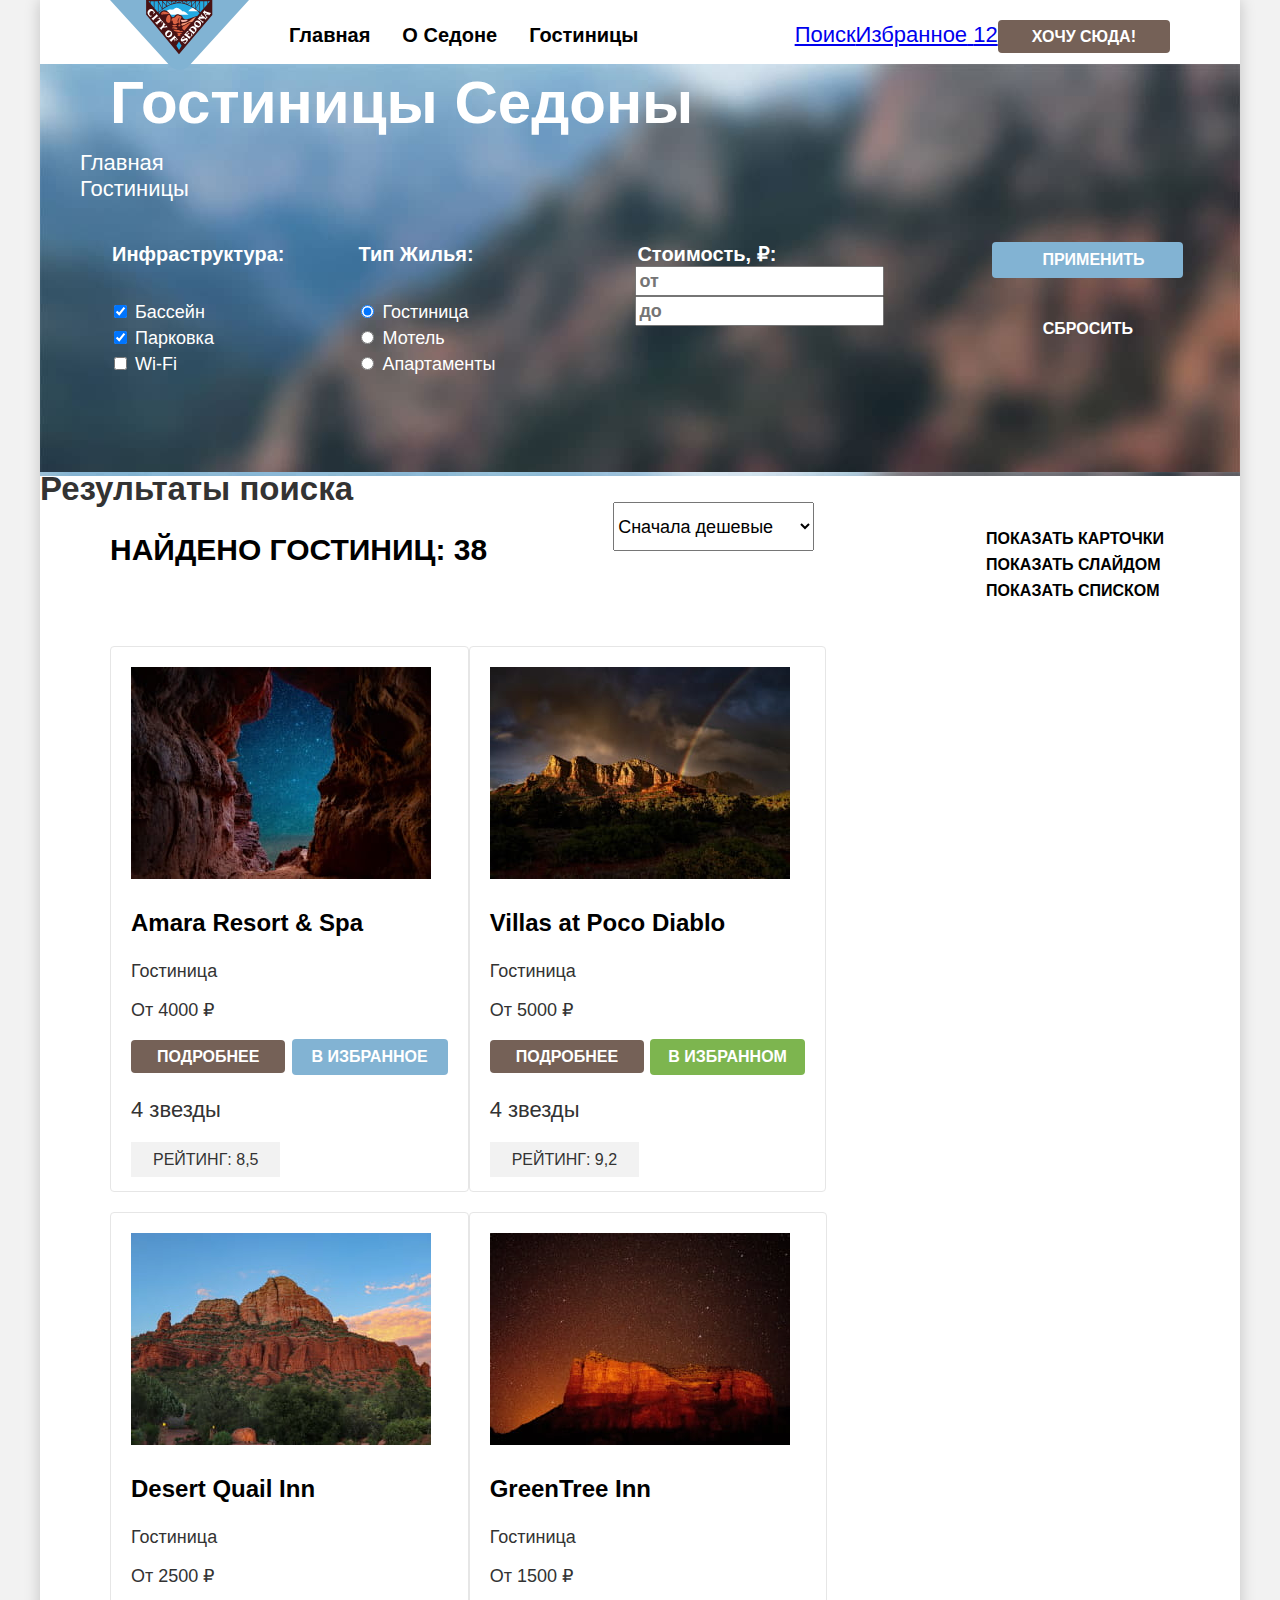
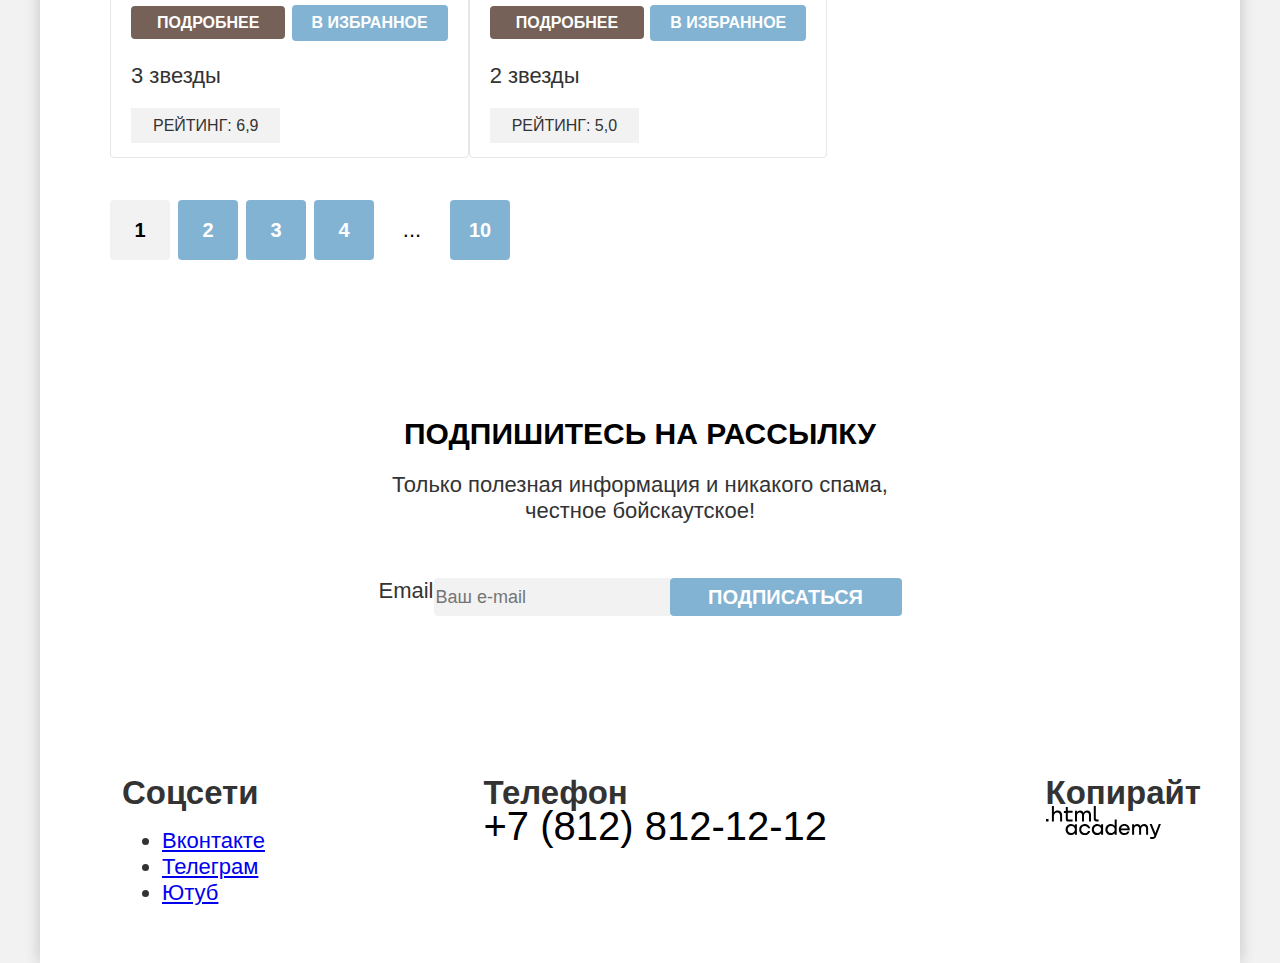
==== catalog.html @ 3a833fc8 "Merge pull request #4 from nataliavioletta/master" ====
<!DOCTYPE html>
<html lang="ru">
  <head>
    <meta charset="utf-8">
    <title>Каталог</title>
    <link rel="stylesheet" href="styles/styles.css">
  </head>

  <body>
    <div class="body-wrapper">
    <header class="page-header">
      <nav class="navigation">
        <a href="#">
        <img class="navigation-logo" alt="Логотип Седоны" src="images/logo_small.svg" width="139" height="70">
        </a>
        <ul class="navigation-list">
          <li class="navigation-item">
            <a class="navigation-link" href="index.html">Главная</a>
          </li>
          <li class="navigation-item">
            <a class="navigation-link" href="about.html">О Седоне</a>
          </li>
          <li class="navigation-item">
            <a class="navigation-link navigation-link-current" href="#">Гостиницы</a>
          </li>
        </ul>
        <ul class="navigation-list navigation-user">
          <li class="navigation-user-item">
            <a class="navigation-user-link" href="#">
              <span class="visually-hidden">Поиск
              </span>
              </a>
          </li>
          <li class="navigation-user-item">
            <a class="navigation-user-link" href="#">
              <span class="visually-hidden">Избранное</span>
              <span>12</span>
              </a>
          </li>
          <li class="navigation-user-item">
            <a class="navigation-user-link button header-button" href="catalog.html">Хочу сюда!</a>
          </li>
        </ul>
      </nav>
    </header>

    <main class="main-hotels main-container">
      <section class="hotels-sedona">
      <h1 class="hotels-sedona-title">Гостиницы Седоны</h1>
      <ul class="breadcrumbs">
          <li class="breadcrumbs-item">
            <a class="breadcrumbs-link visually-hidden" href="index.html">Главная</a>
          </li>
          <li class="breadcrumbs-item">
            <a class="breadcrumbs-link" href="catalog.html">Гостиницы</a>
        </li>
      </ul>

      <form class="search-filter" action="https://echo.htmlacademy.ru/" method="get">
        <fieldset class="search-filter-group">
          <legend class="search-group-title">Инфраструктура:</legend>
          <ul class="search-filter-list">
            <li class="search-filter-item">
            <label class="control">
            <input class="control-input" type="checkbox" name="swimmingpool" checked>
            Бассейн
            </label>
            </li>

            <li class="search-filter-item">
            <label class="control">
            <input class="control-input" type="checkbox" name="parking" checked>
            Парковка
            </label>
            </li>

            <li class="search-filter-item">
            <label class="control">
            <input class="control-input" type="checkbox" name="Wi-Fi">
            Wi-Fi
            </label>
            </li>
          </ul>
        </fieldset>

        <fieldset class="search-filter-group">
          <legend class="search-group-title">Тип жилья:</legend>
          <ul class="search-filter-list">
            <li class="search-filter-item">
              <label class="control">
                <input class="control-input" type="radio" name="house-type-group" value="hotel" checked>
                Гостиница
              </label>
            </li>

            <li class="search-filter-item">
              <label class="control">
                <input class="control-input" type="radio" name="house-type-group" value="motel">
                Мотель
              </label>
            </li>

            <li class="search-filter-item">
              <label class="control">
                <input class="control-input" type="radio" name="house-type-group" value="apartments">
                Апартаменты
              </label>
            </li>
          </ul>
        </fieldset>

        <fieldset class="search-filter-group search-filter-group-price">
          <legend class="search-group-title">Стоимость, ₽:</legend>
          <input class="search-filter-input" type="number" placeholder="от">
          <input class="search-filter-input" type="number" placeholder="до">

        </fieldset>

        <div class="search-filter-group search-filter-buttons">
          <button class="button button-submit" type="submit">Применить</button>
          <button class="button button-reset" type="reset">Сбросить</button>
        </div>
      </form>
      </section>

      <section class="search-results">
        <h2 class="visually-hidden">Результаты поиска</h2>
          <div class="search-results-container">
            <p class="search-results-number">Найдено гостиниц: 38</p>

            <select class="select-control" aria-label="Сортировка">
              <option value="cheap">Сначала дешевые</option>
              <option value="popular">Сначала популярные</option>
              <option value="expensive">Сначала дорогие</option>
            </select>

            <ul class="sorting-buttons-list">
              <li class="sorting-buttons-item">
                <button class="button button-light button-light-current" type="button">
                  <span class="visually-hidden">Показать карточки</span>
                </button>
              </li>

              <li class="sorting-buttons-item">
                <button class="button button-light" type="button">
                  <span class="visually-hidden">Показать слайдом</span>
                </button>
              </li>

              <li class="sorting-buttons-item">
                <button class="button button-light" type="button">
                  <span class="visually-hidden">Показать списком</span>
                </button>
              </li>
            </ul>
          </div>

          <div class="hotels">
            <ul class="hotels-list">
            <li class="hotel-card">
              <article>
                <a class="hotel-card-link" href="hotel.html">
                  <img class="hotel-card-image" src="images/catalog/catalog-hotel-1.jpg" alt="Звездное небо в ущелье." width="300" height="212">
                  <h3 class="hotel-card-title">Amara Resort & Spa</h3>
                </a>
                <p class="hotel-card-type">Гостиница</p>
                <p class="hotel-card-price">От 4000 ₽</p>
                <a class="hotel-card-button button" href="#">подробнее</a>
                <button class="hotel-card-button-favourite button" type="button">в избранное</button>
                <p class="stars">4 звезды</p>
                <span class="hotel-card-rating">Рейтинг: 8,5</span>
              </article>
            </li>

            <li class="hotel-card">
              <article>
                <a class="hotel-card-link" href="hotel.html">
                <img class="hotel-card-image" src="images/catalog/catalog-hotel-2.jpg" alt="Радуга над горным массивом." width="300" height="212">
                <h3 class="hotel-card-title">Villas at Poco Diablo</h3>
                </a>
                <p class="hotel-card-type">Гостиница</p>
                <p class="hotel-card-price">От 5000 ₽</p>
                <a class="hotel-card-button button" href="#">подробнее</a>
                <button class="hotel-card-button-favourite button favourite" type="button">в избранном</button>
                <p class="stars">4 звезды</p>
                <span class="hotel-card-rating">Рейтинг: 9,2</span>
              </article>
            </li>

            <li class="hotel-card">
              <article>
                <a class="hotel-card-link" href="hotel.html">
                <img class="hotel-card-image" src="images/catalog/catalog-hotel-3.jpg" alt="Утёс на рассвете." width="300" height="212">
                <h3 class="hotel-card-title">Desert Quail Inn</h3>
                </a>
                <p class="hotel-card-type">Гостиница</p>
                <p class="hotel-card-price">От 2500 ₽</p>
                <a class="hotel-card-button button" href="#">подробнее</a>
                <button class="hotel-card-button-favourite button" type="button">в избранное</button>
                <p class="stars">3 звезды</p>
                <span class="hotel-card-rating">Рейтинг: 6,9</span>
              </article>
            </li>

            <li class="hotel-card">
              <article>
                <a class="hotel-card-link" href="hotel.html">
                <img class="hotel-card-image" src="images/catalog/catalog-hotel-4.jpg" alt="Скалы на фоне звёзд." width="300" height="212">
                <h3 class="hotel-card-title">GreenTree Inn</h3>
                </a>
                <p class="hotel-card-type">Гостиница</p>
                <p class="hotel-card-price">От 1500 ₽</p>
                <a class="hotel-card-button button" href="#">подробнее</a>
                <button class="hotel-card-button-favourite button" type="button">в избранное</button>
                <p class="stars">2 звезды</p>
                <span class="hotel-card-rating">Рейтинг: 5,0</span>
              </article>
            </li>
            </ul>
          </div>

        <div class="pagination-container">
          <ul class="pagination">
            <li class="pagination-item pagination-current">
              <a class="pagination-link pagination-current">1</a>
            </li>
            <li class="pagination-item">
              <a class="pagination-link" href="#">2</a>
            </li>
            <li class="pagination-item">
              <a class="pagination-link" href="#">3</a>
            </li>
            <li class="pagination-item">
              <a class="pagination-link" href="#">4</a>
            </li>
            <li class="pagination-item pagination-disabled">...
            </li>
            <li class="pagination-item">
              <a class="pagination-link" href="#">10</a>
            </li>
          </ul>
        </div>

      </section>

      <section class="subscribe-inner">
        <h2 class="subscribe-title-inner">Подпишитесь на рассылку</h2>
        <p class="subscribe-text-inner">Только полезная информация и никакого спама,<br> честное бойскаутское!</p>
        <form class="subscribe-form-inner" action="https://echo.htmlacademy.ru/" method="post">
        <label for="subscribe-email">Email</label>
        <input class="subscribe-field" placeholder="Ваш e-mail" type="email" name="subscribe-email" id="subscribe-email-inner">
        <button class="subscribe-button button" type="submit">Подписаться</button>
        </form>
      </section>
    </main>

    <footer class="page-footer">
      <section class="footer-social">
        <h2 class="visually-hidden">Соцсети</h2>
        <ul class="footer-social-list">
          <li class="footer-social-item">
            <a class="footer-social-link" href="#">
              <span class="visually-hidden">Вконтакте</span>
            </a>
          </li>
          <li class="footer-social-item">
            <a class="footer-social-link" href="#">
              <span class="visually-hidden">Телеграм</span>
            </a>
          </li>
          <li class="footer-social-item">
            <a class="footer-social-link" href="#">
              <span class="visually-hidden">Ютуб</span>
            </a>
          </li>
        </ul>
      </section>

      <section class="footer-phone">
      <h2 class="visually-hidden">Телефон</h2>
      <a class="footer-phone-number" href="tel:+78128121212">+7 (812) 812-12-12</a>
    </section>

    <section class="footer-copyright">
        <h2 class="visually-hidden">Копирайт</h2>
        <a class="footer-link" href="https://htmlacademy.ru">
        <img class="footer-contacts-logo" src="images/htmlacademy.svg" alt="Сайт HTMLacademy">
        </a>
      </section>
    </footer>

    </div>
  </body>
</html>
---- styles/styles.css ----
@font-face {
  font-family: "PT Sans";
  font-weight: 400;
  font-style: normal;
  src: url("../fonts/ptsans-400.woff2") format("woff2"),
  font-display: swap;
}

@font-face {
  font-family: "PT Sans";
  font-weight: 700;
  font-style: normal;
  src: url("../fonts/ptsans-700.woff2") format("woff2"),
  font-display: swap;
}

html {
  height: 100%;
}

body {
  font-family: "PT Sans", "Arial", sans-serif;
  font-weight: 400;
  font-size: 22px;
  line-height: 26px;
  display: flex;
  flex-direction: column;
  min-height: 100%;
  background-color:#F2F2F2;
  color: #333333;
  margin: 0;


}

.body-wrapper {
  background-color: #FFFFFF;
  margin: 0 auto;
  width: 1200px;
  box-shadow: 0px 0px 15px rgba(0, 0, 0, 0.2);

}

.main-container {
  flex-grow: 1;
}

.visually-hidden {
  margin: 0;
}

.page-header {
  background-color: #FFFFFF;
  color: #000000;
  height: 64px;
}

.navigation {
  display: flex;
  margin-left: 70px;
  margin-right: 70px;
}

.navigation-list {
  display: flex;
  list-style-type: none;
}

.navigation-item {
  margin-right: 32px;
}

.navigation-user {
  display: flex;
  margin-left: auto;
}

.navigation-link {
  font-weight: 700;
  color:#000000;
  font-size: 20px;
  line-height: 24px;
  background-color: #FFFFFF;
  text-decoration: none;

}

.button {
  font-weight: 700;
  font-size: 16px;
  line-height: 20px;
  font-family: inherit;
  background-color: #756157;
  color: #FFFFFF;
  text-transform: uppercase;
  border-radius: 4px;
  border: none;
  text-decoration: none;

}

.header-button {
  padding: 8px 34px;
  width: 160px;
  height: 36px;

}

.main-index {
  background-color: #FFFFFF;
  color: #333333;
}

.hero {
  background-image: url("../images/mask_logo.svg"), url("../images/index_background.jpg");
  background-position: center bottom, center;
  background-size: 100% auto;
  background-repeat: no-repeat, no-repeat;
  background-color: #756157;
  color: #FFFFFF;
  min-height: 485px;
}

.logo {
  display: block;
  margin: 0 auto;
}

.advantages,
.search,
.subscribe {
  text-align: center;
}


.advantages-title-big {
  font-weight: 700;
  font-size: 30px;
  line-height: 36px;
  color: #000000;
  margin-top: 69px;
}

.advantages-description {
  margin-bottom: 90px;
}

.advantages-list {
  display: flex;
  flex-wrap: wrap;
  list-style-type: none;
  margin: 0;
  padding: 0;
}

.advantages-item {
  background-color: #83B3D31F;
  min-height: 384px;
  width: 400px;
}

.advantages-item-dark {
  background-color:  #82B3D3;
  color: #FFFFFF;
}


.advantages-item-medium {
  background-color: #83b3d333;
}

.advantages-item-title,
.advantages-special-title {
  font-size: 24px;
  line-height: 28px;
  text-transform: uppercase;
  color: #000000;

}

.advantages-item-title-dark {
  color: #FFFFFF
}

.advantages-special-list {
  display: flex;
  justify-content: space-between;
  list-style-type: none;
  margin: 0;
  padding: 0;
}


.advantages-special-item {
  background-color: #83b3d31f;
  background-image: url('../images/house_icon.svg');
  background-repeat: no-repeat;
  width: 400px;
  min-height: 384px;
}

.advantages-special-burger {
  background-color: #FFFFFF;
  background-image: url('../images/hamburger_icon.svg');
  background-repeat: no-repeat;
}

.advantages-special-souvenir {
  background-image: url('../images/present_icon.svg');
  background-repeat: no-repeat;
}

.advantages-special-description {
  font-size: 18px;
  line-height: 21px;
}

.search {
  min-height: 406px;
}

.search-title {
  font-weight: 700;
  font-size: 30px;
  line-height: 36px;
  text-transform: uppercase;
  color: #000000;
  padding-top: 96px;
  padding-bottom: 20px;
  margin: 0;

}

.search-text {
  margin: 0;
  padding-bottom: 54px;
}

.search-button {
  width: 376px;
  padding: 8px 50px;
}

.subscribe {
  background-image: url('../images/background_subscribe.jpg');
  background-size: 100%;
  min-height: 415px;
  background-color: #82B3D3;
  color: #FFFFFF;
}

.subscribe-button {
  background-color: #82B3D3;
  font-weight: 700;
  font-size: 20px;
  line-height: 36px;
  width: 232px;

}

.subscribe-title {
  margin-top: 0;
  margin-bottom: 0;
  padding-top: 96px;
  padding-bottom: 20px;

}

.subscribe-text {
  margin: 0;
  padding-bottom: 54px;
}

.subscribe-form {
  display: flex;
  justify-content: center;
}

.subscribe-field {
  background-color: #F2F2F2;
  font-size: 18px;
  line-height: 24px;
  font-family: inherit;
  background: #F2F2F2;
  border-radius: 4px 0 0 4px;
  border: transparent;
}

.page-footer {
  display: flex;
  justify-content: space-between;
  min-height: 120px;
  padding-top: 45px;
  padding-bottom: 35px;
}

.footer-social {
  margin-left: 82px;
}

.footer-phone-number {
  font-size: 40px;
  line-height: 40px;
  text-align: center;
  text-transform: uppercase;
  color:#000000;
  text-decoration: none;

}

.footer-copyright {
  margin-right: 39px;

}

.hotels-sedona {
  background-image: url("../images/catalog/catalog-background\ 1.jpg");
  background-size: 100%;
  background-color: #756157;
  color: #FFFFFF;
  min-height: 412px;



}

.hotels-sedona-title {
  font-weight: 700;
  font-size: 60px;
  line-height: 78px;
  margin: 0 auto 0 70px;


}

.breadcrumbs {
  list-style-type: none;
  margin-top: 8px;
  margin-bottom: 40px;
}

.breadcrumbs-link {
  color: inherit;
  text-decoration: none;
}

.search-filter {
  display: flex;
}

.search-filter-group {
  border: none;
  margin-left: 70px;
  margin-right: 0;
  padding: 0;
}

.search-filter-group-price {
  margin-left: 140px;
  width: 287px;
}

.search-filter-list {
  list-style-type: none;
  padding: 32px 0;
  margin-top: 0;
}

.search-group-title {
  font-weight: 700;
  font-size: 20px;
  line-height: 24px;
  text-transform: capitalize;
}

.control {
  font-size: 18px;
  line-height: 23px;
}

.search-filter-input {
  font-weight: 700;
  font-size: 18px;
  font-family: inherit;
  line-height: 24px;
  color: #000000;
}

.search-filter-buttons {
  display: flex;
  flex-direction: column;
}

.button-submit,
.hotel-card-button-favourite {
  background-color: #82B3D3;
  font-weight: 700;
  font-size: 16px;
  line-height: 20px;
  text-align: center;
  text-transform: uppercase;
  color: #FFFFFF;
  border-radius: 4px;
  border: none;
}
.button-submit {
  padding: 8px 50px;
  margin-bottom: 40px;
  width: 191px;
}

.button-reset {
  background-color: transparent;
}

.search-results-container {
  display: flex;
  margin-right: 70px;
  margin-left: 70px;
  justify-content: space-between;
}

.search-results-number {
  font-weight: 700;
  font-size: 30px;
  line-height: 36px;
  text-transform: uppercase;
  color: #000000;
}

.select-control {
  font-size: 18px;
  line-height: 21px;
  font-family: inherit;
  height: 49px;
}

.sorting-buttons-list {
  list-style-type: none;
}

.button-light {
  background-color: #FFFFFF;
  color:#000000;
}

.hotels {
  margin-left: 70px;
  margin-right: 70px;
}

.hotels-list {
  list-style-type: none;
  display: flex;
  flex-wrap: wrap;
  padding: 0;
}

.hotel-card {
  padding: 20px;
  border: 1px solid #E6E6E6;
  border-radius: 4px;
  margin-bottom: 20px;
}

.hotel-card-title {
  font-weight: 700;
  font-size: 24px;
  line-height: 28px;
  color: #000000;

}

.hotel-card-link {
  text-decoration: none;
}

.hotel-card-type,
.hotel-card-price {
  font-size: 18px;
  line-height: 21px;
}

.hotel-card-button {
  padding: 8px 26px;
}

.hotel-card-button-favourite {
  padding: 8px 20px;
}

.favourite {
background-color: #7DB54F;
  padding: 8px 18px;

}

.hotel-card-rating {
  background-color: #F2F2F2;
  font-size: 16px;
  line-height: 20px;
  text-align: center;
  text-transform: uppercase;
  padding: 9px 22px;
}

.pagination {
  display:flex;
  margin-left: 70px;
  margin-top: 0;
  margin-bottom: 60px;
  padding: 0;
  list-style-type: none;
}

.pagination-item {
  background: #82B3D3;
  border-radius: 4px;
  text-align: center;
  margin-right: 8px;
  width: 60px;
  height: 60px;
  display: flex;
  justify-content: center;
  align-items: center;
}




.pagination-link {
  font-weight: 700;
  font-size: 20px;
  line-height: 36px;
  color:#FFFFFF;
  text-decoration: none;
  text-align: center;


}

.pagination-current {
  color: #000000;
  background-color: #F2F2F2;
}


.pagination-disabled {
  color: #000000;
  background-color: #FFFFFF;
}

.subscribe-inner {
  text-align: center;
  min-height: 415px;

}
.subscribe-form-inner {
display: flex;
justify-content: center;
}

.subscribe-title-inner {
  font-weight: 700;
  font-size: 30px;
  line-height: 36px;
  text-transform: uppercase;
  color: #000000;
  padding-top: 96px;
  padding-bottom: 20px;
  margin: 0;

}

.subscribe-text-inner {
  margin: 0;
  padding-bottom: 54px;
}
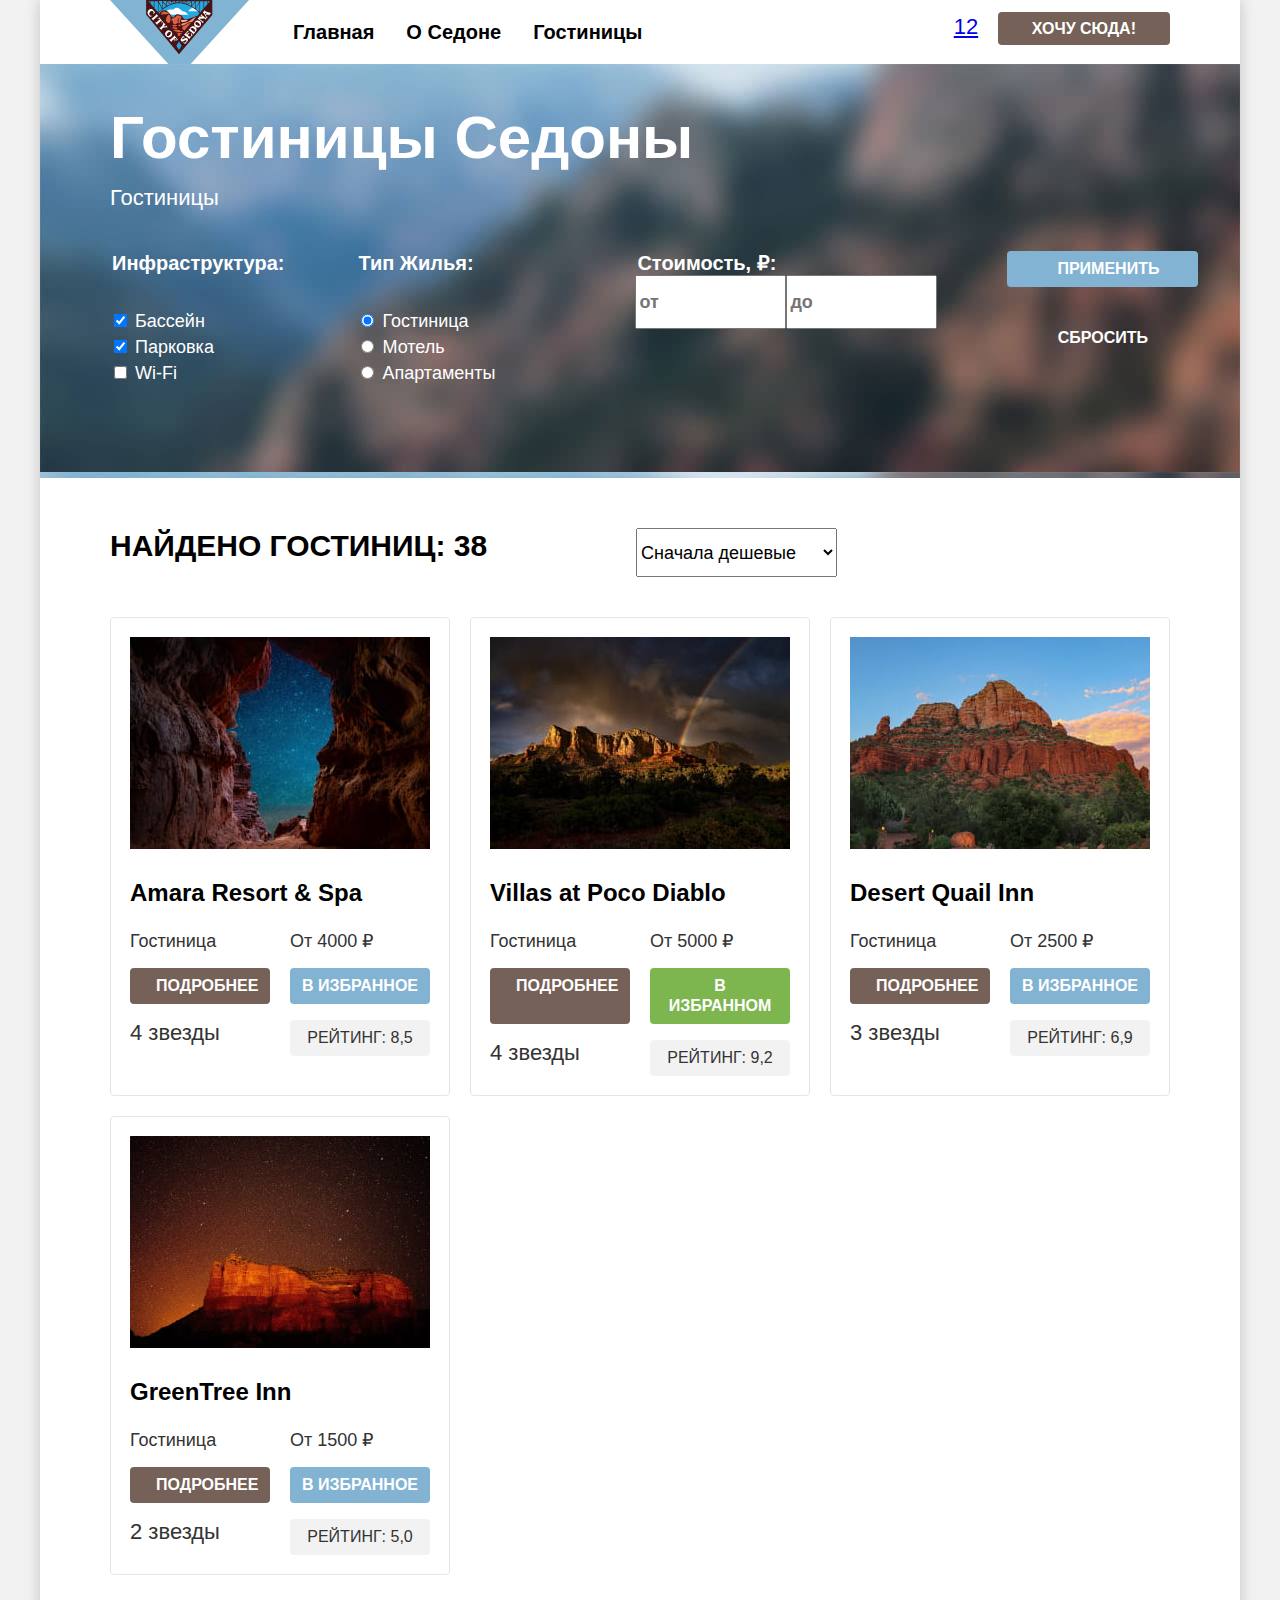
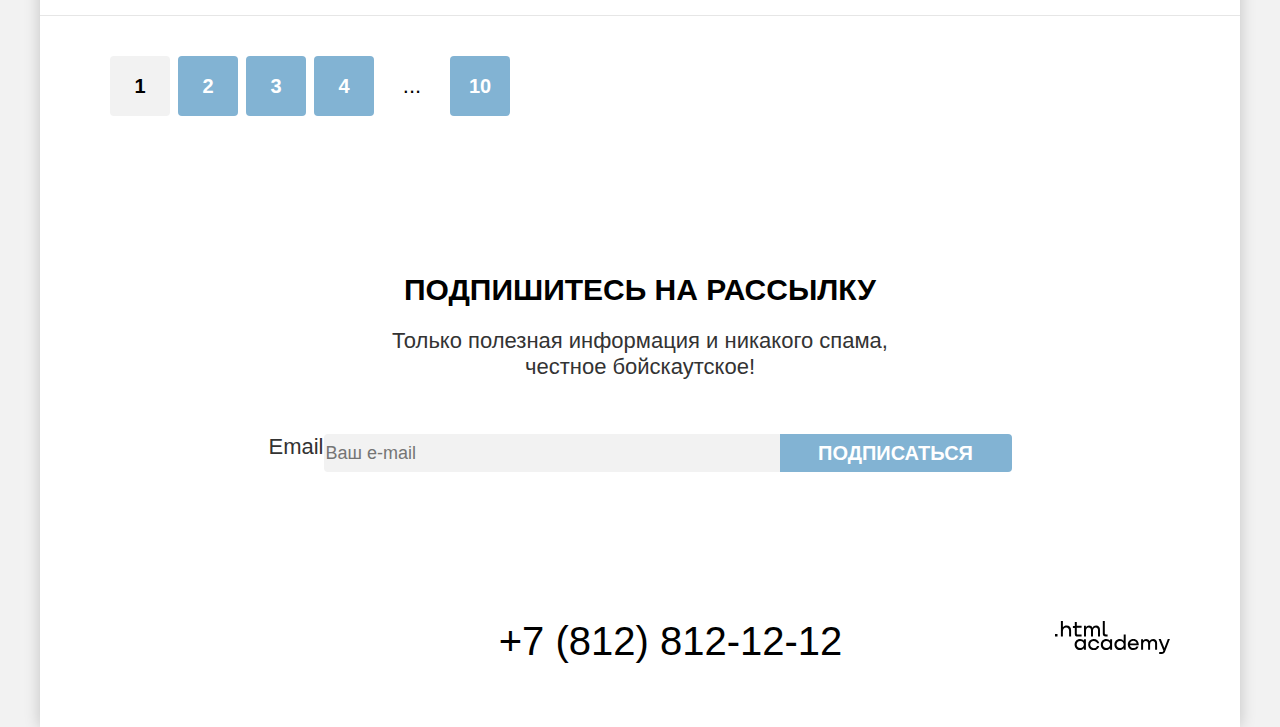
==== commit 19e39302: "Merge pull request #5 from nataliavioletta/master" ====
--- a/catalog.html
+++ b/catalog.html
@@ -155,20 +155,21 @@
             </ul>
           </div>
 
-          <div class="hotels">
-            <ul class="hotels-list">
+          <ul class="hotels-list">
             <li class="hotel-card">
               <article>
                 <a class="hotel-card-link" href="hotel.html">
                   <img class="hotel-card-image" src="images/catalog/catalog-hotel-1.jpg" alt="Звездное небо в ущелье." width="300" height="212">
                   <h3 class="hotel-card-title">Amara Resort & Spa</h3>
                 </a>
-                <p class="hotel-card-type">Гостиница</p>
-                <p class="hotel-card-price">От 4000 ₽</p>
-                <a class="hotel-card-button button" href="#">подробнее</a>
-                <button class="hotel-card-button-favourite button" type="button">в избранное</button>
-                <p class="stars">4 звезды</p>
-                <span class="hotel-card-rating">Рейтинг: 8,5</span>
+                <div class="hotel-card-inner">
+                  <p class="hotel-card-type">Гостиница</p>
+                  <p class="hotel-card-price">От 4000 ₽</p>
+                  <a class="hotel-card-button button" href="#">подробнее</a>
+                  <button class="hotel-card-button-favourite button" type="button">в избранное</button>
+                  <p class="stars">4 звезды</p>
+                  <span class="hotel-card-rating">Рейтинг: 8,5</span>
+                </div>
               </article>
             </li>
 
@@ -178,12 +179,14 @@
                 <img class="hotel-card-image" src="images/catalog/catalog-hotel-2.jpg" alt="Радуга над горным массивом." width="300" height="212">
                 <h3 class="hotel-card-title">Villas at Poco Diablo</h3>
                 </a>
-                <p class="hotel-card-type">Гостиница</p>
-                <p class="hotel-card-price">От 5000 ₽</p>
-                <a class="hotel-card-button button" href="#">подробнее</a>
-                <button class="hotel-card-button-favourite button favourite" type="button">в избранном</button>
-                <p class="stars">4 звезды</p>
-                <span class="hotel-card-rating">Рейтинг: 9,2</span>
+                <div class="hotel-card-inner">
+                  <p class="hotel-card-type">Гостиница</p>
+                  <p class="hotel-card-price">От 5000 ₽</p>
+                  <a class="hotel-card-button button" href="#">подробнее</a>
+                  <button class="hotel-card-button-favourite button favourite" type="button">в избранном</button>
+                  <p class="stars">4 звезды</p>
+                  <span class="hotel-card-rating">Рейтинг: 9,2</span>
+                </div>
               </article>
             </li>
 
@@ -193,12 +196,14 @@
                 <img class="hotel-card-image" src="images/catalog/catalog-hotel-3.jpg" alt="Утёс на рассвете." width="300" height="212">
                 <h3 class="hotel-card-title">Desert Quail Inn</h3>
                 </a>
-                <p class="hotel-card-type">Гостиница</p>
-                <p class="hotel-card-price">От 2500 ₽</p>
-                <a class="hotel-card-button button" href="#">подробнее</a>
-                <button class="hotel-card-button-favourite button" type="button">в избранное</button>
-                <p class="stars">3 звезды</p>
-                <span class="hotel-card-rating">Рейтинг: 6,9</span>
+                <div class="hotel-card-inner">
+                  <p class="hotel-card-type">Гостиница</p>
+                  <p class="hotel-card-price">От 2500 ₽</p>
+                  <a class="hotel-card-button button" href="#">подробнее</a>
+                  <button class="hotel-card-button-favourite button" type="button">в избранное</button>
+                  <p class="stars">3 звезды</p>
+                  <span class="hotel-card-rating">Рейтинг: 6,9</span>
+                </div>
               </article>
             </li>
 
@@ -208,18 +213,20 @@
                 <img class="hotel-card-image" src="images/catalog/catalog-hotel-4.jpg" alt="Скалы на фоне звёзд." width="300" height="212">
                 <h3 class="hotel-card-title">GreenTree Inn</h3>
                 </a>
-                <p class="hotel-card-type">Гостиница</p>
-                <p class="hotel-card-price">От 1500 ₽</p>
-                <a class="hotel-card-button button" href="#">подробнее</a>
-                <button class="hotel-card-button-favourite button" type="button">в избранное</button>
-                <p class="stars">2 звезды</p>
-                <span class="hotel-card-rating">Рейтинг: 5,0</span>
+                <div class="hotel-card-inner">
+                  <p class="hotel-card-type">Гостиница</p>
+                  <p class="hotel-card-price">От 1500 ₽</p>
+                  <a class="hotel-card-button button" href="#">подробнее</a>
+                  <button class="hotel-card-button-favourite button" type="button">в избранное</button>
+                  <p class="stars">2 звезды</p>
+                  <span class="hotel-card-rating">Рейтинг: 5,0</span>
+                </div>
               </article>
             </li>
             </ul>
-          </div>
-
-        <div class="pagination-container">
+
+
+
           <ul class="pagination">
             <li class="pagination-item pagination-current">
               <a class="pagination-link pagination-current">1</a>
@@ -239,7 +246,7 @@
               <a class="pagination-link" href="#">10</a>
             </li>
           </ul>
-        </div>
+
 
       </section>
 
@@ -247,7 +254,7 @@
         <h2 class="subscribe-title-inner">Подпишитесь на рассылку</h2>
         <p class="subscribe-text-inner">Только полезная информация и никакого спама,<br> честное бойскаутское!</p>
         <form class="subscribe-form-inner" action="https://echo.htmlacademy.ru/" method="post">
-        <label for="subscribe-email">Email</label>
+        <label for="subscribe-email-inner">Email</label>
         <input class="subscribe-field" placeholder="Ваш e-mail" type="email" name="subscribe-email" id="subscribe-email-inner">
         <button class="subscribe-button button" type="submit">Подписаться</button>
         </form>
--- a/styles/styles.css
+++ b/styles/styles.css
@@ -2,7 +2,7 @@
   font-family: "PT Sans";
   font-weight: 400;
   font-style: normal;
-  src: url("../fonts/ptsans-400.woff2") format("woff2"),
+  src: url("../fonts/ptsans-400.woff2") format("woff2");
   font-display: swap;
 }
 
@@ -10,8 +10,9 @@
   font-family: "PT Sans";
   font-weight: 700;
   font-style: normal;
-  src: url("../fonts/ptsans-700.woff2") format("woff2"),
+  src: url("../fonts/ptsans-700.woff2") format("woff2");
   font-display: swap;
+
 }
 
 html {
@@ -29,15 +30,27 @@
   background-color:#F2F2F2;
   color: #333333;
   margin: 0;
-
-
-}
+}
+
+.visually-hidden {
+  position: absolute;
+  width: 1px;
+  height: 1px;
+  margin: -1px;
+  padding: 0;
+  border: 0;
+  clip: rect(0 0 0 0);
+  overflow:hidden;
+ }
 
 .body-wrapper {
   background-color: #FFFFFF;
   margin: 0 auto;
   width: 1200px;
-  box-shadow: 0px 0px 15px rgba(0, 0, 0, 0.2);
+  box-shadow: 0 0 15px rgba(0, 0, 0, 0.2);
+  display: flex;
+  flex-direction: column;
+  flex-grow: 1;
 
 }
 
@@ -45,9 +58,6 @@
   flex-grow: 1;
 }
 
-.visually-hidden {
-  margin: 0;
-}
 
 .page-header {
   background-color: #FFFFFF;
@@ -57,25 +67,38 @@
 
 .navigation {
   display: flex;
-  margin-left: 70px;
-  margin-right: 70px;
+  flex-wrap: wrap;
+  padding-left: 70px;
+  padding-right: 70px;
+}
+
+.navigation-logo{
+  margin-right: 44px;
+  z-index: 0;
 }
 
 .navigation-list {
   display: flex;
-  list-style-type: none;
+  flex-wrap: wrap;
+  list-style-type: none;
+  margin: 0;
+  padding: 0;
+
 }
 
 .navigation-item {
-  margin-right: 32px;
+  padding: 20px 32px 20px 0;
 }
 
 .navigation-user {
   display: flex;
+  flex-wrap: wrap;
   margin-left: auto;
+
 }
 
 .navigation-link {
+  display: block;
   font-weight: 700;
   color:#000000;
   font-size: 20px;
@@ -85,6 +108,13 @@
 
 }
 
+.navigation-user-item {
+  min-width: 44px;
+  min-height: 64px;
+  margin-top: 14px;
+}
+
+
 .button {
   font-weight: 700;
   font-size: 16px;
@@ -100,10 +130,10 @@
 }
 
 .header-button {
-  padding: 8px 34px;
-  width: 160px;
-  height: 36px;
-
+  padding-top: 8px;
+  padding-bottom: 8px;
+  padding-right: 34px;
+  padding-left: 34px;
 }
 
 .main-index {
@@ -124,6 +154,7 @@
 .logo {
   display: block;
   margin: 0 auto;
+  padding-top: 51px;
 }
 
 .advantages,
@@ -137,31 +168,58 @@
   font-weight: 700;
   font-size: 30px;
   line-height: 36px;
-  color: #000000;
-  margin-top: 69px;
+  text-transform: uppercase;
+  color: #000000;
+  padding-top: 69px;
+  margin: 0;
 }
 
 .advantages-description {
+  padding-top: 25px;
   margin-bottom: 90px;
 }
 
 .advantages-list {
-  display: flex;
-  flex-wrap: wrap;
+  display: grid;
+  grid-template-columns: 400px 400px 400px;
   list-style-type: none;
   margin: 0;
   padding: 0;
 }
+
+
 
 .advantages-item {
   background-color: #83B3D31F;
   min-height: 384px;
-  width: 400px;
+  text-align: center;
+
+}
+
+.advantages-item-description {
+  padding-top: 30px;
+  padding-left: 85px;
+  padding-right: 85px;
+  margin: 0;
+  font-size: 18px;
+  line-height: 21px;
+  text-align: center;
+}
+
+.advantages-image {
+  display: block;
+  margin: 0;
 }
 
 .advantages-item-dark {
   background-color:  #82B3D3;
   color: #FFFFFF;
+  width: 1200px;
+  grid-column: 1/-1;
+  justify-self: flex-start;
+  display: flex;
+  justify-content: space-between;
+
 }
 
 
@@ -175,15 +233,24 @@
   line-height: 28px;
   text-transform: uppercase;
   color: #000000;
-
+  margin: 0;
+
+}
+
+.advantages-item-title {
+  padding-top: 103px;
 }
 
 .advantages-item-title-dark {
-  color: #FFFFFF
+  color: #FFFFFF;
+  padding-top: 92px;
+  padding-bottom: 30px;
+  margin: 0;
 }
 
 .advantages-special-list {
   display: flex;
+  flex-wrap: wrap;
   justify-content: space-between;
   list-style-type: none;
   margin: 0;
@@ -210,13 +277,22 @@
   background-repeat: no-repeat;
 }
 
+.advantages-special-title {
+  padding-top: 182px;
+  padding-left: 85px;
+  padding-right: 85px;
+  margin: 0;
+
+}
+
 .advantages-special-description {
   font-size: 18px;
   line-height: 21px;
-}
-
-.search {
-  min-height: 406px;
+  padding-top: 30px;
+  padding-left: 85px;
+  padding-right: 85px;
+  margin: 0;
+  text-align: center;
 }
 
 .search-title {
@@ -239,12 +315,12 @@
 .search-button {
   width: 376px;
   padding: 8px 50px;
+  margin-bottom: 96px;
 }
 
 .subscribe {
   background-image: url('../images/background_subscribe.jpg');
   background-size: 100%;
-  min-height: 415px;
   background-color: #82B3D3;
   color: #FFFFFF;
 }
@@ -255,25 +331,29 @@
   font-size: 20px;
   line-height: 36px;
   width: 232px;
+  border-radius: 0 4px 4px 0;
+
 
 }
 
 .subscribe-title {
   margin-top: 0;
-  margin-bottom: 0;
+  margin-bottom: 20px;
   padding-top: 96px;
-  padding-bottom: 20px;
+  text-transform: uppercase;
+
 
 }
 
 .subscribe-text {
-  margin: 0;
-  padding-bottom: 54px;
+  margin-top: 0;
+  margin-bottom: 54px;
 }
 
 .subscribe-form {
   display: flex;
   justify-content: center;
+  padding-bottom: 104px;
 }
 
 .subscribe-field {
@@ -284,19 +364,35 @@
   background: #F2F2F2;
   border-radius: 4px 0 0 4px;
   border: transparent;
+  width: 452px;
 }
 
 .page-footer {
   display: flex;
   justify-content: space-between;
-  min-height: 120px;
-  padding-top: 45px;
-  padding-bottom: 35px;
-}
-
-.footer-social {
-  margin-left: 82px;
-}
+  min-height: 40px;
+  padding: 45px 70px 35px 82px;
+}
+
+.footer-social-list {
+  display: flex;
+  flex-wrap: wrap;
+  list-style-type: none;
+
+}
+
+.footer-social-item {
+  width: 24px;
+  height: 17px;
+  margin-right: 26px;
+  margin-bottom: 10px;
+
+}
+
+.footer-social-item:nth-child(3n) {
+  margin-right: 0;
+}
+
 
 .footer-phone-number {
   font-size: 40px;
@@ -305,11 +401,6 @@
   text-transform: uppercase;
   color:#000000;
   text-decoration: none;
-
-}
-
-.footer-copyright {
-  margin-right: 39px;
 
 }
 
@@ -328,36 +419,48 @@
   font-weight: 700;
   font-size: 60px;
   line-height: 78px;
-  margin: 0 auto 0 70px;
+  padding-top: 35px;
+  padding-left: 70px;
+  margin: 0;
 
 
 }
 
 .breadcrumbs {
-  list-style-type: none;
-  margin-top: 8px;
-  margin-bottom: 40px;
+  display: flex;
+  flex-wrap: wrap;
+  list-style-type: none;
+  padding-top: 8px;
+  padding-left: 70px;
+  margin: 0 0 40px 0;
+
 }
 
 .breadcrumbs-link {
   color: inherit;
   text-decoration: none;
+  margin-right: 11px;
 }
 
 .search-filter {
   display: flex;
+  height: 157px;
+  padding-bottom: 70px;
 }
 
 .search-filter-group {
   border: none;
-  margin-left: 70px;
-  margin-right: 0;
-  padding: 0;
+  padding-left: 70px;
+  padding-right: 0;
+  padding-top:0;
+  padding-bottom: 0;
+  margin: 0;
 }
 
 .search-filter-group-price {
-  margin-left: 140px;
-  width: 287px;
+  display: flex;
+  padding-left: 140px;
+
 }
 
 .search-filter-list {
@@ -365,6 +468,7 @@
   padding: 32px 0;
   margin-top: 0;
 }
+
 
 .search-group-title {
   font-weight: 700;
@@ -384,6 +488,8 @@
   font-family: inherit;
   line-height: 24px;
   color: #000000;
+  width: 143px;
+  height: 48px;
 }
 
 .search-filter-buttons {
@@ -391,8 +497,7 @@
   flex-direction: column;
 }
 
-.button-submit,
-.hotel-card-button-favourite {
+.button-submit {
   background-color: #82B3D3;
   font-weight: 700;
   font-size: 16px;
@@ -403,6 +508,8 @@
   border-radius: 4px;
   border: none;
 }
+
+
 .button-submit {
   padding: 8px 50px;
   margin-bottom: 40px;
@@ -415,8 +522,7 @@
 
 .search-results-container {
   display: flex;
-  margin-right: 70px;
-  margin-left: 70px;
+  padding: 50px 70px 40px 70px;
   justify-content: space-between;
 }
 
@@ -426,6 +532,7 @@
   line-height: 36px;
   text-transform: uppercase;
   color: #000000;
+  margin: 0;
 }
 
 .select-control {
@@ -437,6 +544,15 @@
 
 .sorting-buttons-list {
   list-style-type: none;
+  margin: 0;
+  display: flex;
+  flex-wrap: wrap;
+}
+
+.sorting-buttons-item {
+  width: 48px;
+  height: 48px;
+
 }
 
 .button-light {
@@ -451,17 +567,21 @@
 
 .hotels-list {
   list-style-type: none;
-  display: flex;
-  flex-wrap: wrap;
-  padding: 0;
-}
+  display: grid;
+  grid-template-columns: repeat(3, 340px);
+  padding-left: 70px;
+  padding-right: 70px;
+  padding-bottom: 40px;
+  margin: 0;
+  gap: 20px;
+}
+
 
 .hotel-card {
-  padding: 20px;
+  padding: 19px;
   border: 1px solid #E6E6E6;
   border-radius: 4px;
-  margin-bottom: 20px;
-}
+  }
 
 .hotel-card-title {
   font-weight: 700;
@@ -473,45 +593,76 @@
 
 .hotel-card-link {
   text-decoration: none;
+}
+
+.hotel-card-inner {
+  display: grid;
+  grid-template-columns: 140px 140px;
+  row-gap: 16px;
+  column-gap: 20px;
+
 }
 
 .hotel-card-type,
 .hotel-card-price {
   font-size: 18px;
   line-height: 21px;
+  margin: 0;
 }
 
 .hotel-card-button {
   padding: 8px 26px;
+
 }
 
 .hotel-card-button-favourite {
-  padding: 8px 20px;
-}
+  background-color: #82B3D3;
+  font-weight: 700;
+  font-size: 16px;
+  line-height: 20px;
+  text-align: center;
+  text-transform: uppercase;
+  color: #FFFFFF;
+  border-radius: 4px;
+  border: none;
+  min-width: 140px;
+
+}
+
 
 .favourite {
-background-color: #7DB54F;
+  background-color: #7DB54F;
   padding: 8px 18px;
 
 }
 
+.stars {
+  margin: 0;
+}
+
 .hotel-card-rating {
+  display: block;
   background-color: #F2F2F2;
   font-size: 16px;
   line-height: 20px;
   text-align: center;
   text-transform: uppercase;
-  padding: 9px 22px;
+  padding-top: 8px;
+  padding-bottom: 8px;
+   width: 140px;
+  border-radius: 4px;
+
 }
 
 .pagination {
   display:flex;
-  margin-left: 70px;
-  margin-top: 0;
-  margin-bottom: 60px;
-  padding: 0;
-  list-style-type: none;
-}
+  flex-wrap: wrap;
+  margin: 0;
+  padding: 40px 70px 60px 70px;
+  border-top:1px solid #E6E6E6;
+  list-style-type: none;
+}
+
 
 .pagination-item {
   background: #82B3D3;
@@ -521,6 +672,7 @@
   width: 60px;
   height: 60px;
   display: flex;
+  flex-wrap: wrap;
   justify-content: center;
   align-items: center;
 }
@@ -552,12 +704,13 @@
 
 .subscribe-inner {
   text-align: center;
-  min-height: 415px;
+
 
 }
 .subscribe-form-inner {
-display: flex;
-justify-content: center;
+  display: flex;
+  justify-content: center;
+  margin-bottom: 104px;
 }
 
 .subscribe-title-inner {
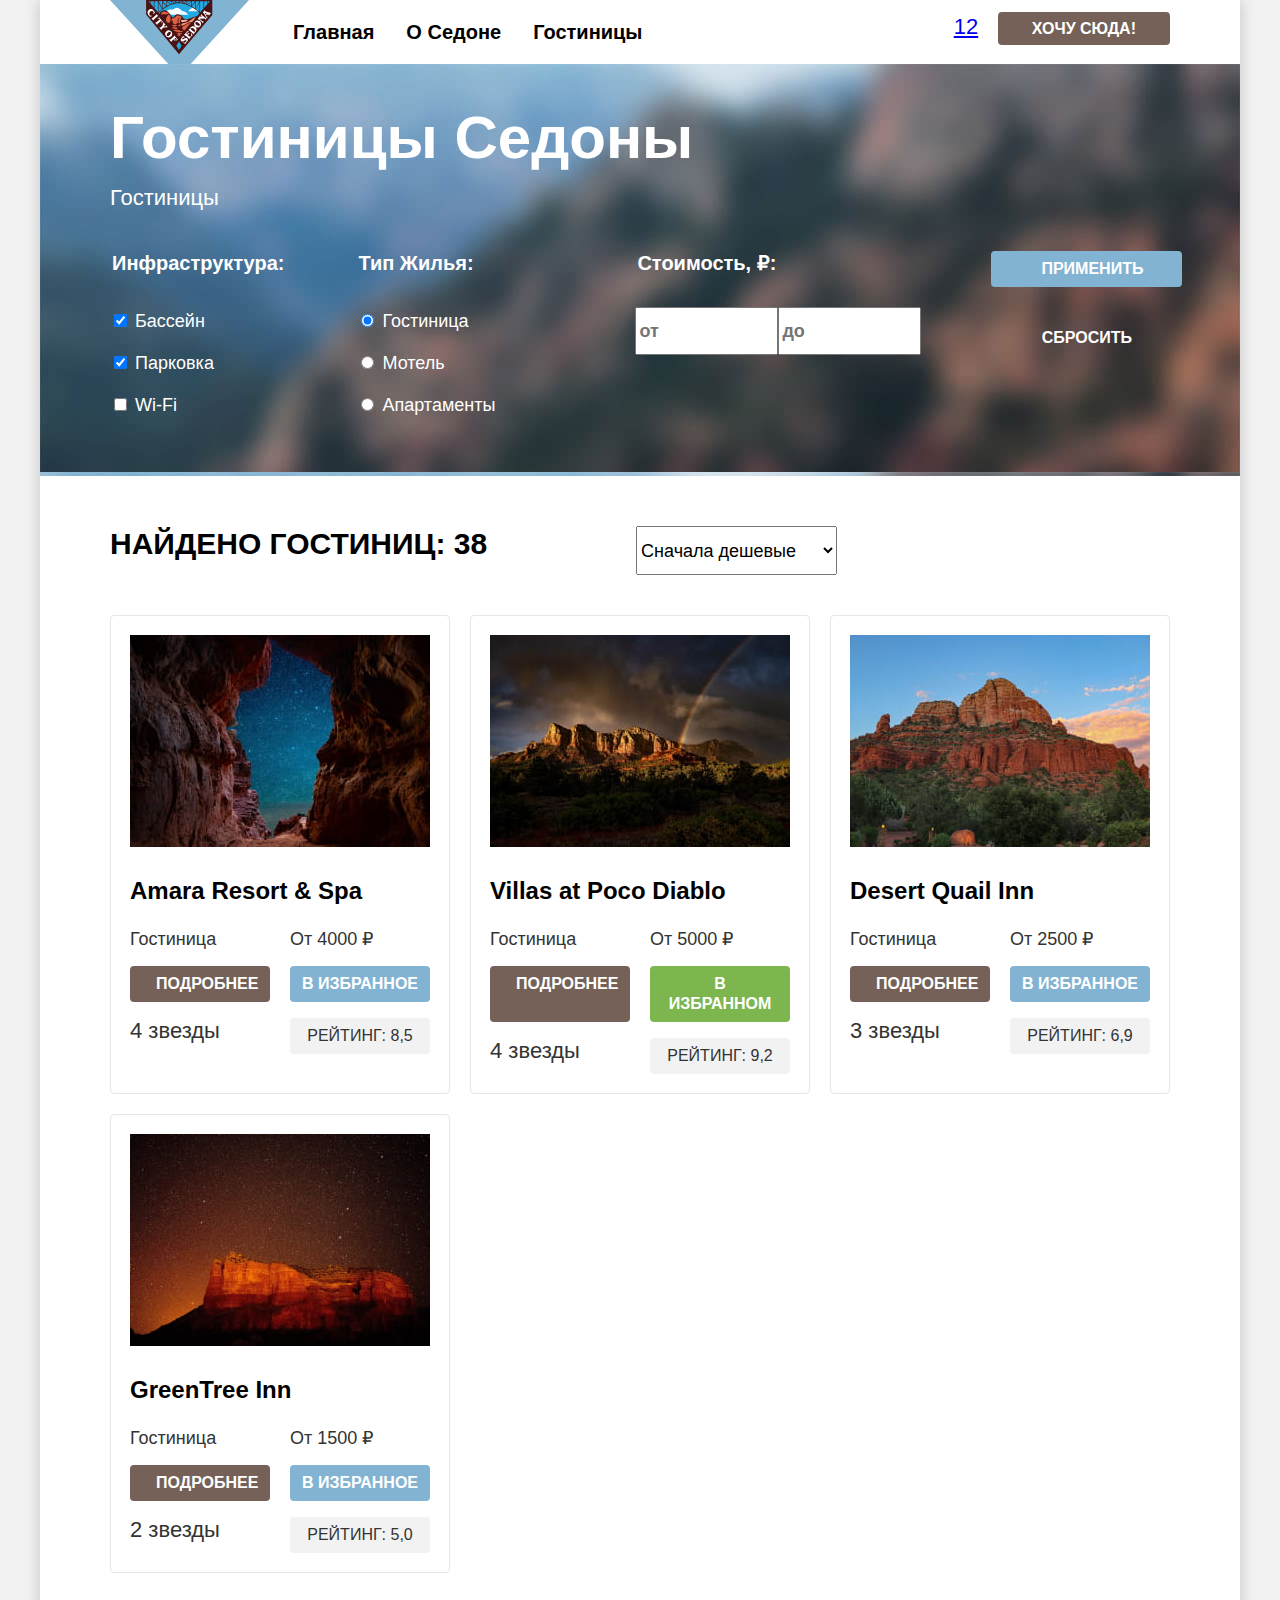
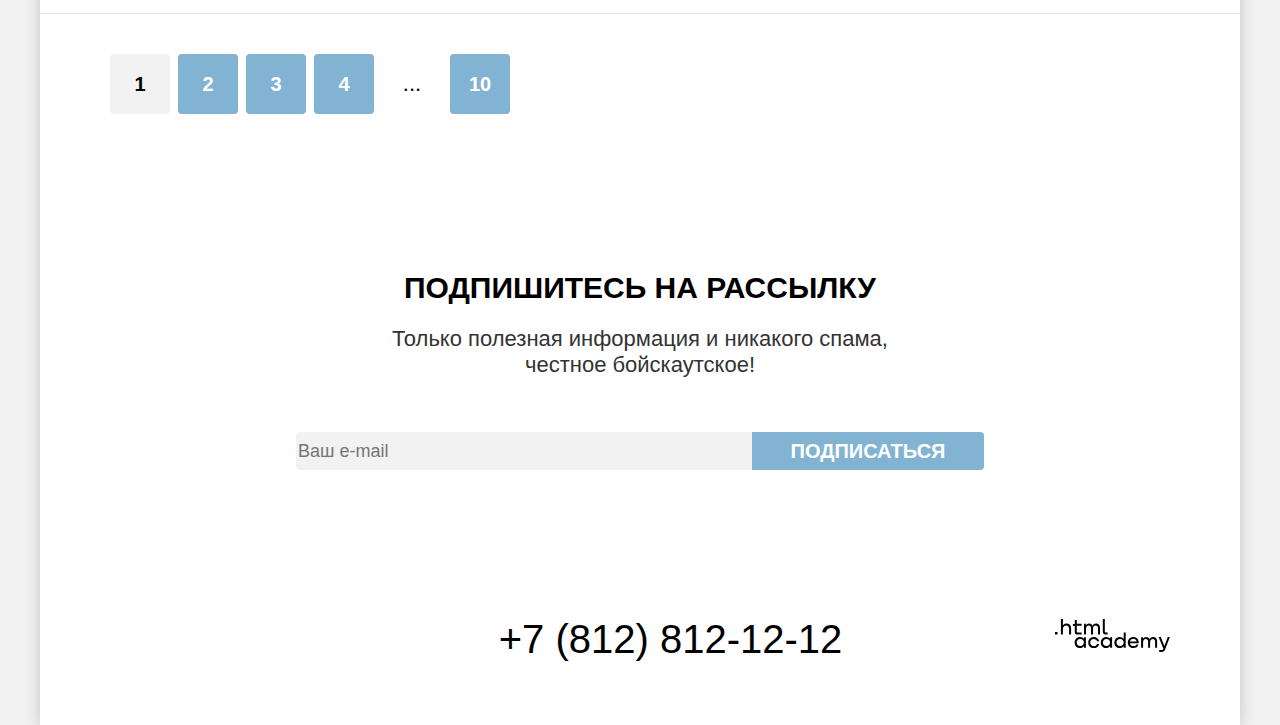
==== commit 6b3d41f9: "Поправляет детали разметки на гридах" ====
--- a/catalog.html
+++ b/catalog.html
@@ -10,7 +10,7 @@
     <div class="body-wrapper">
     <header class="page-header">
       <nav class="navigation">
-        <a href="#">
+        <a href="index.html">
         <img class="navigation-logo" alt="Логотип Седоны" src="images/logo_small.svg" width="139" height="70">
         </a>
         <ul class="navigation-list">
@@ -254,7 +254,7 @@
         <h2 class="subscribe-title-inner">Подпишитесь на рассылку</h2>
         <p class="subscribe-text-inner">Только полезная информация и никакого спама,<br> честное бойскаутское!</p>
         <form class="subscribe-form-inner" action="https://echo.htmlacademy.ru/" method="post">
-        <label for="subscribe-email-inner">Email</label>
+        <label class="visually-hidden" for="subscribe-email-inner">Email</label>
         <input class="subscribe-field" placeholder="Ваш e-mail" type="email" name="subscribe-email" id="subscribe-email-inner">
         <button class="subscribe-button button" type="submit">Подписаться</button>
         </form>
--- a/styles/styles.css
+++ b/styles/styles.css
@@ -181,7 +181,7 @@
 
 .advantages-list {
   display: grid;
-  grid-template-columns: 400px 400px 400px;
+  grid-template-columns: repeat(3, 400px);
   list-style-type: none;
   margin: 0;
   padding: 0;
@@ -444,8 +444,7 @@
 
 .search-filter {
   display: flex;
-  height: 157px;
-  padding-bottom: 70px;
+
 }
 
 .search-filter-group {
@@ -465,16 +464,22 @@
 
 .search-filter-list {
   list-style-type: none;
-  padding: 32px 0;
-  margin-top: 0;
-}
-
+  padding-bottom: 32px;
+  padding-left: 0;
+  margin: 0;
+}
+
+
+.search-filter-item {
+  margin-bottom: 16px;
+}
 
 .search-group-title {
   font-weight: 700;
   font-size: 20px;
   line-height: 24px;
   text-transform: capitalize;
+  margin-bottom: 32px;
 }
 
 .control {
@@ -490,6 +495,7 @@
   color: #000000;
   width: 143px;
   height: 48px;
+  box-sizing: border-box;
 }
 
 .search-filter-buttons {
@@ -524,6 +530,7 @@
   display: flex;
   padding: 50px 70px 40px 70px;
   justify-content: space-between;
+  row-gap: 8px;
 }
 
 .search-results-number {
@@ -544,6 +551,8 @@
 
 .sorting-buttons-list {
   list-style-type: none;
+  display: flex;
+  flex-wrap: wrap;
   margin: 0;
   display: flex;
   flex-wrap: wrap;
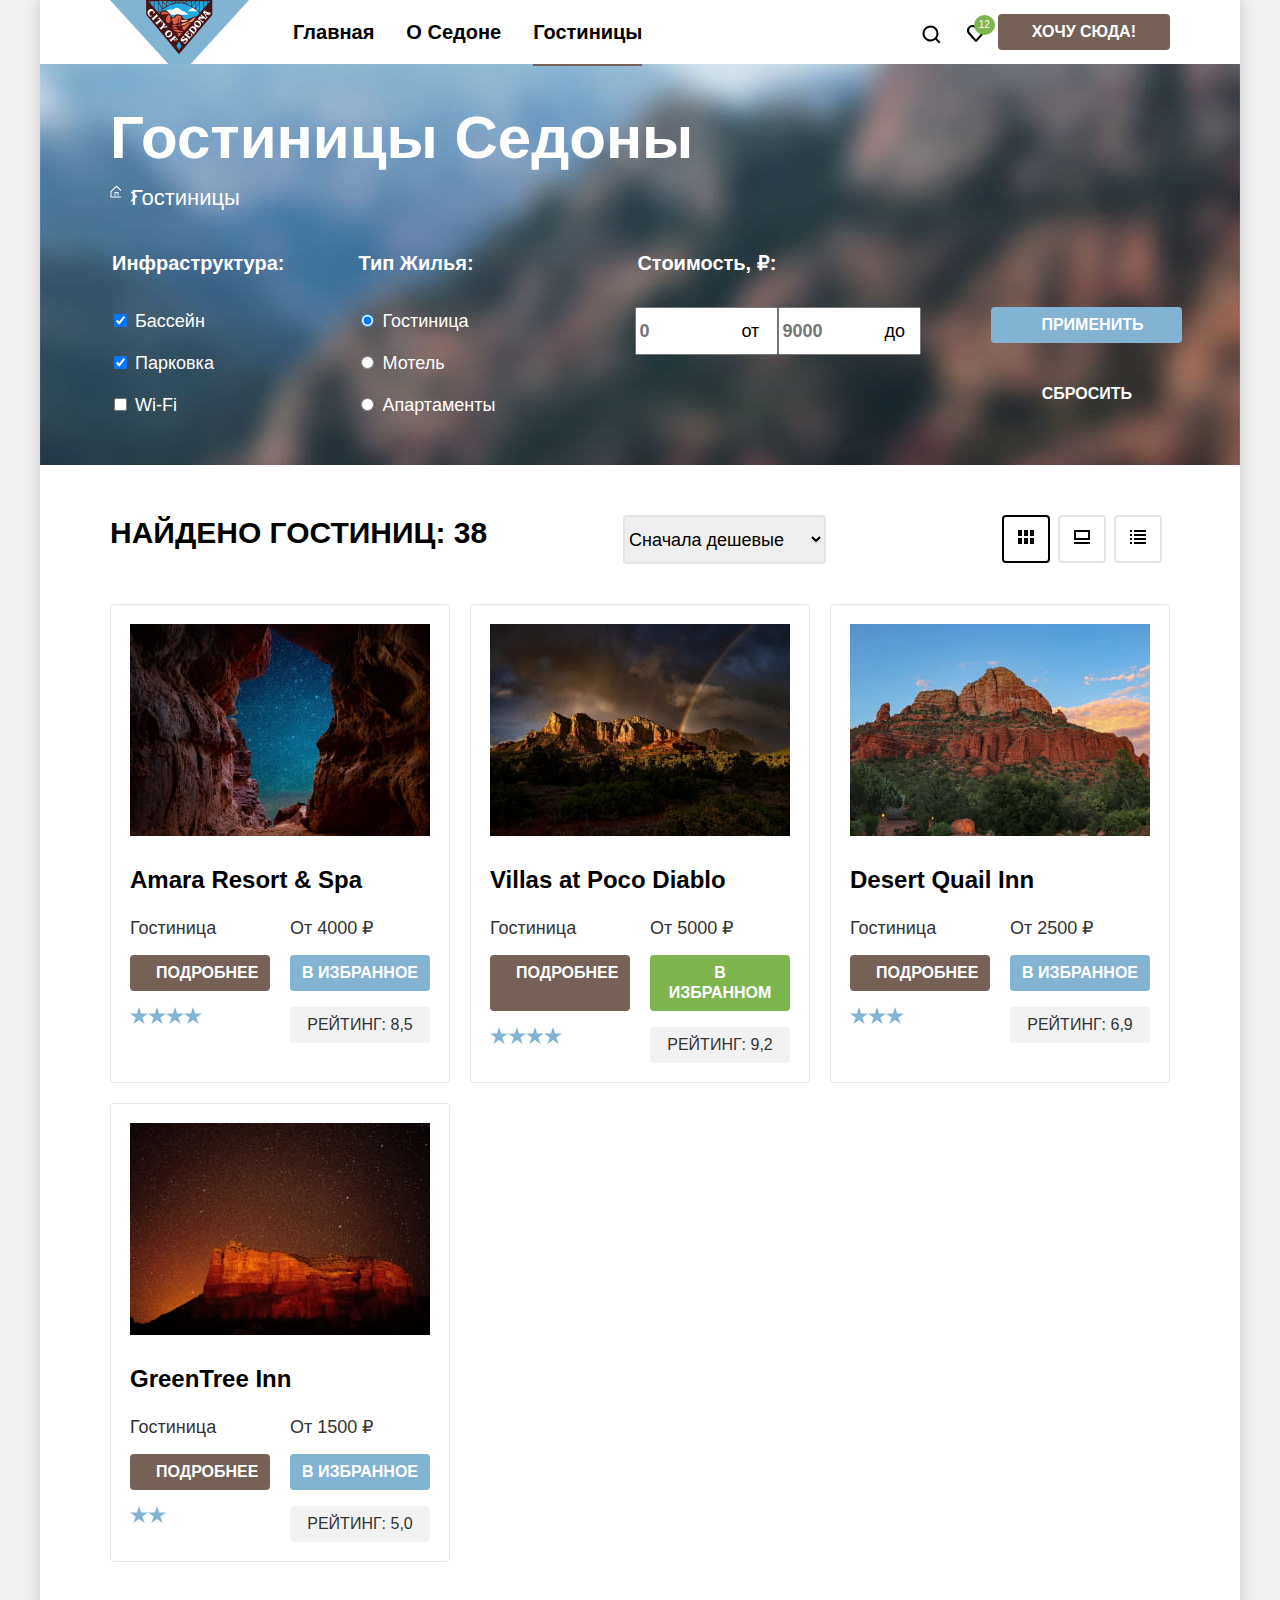
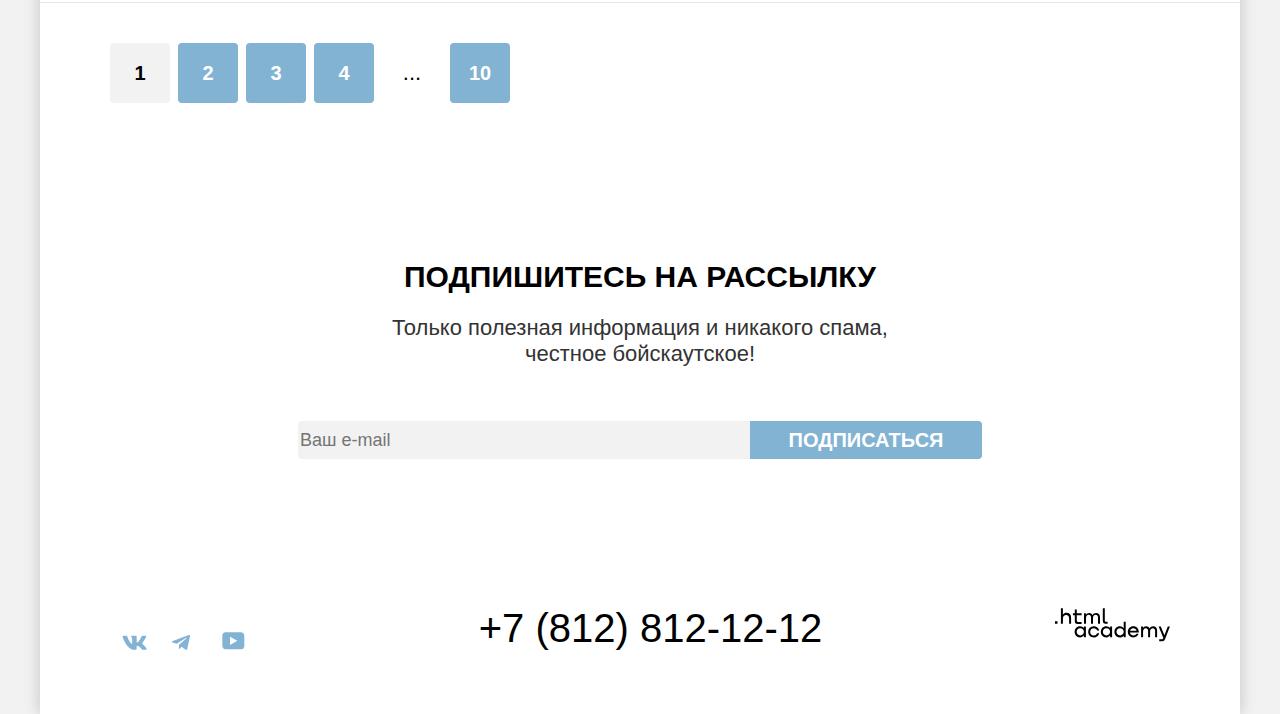
==== commit 417222be: "Оформляет декоративные состояния  и состояния элементов" ====
--- a/catalog.html
+++ b/catalog.html
@@ -25,16 +25,16 @@
           </li>
         </ul>
         <ul class="navigation-list navigation-user">
-          <li class="navigation-user-item">
+          <li class="navigation-user-item navigation-user-search">
             <a class="navigation-user-link" href="#">
               <span class="visually-hidden">Поиск
               </span>
               </a>
           </li>
-          <li class="navigation-user-item">
+          <li class="navigation-user-item navigation-user-favourite">
             <a class="navigation-user-link" href="#">
               <span class="visually-hidden">Избранное</span>
-              <span>12</span>
+              <span class="likes-number">12</span>
               </a>
           </li>
           <li class="navigation-user-item">
@@ -49,12 +49,16 @@
       <h1 class="hotels-sedona-title">Гостиницы Седоны</h1>
       <ul class="breadcrumbs">
           <li class="breadcrumbs-item">
-            <a class="breadcrumbs-link visually-hidden" href="index.html">Главная</a>
+            <a class="breadcrumbs-link" href="index.html">
+              <span class="visually-hidden">Главная</span></a>
+
           </li>
           <li class="breadcrumbs-item">
             <a class="breadcrumbs-link" href="catalog.html">Гостиницы</a>
+
         </li>
       </ul>
+
 
       <form class="search-filter" action="https://echo.htmlacademy.ru/" method="get">
         <fieldset class="search-filter-group">
@@ -111,9 +115,22 @@
 
         <fieldset class="search-filter-group search-filter-group-price">
           <legend class="search-group-title">Стоимость, ₽:</legend>
-          <input class="search-filter-input" type="number" placeholder="от">
-          <input class="search-filter-input" type="number" placeholder="до">
-
+
+          <div class="search-filter-number">
+            <input class="search-filter-input" type="number" name="min" placeholder="0" id="from">
+            <label class="search-filter-label" for="from">
+              от
+            </label>
+
+          </div>
+
+          <div class="search-filter-number">
+            <input class="search-filter-input" type="number" name="max" placeholder="9000" id="till">
+            <label class="search-filter-label" for="till">
+
+            до
+            </label>
+          </div>
         </fieldset>
 
         <div class="search-filter-group search-filter-buttons">
@@ -137,18 +154,24 @@
             <ul class="sorting-buttons-list">
               <li class="sorting-buttons-item">
                 <button class="button button-light button-light-current" type="button">
+                  <svg width="16" height="14" aria-hidden="true" focusable="false" viewBox="0 0 16 14" fill="none" xmlns="http://www.w3.org/2000/svg"><path d="M4 0H0v6h4V0ZM16 0h-4v6h4V0ZM10 0H6v6h4V0ZM4 8H0v6h4V8ZM16 8h-4v6h4V8ZM10 8H6v6h4V8Z" fill="#000"/></svg>
+
                   <span class="visually-hidden">Показать карточки</span>
                 </button>
               </li>
 
               <li class="sorting-buttons-item">
                 <button class="button button-light" type="button">
+                  <svg width="16" height="14" aria-hidden="true" focusable="false" viewBox="0 0 16 14" fill="none" xmlns="http://www.w3.org/2000/svg"><path d="M16 12H0v2h16v-2ZM14 2v6H2V2h12Zm2-2H0v10h16V0Z" fill="#000"/></svg>
+
                   <span class="visually-hidden">Показать слайдом</span>
                 </button>
               </li>
 
               <li class="sorting-buttons-item">
                 <button class="button button-light" type="button">
+                  <svg width="16" height="14" aria-hidden="true" focusable="false" viewBox="0 0 16 14" fill="none" xmlns="http://www.w3.org/2000/svg"><path d="M2 0H0v2h2V0ZM16 0H4v2h12V0ZM2 4H0v2h2V4ZM16 4H4v2h12V4ZM2 8H0v2h2V8ZM16 8H4v2h12V8ZM2 12H0v2h2v-2ZM16 12H4v2h12v-2Z" fill="#000"/></svg>
+
                   <span class="visually-hidden">Показать списком</span>
                 </button>
               </li>
@@ -167,7 +190,7 @@
                   <p class="hotel-card-price">От 4000 ₽</p>
                   <a class="hotel-card-button button" href="#">подробнее</a>
                   <button class="hotel-card-button-favourite button" type="button">в избранное</button>
-                  <p class="stars">4 звезды</p>
+                  <p class="stars four-stars"></p>
                   <span class="hotel-card-rating">Рейтинг: 8,5</span>
                 </div>
               </article>
@@ -184,7 +207,7 @@
                   <p class="hotel-card-price">От 5000 ₽</p>
                   <a class="hotel-card-button button" href="#">подробнее</a>
                   <button class="hotel-card-button-favourite button favourite" type="button">в избранном</button>
-                  <p class="stars">4 звезды</p>
+                  <p class="stars four-stars"></p>
                   <span class="hotel-card-rating">Рейтинг: 9,2</span>
                 </div>
               </article>
@@ -201,7 +224,7 @@
                   <p class="hotel-card-price">От 2500 ₽</p>
                   <a class="hotel-card-button button" href="#">подробнее</a>
                   <button class="hotel-card-button-favourite button" type="button">в избранное</button>
-                  <p class="stars">3 звезды</p>
+                  <p class="stars three-stars"></p>
                   <span class="hotel-card-rating">Рейтинг: 6,9</span>
                 </div>
               </article>
@@ -218,7 +241,7 @@
                   <p class="hotel-card-price">От 1500 ₽</p>
                   <a class="hotel-card-button button" href="#">подробнее</a>
                   <button class="hotel-card-button-favourite button" type="button">в избранное</button>
-                  <p class="stars">2 звезды</p>
+                  <p class="stars two-stars"></p>
                   <span class="hotel-card-rating">Рейтинг: 5,0</span>
                 </div>
               </article>
@@ -266,17 +289,20 @@
         <h2 class="visually-hidden">Соцсети</h2>
         <ul class="footer-social-list">
           <li class="footer-social-item">
-            <a class="footer-social-link" href="#">
+            <a class="footer-social-link" href="https://vk.com/htmlacademy">
+              <svg class="footer-social-logo" width="25" height="15" viewBox="0 0 25 15" aria-hidden="true" focusable="false" fill="none" xmlns="http://www.w3.org/2000/svg"><path fill-rule="evenodd" clip-rule="evenodd" d="M24.12 1.8c.16-.54 0-.94-.8-.94H20.7c-.67 0-.98.34-1.15.73 0 0-1.33 3.2-3.22 5.27-.61.6-.9.8-1.23.8-.16 0-.41-.2-.41-.75v-5.1c0-.66-.19-.95-.74-.95H9.82c-.42 0-.67.3-.67.59 0 .62.95.76 1.04 2.51v3.8c0 .83-.15.98-.48.98-.9 0-3.06-3.2-4.34-6.88-.25-.72-.5-1-1.18-1H1.57c-.75 0-.9.34-.9.73 0 .68.89 4.07 4.14 8.55 2.17 3.06 5.23 4.72 8 4.72 1.68 0 1.88-.37 1.88-1v-2.32c0-.74.16-.88.7-.88.38 0 1.05.19 2.6 1.66 1.79 1.75 2.08 2.54 3.08 2.54h2.63c.75 0 1.12-.37.9-1.1-.23-.72-1.08-1.77-2.2-3.02-.62-.71-1.54-1.48-1.82-1.86-.39-.5-.28-.71 0-1.15 0 0 3.2-4.42 3.54-5.93Z"/></svg>
               <span class="visually-hidden">Вконтакте</span>
             </a>
           </li>
           <li class="footer-social-item">
-            <a class="footer-social-link" href="#">
+            <a class="footer-social-link" href="https://t.me/htmlacademy">
+              <svg class="footer-social-logo" width="18" height="16" viewBox="0 0 18 16" aria-hidden="true" focusable="false" fill="none" xmlns="http://www.w3.org/2000/svg"><path d="M16.79.96.84 7.1c-1.09.44-1.08 1.05-.2 1.32l4.1 1.28 9.47-5.98c.44-.27.85-.13.52.17l-7.68 6.93-.28 4.22c.41 0 .6-.2.83-.41l1.99-1.94 4.13 3.06c.77.42 1.31.2 1.5-.71l2.72-12.8c.28-1.1-.43-1.61-1.16-1.28Z"/></svg>
               <span class="visually-hidden">Телеграм</span>
             </a>
           </li>
           <li class="footer-social-item">
-            <a class="footer-social-link" href="#">
+            <a class="footer-social-link" href="https://www.youtube.com/user/htmlacademyru">
+              <svg class="footer-social-logo" width="23" height="18" viewBox="0 0 23 18" aria-hidden="true" focusable="false" fill="none" xmlns="http://www.w3.org/2000/svg"><path d="M18.94.36H3.51C1.65.36.33 1.95.33 3.76v10.09c0 1.91 1.32 3.5 3.18 3.5h15.65c1.64 0 3.17-1.59 3.17-3.4V3.76c-.22-1.8-1.53-3.4-3.39-3.4ZM7.99 12.89V4.82l7.34 4.04-7.34 4.03Z"/></svg>
               <span class="visually-hidden">Ютуб</span>
             </a>
           </li>
@@ -291,7 +317,7 @@
     <section class="footer-copyright">
         <h2 class="visually-hidden">Копирайт</h2>
         <a class="footer-link" href="https://htmlacademy.ru">
-        <img class="footer-contacts-logo" src="images/htmlacademy.svg" alt="Сайт HTMLacademy">
+          <svg class="footer-contacts-logo" width="115" height="34" viewBox="0 0 115 34" fill="none" xmlns="http://www.w3.org/2000/svg"><path d="M0 13.26v2.6h2.5v-2.6H0ZM11.6 4.86c-1.6 0-2.8.7-3.6 1.7h-.1V.36h-2v15.5h2v-5.3c0-2.1 1.3-3.6 3.3-3.6 1.8 0 2.9 1.4 2.9 3.2v5.7h2v-6.1c.1-3-1.8-4.9-4.5-4.9ZM26.6 5.16h-4.8v-3.7h-2v3.8h-1.9v2h1.9v6c0 1.7 1 2.7 2.7 2.7h4.1v-2h-3.7c-.7 0-1.1-.4-1.1-1.1v-5.7h4.8v-2ZM41.1 4.96c-1.6 0-2.9.8-3.5 2.1h-.1c-.6-1.2-1.8-2.1-3.4-2.1-1.4 0-2.5.8-3.1 1.8h-.1v-1.6H29v10.6h2v-5.4c0-2 1-3.5 2.6-3.5 1.5 0 2.4 1 2.4 2.6v6.3h2v-5.6c0-2.4 1.4-3.3 2.6-3.3 1.5 0 2.4 1 2.4 2.6v6.3h2v-6.5c.1-2.5-1.4-4.3-3.9-4.3ZM47.8 13.06c0 1.7 1 2.7 2.8 2.7h2v-2h-1.7c-.7 0-1.1-.4-1.1-1.1V.36h-2v12.7ZM28.9 20.06c-.9-1.1-2.2-1.8-3.9-1.8-3.1 0-5.4 2.3-5.4 5.6s2.3 5.6 5.4 5.6c1.8 0 3-.8 3.8-1.9h.1v1.6h2v-10.6h-2v1.5Zm-3.6 7.4c-2.2 0-3.6-1.6-3.6-3.6s1.4-3.6 3.6-3.6 3.6 1.6 3.6 3.6c0 1.9-1.4 3.6-3.6 3.6ZM44.2 22.36c-.5-2.4-2.6-4.1-5.4-4.1a5.4 5.4 0 0 0-5.6 5.6c0 3.1 2.2 5.6 5.6 5.6 2.8 0 4.9-1.8 5.4-4.2h-2.1a3.4 3.4 0 0 1-3.3 2.3c-2.2 0-3.6-1.6-3.6-3.6s1.4-3.6 3.6-3.6c1.6 0 2.8 1 3.3 2.2h2.1v-.2ZM55.1 20.06c-.9-1.1-2.2-1.8-3.9-1.8-3.1 0-5.4 2.3-5.4 5.6s2.3 5.6 5.4 5.6c1.8 0 3-.8 3.8-1.9h.1v1.6h2v-10.6h-2v1.5Zm-3.6 7.4c-2.2 0-3.6-1.6-3.6-3.6s1.4-3.6 3.6-3.6 3.6 1.6 3.6 3.6c0 1.9-1.5 3.6-3.6 3.6ZM68.7 20.16c-.9-1.1-2.2-1.9-3.9-1.9-3.1 0-5.4 2.3-5.4 5.6s2.2 5.6 5.4 5.6c1.7 0 3-.8 3.8-1.8h.1v1.5h2v-15.4h-2v6.4Zm-3.6 7.3c-2.2 0-3.6-1.6-3.6-3.6s1.4-3.6 3.6-3.6 3.6 1.6 3.6 3.6c-.1 2-1.5 3.6-3.6 3.6ZM78.3 18.26c-3.3 0-5.5 2.5-5.5 5.6 0 3 2.1 5.6 5.5 5.6 2.5 0 4.5-1.3 5.2-3.6h-2.1c-.5 1-1.6 1.6-3 1.6-1.9 0-3.3-1.3-3.4-2.9h8.8c.2-3.6-2-6.3-5.5-6.3Zm0 1.9c1.7 0 3 1 3.3 2.6h-6.5c.3-1.5 1.5-2.6 3.2-2.6ZM98.2 18.26c-1.6 0-2.9.8-3.6 2h-.1c-.6-1.2-1.8-2-3.4-2-1.4 0-2.5.7-3.1 1.8v-1.5h-1.9v10.6h2v-5.4c0-2 1-3.4 2.6-3.5 1.5 0 2.4 1 2.4 2.6v6.3h2v-5.6c0-2.4 1.4-3.3 2.6-3.3 1.5 0 2.4 1 2.4 2.6v6.3h2v-6.5c.1-2.6-1.4-4.4-3.9-4.4ZM109.4 27.36l-3.6-8.9h-2.2l4.8 11.6c-.3.9-.7 1.2-1.7 1.2h-2.5v2h2.5c1.8 0 2.8-.8 3.5-2.6l4.7-12.2h-2.1l-3.4 8.9Z"/></svg>
         </a>
       </section>
     </footer>
--- a/styles/styles.css
+++ b/styles/styles.css
@@ -99,23 +99,72 @@
 
 .navigation-link {
   display: block;
+  position: relative;
   font-weight: 700;
   color:#000000;
   font-size: 20px;
   line-height: 24px;
   background-color: #FFFFFF;
   text-decoration: none;
-
-}
+}
+
+.navigation-link-current {
+  border-bottom: 2px solid #756257;
+  padding-bottom: 20px;
+}
+
 
 .navigation-user-item {
   min-width: 44px;
   min-height: 64px;
   margin-top: 14px;
-}
-
+
+}
+
+.navigation-user-search {
+
+  background-image: url('../images/search_icon.svg');
+  background-repeat: no-repeat;
+  background-position-x: center;
+  background-position-y: 20%;
+}
+
+.navigation-user-favourite {
+
+  background-image: url('../images/likes-icon.svg');
+  background-repeat: no-repeat;
+  background-position-x: center;
+  background-position-y: 20%;
+
+}
+
+
+
+.navigation-icon {
+  position: absolute;
+  top: 0;
+  right: 0;
+  bottom: 0;
+  left: 0;
+  margin: auto;
+}
+
+.likes-number {
+  position: absolute;
+  transform: translate(20px, 1px);
+  padding: 5px;
+  border-radius: 50%;
+  border: 0;
+  font-size: 10px;
+  font-weight: 400;
+  line-height: 10px;
+  color: #FFFFFF;
+  background-color: #7DB54F;
+  z-index: 1;
+}
 
 .button {
+  display: inline-block;
   font-weight: 700;
   font-size: 16px;
   line-height: 20px;
@@ -126,8 +175,28 @@
   border-radius: 4px;
   border: none;
   text-decoration: none;
-
-}
+  cursor: pointer;
+}
+
+.button:hover,
+.button:focus {
+  background-color: #615048;
+}
+
+.button:active {
+  background-color: #756157;
+  color: #ffffff4d
+}
+
+.button:disabled,
+.subscribe-button:disables,
+.favourite:disabled,
+.button-submit:disabled,
+ {
+  background-color: #E5E5E5;
+}
+
+
 
 .header-button {
   padding-top: 8px;
@@ -214,7 +283,7 @@
 .advantages-item-dark {
   background-color:  #82B3D3;
   color: #FFFFFF;
-  width: 1200px;
+  width: 100%;
   grid-column: 1/-1;
   justify-self: flex-start;
   display: flex;
@@ -239,6 +308,7 @@
 
 .advantages-item-title {
   padding-top: 103px;
+
 }
 
 .advantages-item-title-dark {
@@ -246,6 +316,18 @@
   padding-top: 92px;
   padding-bottom: 30px;
   margin: 0;
+  position: relative;
+}
+
+.advantages-item-title-dark::after {
+  position: absolute;
+  bottom: -30px;
+  left: 170px;
+  width: 60px;
+  height: 2px;
+  margin-bottom: 30px;
+  background-color: #ffffff4d;
+  content: "";
 }
 
 .advantages-special-list {
@@ -262,6 +344,8 @@
   background-color: #83b3d31f;
   background-image: url('../images/house_icon.svg');
   background-repeat: no-repeat;
+  background-position-x: center;
+  background-position-y: 80px;
   width: 400px;
   min-height: 384px;
 }
@@ -278,12 +362,14 @@
 }
 
 .advantages-special-title {
+
   padding-top: 182px;
   padding-left: 85px;
   padding-right: 85px;
   margin: 0;
 
 }
+
 
 .advantages-special-description {
   font-size: 18px;
@@ -320,7 +406,9 @@
 
 .subscribe {
   background-image: url('../images/background_subscribe.jpg');
-  background-size: 100%;
+  background-size: cover;
+  background-repeat: no-repeat;
+  background-position: center;
   background-color: #82B3D3;
   color: #FFFFFF;
 }
@@ -332,9 +420,25 @@
   line-height: 36px;
   width: 232px;
   border-radius: 0 4px 4px 0;
-
-
-}
+}
+
+.subscribe-button:hover,
+.subscribe-button:focus,
+.hotel-card-button-favourite:hover,
+.hotel-card-button-favourite:focus,
+.button-submit:hover,
+.button-submit:focus {
+  background-color: #68A2CA;
+
+}
+
+.subscribe-button:active,
+.hotel-card-button-favourite:active,
+.button-submit:active {
+  background-color: #82B3D3;
+  color:#ffffff4d;
+}
+
 
 .subscribe-title {
   margin-top: 0;
@@ -365,6 +469,7 @@
   border-radius: 4px 0 0 4px;
   border: transparent;
   width: 452px;
+  box-sizing: border-box;
 }
 
 .page-footer {
@@ -378,6 +483,7 @@
   display: flex;
   flex-wrap: wrap;
   list-style-type: none;
+  padding: 0;
 
 }
 
@@ -388,6 +494,23 @@
   margin-bottom: 10px;
 
 }
+
+.footer-social-logo {
+  fill: #83B3D3;
+}
+
+.footer-social-logo:hover {
+  fill:#68A2CA;
+}
+
+.footer-social-logo:focus {
+  fill:#68A2CA;
+}
+
+.footer-social-logo:active {
+  fill:#68a2ca4d;
+}
+
 
 .footer-social-item:nth-child(3n) {
   margin-right: 0;
@@ -404,13 +527,42 @@
 
 }
 
+.footer-phone-number:hover {
+  color: #756157;
+}
+
+.footer-phone-number:focus {
+  color: #756157;
+}
+
+.footer-phone-number:active {
+  color: #7561574d;
+}
+
+.footer-contacts-logo {
+  fill: #000000;
+}
+
+.footer-contacts-logo:hover {
+  fill:#756157;
+}
+
+.footer-contacts-logo:focus {
+  fill: #756157;
+}
+
+.footer-contacts-logo:active {
+  fill: #7561574d;
+}
+
 .hotels-sedona {
   background-image: url("../images/catalog/catalog-background\ 1.jpg");
-  background-size: 100%;
+  background-size:cover;
+  background-repeat: no-repeat;
+  background-position: center;
   background-color: #756157;
   color: #FFFFFF;
-  min-height: 412px;
-
+  padding-top: 35px;
 
 
 }
@@ -419,14 +571,13 @@
   font-weight: 700;
   font-size: 60px;
   line-height: 78px;
-  padding-top: 35px;
+  margin: 0;
   padding-left: 70px;
-  margin: 0;
-
 
 }
 
 .breadcrumbs {
+
   display: flex;
   flex-wrap: wrap;
   list-style-type: none;
@@ -442,8 +593,32 @@
   margin-right: 11px;
 }
 
+.breadcrumbs-item:first-child {
+  background-image: url('../images/breadcrumbs-home.svg');
+  background-repeat: no-repeat;
+
+}
+
+.breadcrumbs-item {
+  position: relative;
+  margin-right: 10px;
+}
+
+.breadcrumbs-item:not(:last-child)::after {
+  position: absolute;
+  bottom: 0;
+  left: 20px;
+  width: 20px;
+  height: 20px;
+  margin-right: 20px;
+  background-image: url('../images/breadcrumbs-arrow.svg');
+  background-repeat: no-repeat;
+  content: "";
+}
+
 .search-filter {
   display: flex;
+  min-height: 160px;
 
 }
 
@@ -487,15 +662,54 @@
   line-height: 23px;
 }
 
+.search-filter-number {
+  display: grid;
+  grid-template-columns: 106px 37px;
+  height: 48px;
+}
+
 .search-filter-input {
+  grid-row: 1/-1;
+  grid-column: 1/3;
   font-weight: 700;
   font-size: 18px;
   font-family: inherit;
   line-height: 24px;
-  color: #000000;
   width: 143px;
   height: 48px;
   box-sizing: border-box;
+
+}
+
+.search-filter-input:hover,
+.subscribe-field:hover {
+  background-color: #E6E6E6;
+}
+
+.search-filter-input:focus,
+.subscribe-field:focus {
+  background-color: #E6E6E6;
+  border: 3px solid #83B3D3;
+  border-radius: 4px 0px 0px 4px;
+}
+
+.search-filter-input:active,
+.subscribe-field:active {
+  background-color: #F2F2F2;
+  border: 2px solid #000000;
+  border-radius: 4px 0px 0px 4px;
+}
+
+.search-filter-label {
+  grid-row: 1 / -1;
+  grid-column: 2/3;
+  color: #000000;
+  font-size: 18px;
+  line-height: 24px;
+  justify-self: start;
+  align-self: center;
+
+
 }
 
 .search-filter-buttons {
@@ -513,6 +727,7 @@
   color: #FFFFFF;
   border-radius: 4px;
   border: none;
+  margin-top: 56px;
 }
 
 
@@ -524,6 +739,28 @@
 
 .button-reset {
   background-color: transparent;
+}
+
+.button-reset:hover {
+  background-color: transparent;
+  color: #ffffff4d;
+}
+
+.button-reset:disabled {
+  background-color: transparent;
+  color: #ffffff1a;
+}
+
+.button-reset:focus{
+  background-color: transparent;
+  border: 3px solid #83B3D3;
+  border-radius: 4px;
+
+}
+
+.button-reset:active {
+  background-color: transparent;
+  color: #ffffff4d;
 }
 
 .search-results-container {
@@ -547,6 +784,22 @@
   line-height: 21px;
   font-family: inherit;
   height: 49px;
+  border: 2px solid #E5E5E5;
+  border-radius: 4px;
+}
+
+.select-control:hover,
+.select-control:focus {
+  border: 2px solid #68A2CA;
+}
+
+.select-control:active {
+  border: 2px solid #3F5E72;
+}
+
+.select-control:disabled {
+  border: 2px solid #0000004d;
+  color: #0000004d;
 }
 
 .sorting-buttons-list {
@@ -558,16 +811,41 @@
   flex-wrap: wrap;
 }
 
-.sorting-buttons-item {
-  width: 48px;
-  height: 48px;
-
-}
 
 .button-light {
   background-color: #FFFFFF;
   color:#000000;
-}
+  border: 2px solid #E5E5E5;
+  border-radius: 4px;
+  width: 48px;
+  height: 48px;
+  margin-right: 8px;
+}
+
+.button-light-current {
+  border: 2px solid #000000;
+  border-radius: 4px;
+}
+
+.button-light:hover,
+.button-light:active {
+  border: 2px solid #000000;
+  border-radius: 4px;
+  background-color: #FFFFFF;
+
+}
+.button-light:focus {
+border: 2px solid #68A2CA;
+border-radius: 4px;
+background-color: #FFFFFF;
+}
+
+
+/* .button-light:last-child {
+  margin-right: 0;
+}
+ */
+
 
 .hotels {
   margin-left: 70px;
@@ -642,12 +920,44 @@
 .favourite {
   background-color: #7DB54F;
   padding: 8px 18px;
-
-}
+}
+
+.favourite:hover,
+.favourite:focus {
+  background-color: #6C9E42;
+}
+
+.favourite:active{
+  background-color: #7DB54F;
+  color: #ffffff4d;
+}
+
 
 .stars {
   margin: 0;
 }
+
+.four-stars {
+  width:72px;
+  height: 17px;
+  background-image: url("../images/star.svg");
+  background-repeat: repeat;
+}
+
+.three-stars {
+  width:54px;
+  height: 17px;
+  background-image: url("../images/star.svg");
+  background-repeat: repeat;
+}
+
+.two-stars {
+  width:36px;
+  height: 17px;
+  background-image: url("../images/star.svg");
+  background-repeat: repeat;
+}
+
 
 .hotel-card-rating {
   display: block;
@@ -674,18 +984,31 @@
 
 
 .pagination-item {
-  background: #82B3D3;
-  border-radius: 4px;
+
   text-align: center;
   margin-right: 8px;
+  display: flex;
+  flex-wrap: wrap;
+  align-items: center;
+  background: #82B3D3;
+  border-radius: 4px;
   width: 60px;
   height: 60px;
-  display: flex;
-  flex-wrap: wrap;
   justify-content: center;
-  align-items: center;
-}
-
+  box-sizing: border-box;
+}
+
+.pagination-item:hover,
+.pagination-item:focus {
+  background-color: #68A2CA;
+  border: 1px solid #82B3D3;
+  border-radius: 4px;
+}
+
+.pagination-item:active {
+  background-color: #82B3D3;
+  color:#ffffff4d;
+}
 
 
 
@@ -696,6 +1019,7 @@
   color:#FFFFFF;
   text-decoration: none;
   text-align: center;
+
 
 
 }
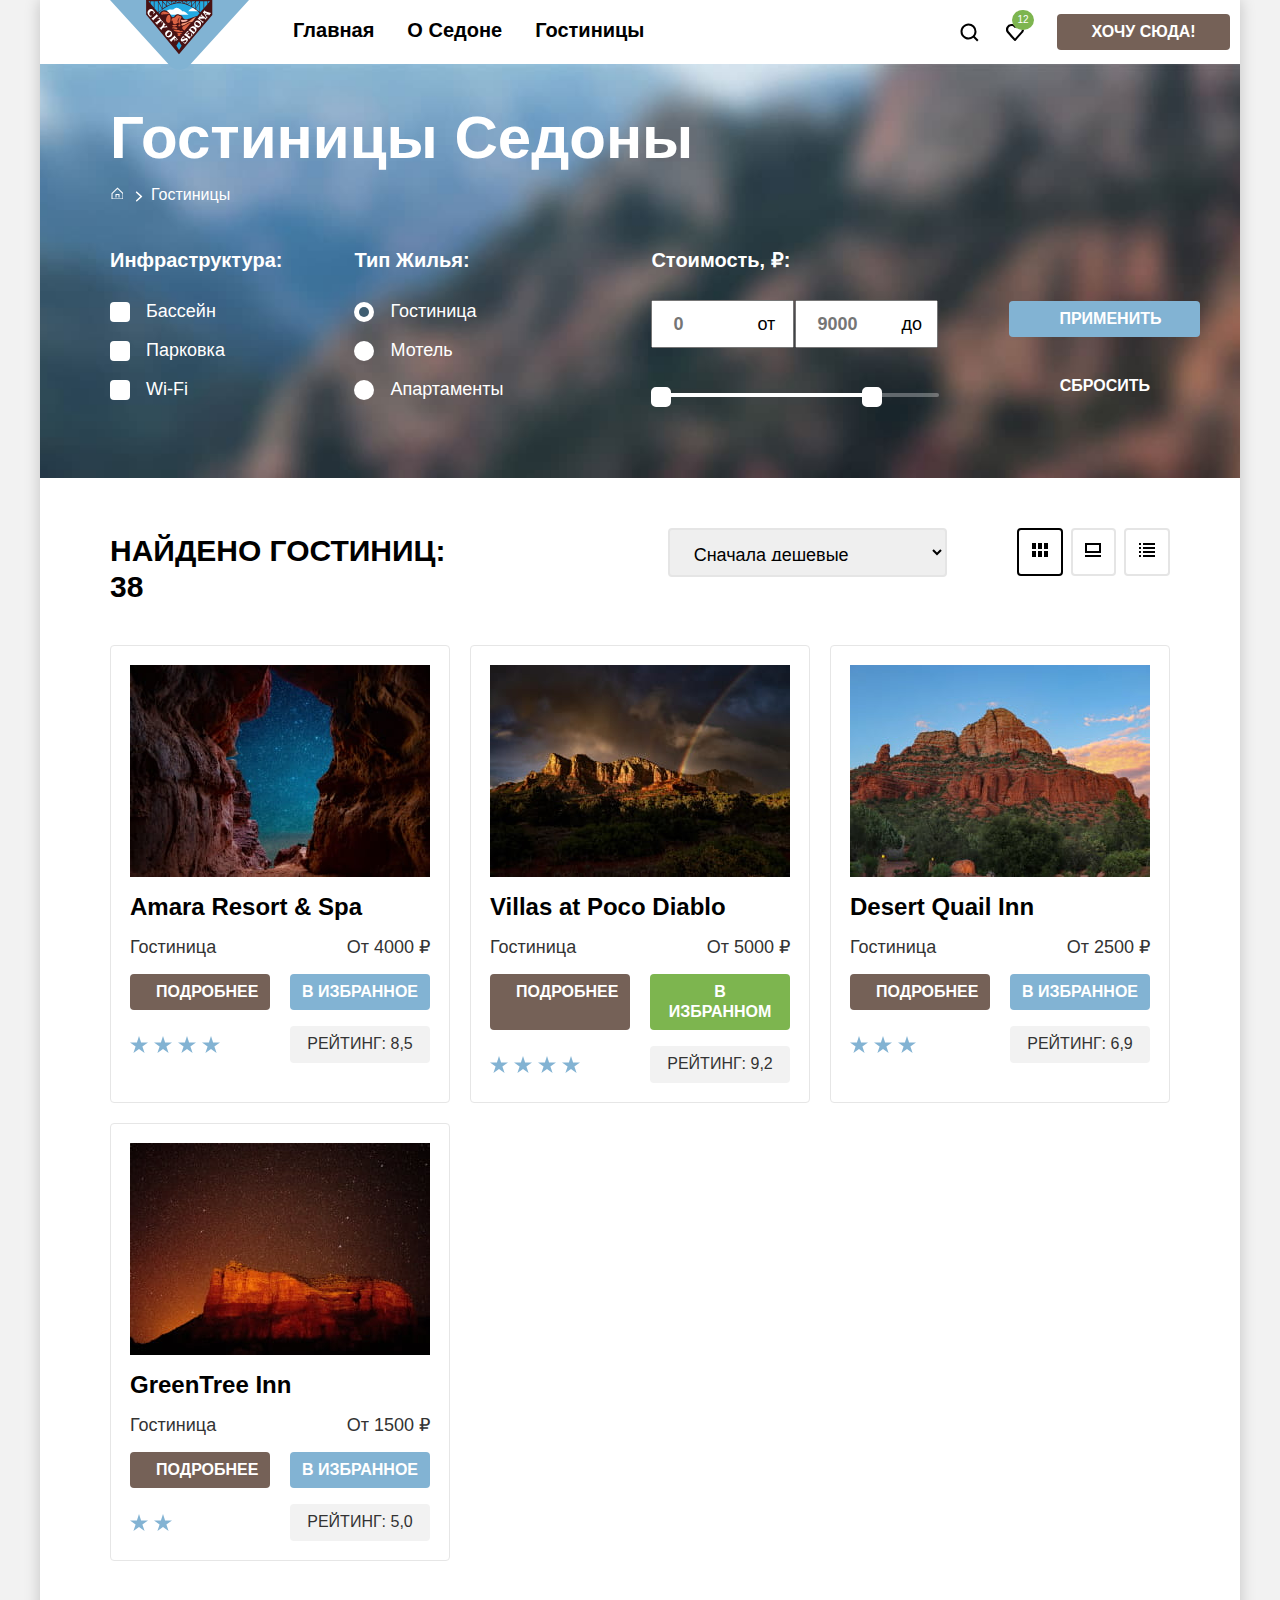
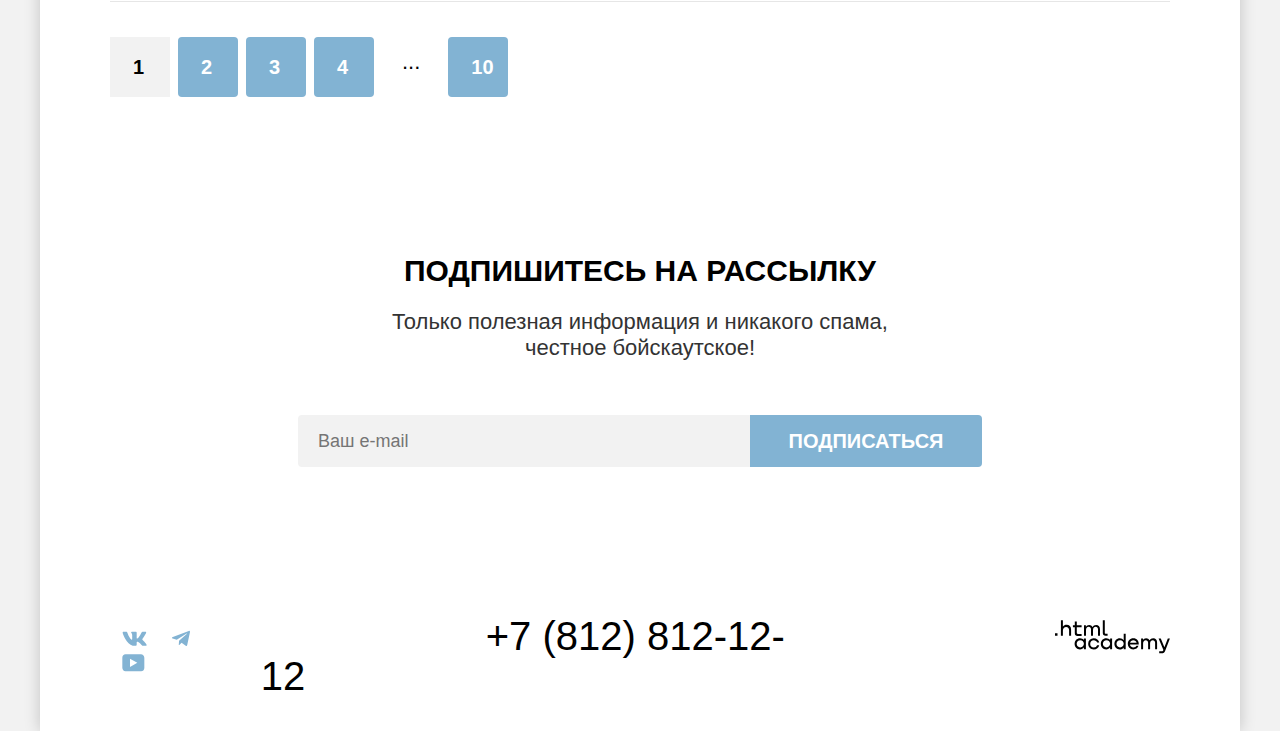
==== commit 1c84c82d: "Подгоняет под пиксель перфект" ====
--- a/catalog.html
+++ b/catalog.html
@@ -10,8 +10,8 @@
     <div class="body-wrapper">
     <header class="page-header">
       <nav class="navigation">
-        <a href="index.html">
-        <img class="navigation-logo" alt="Логотип Седоны" src="images/logo_small.svg" width="139" height="70">
+        <a class="navigation-logo" href="#">
+        <img alt="Логотип Седоны" src="images/logo_small.svg" width="139" height="70">
         </a>
         <ul class="navigation-list">
           <li class="navigation-item">
@@ -24,63 +24,66 @@
             <a class="navigation-link navigation-link-current" href="#">Гостиницы</a>
           </li>
         </ul>
-        <ul class="navigation-list navigation-user">
-          <li class="navigation-user-item navigation-user-search">
-            <a class="navigation-user-link" href="#">
-              <span class="visually-hidden">Поиск
-              </span>
-              </a>
-          </li>
-          <li class="navigation-user-item navigation-user-favourite">
-            <a class="navigation-user-link" href="#">
-              <span class="visually-hidden">Избранное</span>
+
+        <ul class="navigation-user">
+          <li class="navigation-user-item ">
+            <a class="navigation-user-link navigation-search" href="#">
+              <span class="visually-hidden">Поиск.</span>
+            </a>
+          </li>
+          <li class="navigation-user-item">
+            <a class="navigation-user-link navigation-like" href="#">
+              <span class="visually-hidden">Избранное.</span>
               <span class="likes-number">12</span>
-              </a>
-          </li>
-          <li class="navigation-user-item">
-            <a class="navigation-user-link button header-button" href="catalog.html">Хочу сюда!</a>
+            </a>
           </li>
         </ul>
+
+        <button type="button" class="button header-button">Хочу сюда!</button>
       </nav>
     </header>
 
     <main class="main-hotels main-container">
       <section class="hotels-sedona">
       <h1 class="hotels-sedona-title">Гостиницы Седоны</h1>
+
       <ul class="breadcrumbs">
-          <li class="breadcrumbs-item">
-            <a class="breadcrumbs-link" href="index.html">
-              <span class="visually-hidden">Главная</span></a>
-
-          </li>
-          <li class="breadcrumbs-item">
-            <a class="breadcrumbs-link" href="catalog.html">Гостиницы</a>
-
+        <li class="breadcrumbs-item">
+          <a class="breadcrumbs-link breadcrumbs-home" href="index.html">
+            <span class="visually-hidden">Главная страница.</span>
+          </a>
+        </li>
+        <li class="breadcrumbs-item">
+          <a class="breadcrumbs-link">
+            <span class="breadcrumbs-text">Гостиницы</span>
+          </a>
         </li>
       </ul>
-
 
       <form class="search-filter" action="https://echo.htmlacademy.ru/" method="get">
         <fieldset class="search-filter-group">
           <legend class="search-group-title">Инфраструктура:</legend>
           <ul class="search-filter-list">
             <li class="search-filter-item">
+              <label class="control">
+                <input class="control-input visually-hidden" type="checkbox" name="swimmingpool" checked>
+                  <span class="control-mark"></span>
+                    Бассейн
+              </label>
+            </li>
+
+            <li class="search-filter-item">
             <label class="control">
-            <input class="control-input" type="checkbox" name="swimmingpool" checked>
-            Бассейн
-            </label>
-            </li>
-
-            <li class="search-filter-item">
-            <label class="control">
-            <input class="control-input" type="checkbox" name="parking" checked>
+            <input class="control-input visually-hidden" type="checkbox" name="parking" checked>
+            <span class="control-mark"></span>
             Парковка
             </label>
             </li>
 
             <li class="search-filter-item">
             <label class="control">
-            <input class="control-input" type="checkbox" name="Wi-Fi">
+            <input class="control-input visually-hidden" type="checkbox" name="Wi-Fi">
+            <span class="control-mark"></span>
             Wi-Fi
             </label>
             </li>
@@ -92,21 +95,24 @@
           <ul class="search-filter-list">
             <li class="search-filter-item">
               <label class="control">
-                <input class="control-input" type="radio" name="house-type-group" value="hotel" checked>
+                <input class="control-input visually-hidden" type="radio" name="house-type-group" value="hotel" checked>
+                <span class="control-mark"></span>
                 Гостиница
               </label>
             </li>
 
             <li class="search-filter-item">
               <label class="control">
-                <input class="control-input" type="radio" name="house-type-group" value="motel">
+                <input class="control-input visually-hidden" type="radio" name="house-type-group" value="motel">
+                <span class="control-mark"></span>
                 Мотель
               </label>
             </li>
 
             <li class="search-filter-item">
               <label class="control">
-                <input class="control-input" type="radio" name="house-type-group" value="apartments">
+                <input class="control-input visually-hidden" type="radio" name="house-type-group" value="apartments">
+                <span class="control-mark"></span>
                 Апартаменты
               </label>
             </li>
@@ -131,7 +137,21 @@
             до
             </label>
           </div>
+
+          <div class="range">
+            <div class="range-scale">
+              <div class="range-bar">
+                <button type="button" class="range-toggle toggle-min">
+                  <span class="visually-hidden">Изменить минимальную цену.</span>
+                </button>
+                <button type="button" class="range-toggle toggle-max">
+                  <span class="visually-hidden">Изменить максимальную цену.</span>
+                </button>
+              </div>
+            </div>
+
         </fieldset>
+
 
         <div class="search-filter-group search-filter-buttons">
           <button class="button button-submit" type="submit">Применить</button>
@@ -143,7 +163,7 @@
       <section class="search-results">
         <h2 class="visually-hidden">Результаты поиска</h2>
           <div class="search-results-container">
-            <p class="search-results-number">Найдено гостиниц: 38</p>
+            <span class="search-results-number">Найдено гостиниц:  <span class="sorting-number">38</span></span>
 
             <select class="select-control" aria-label="Сортировка">
               <option value="cheap">Сначала дешевые</option>
@@ -151,31 +171,21 @@
               <option value="expensive">Сначала дорогие</option>
             </select>
 
-            <ul class="sorting-buttons-list">
-              <li class="sorting-buttons-item">
-                <button class="button button-light button-light-current" type="button">
-                  <svg width="16" height="14" aria-hidden="true" focusable="false" viewBox="0 0 16 14" fill="none" xmlns="http://www.w3.org/2000/svg"><path d="M4 0H0v6h4V0ZM16 0h-4v6h4V0ZM10 0H6v6h4V0ZM4 8H0v6h4V8ZM16 8h-4v6h4V8ZM10 8H6v6h4V8Z" fill="#000"/></svg>
-
-                  <span class="visually-hidden">Показать карточки</span>
-                </button>
-              </li>
-
-              <li class="sorting-buttons-item">
-                <button class="button button-light" type="button">
-                  <svg width="16" height="14" aria-hidden="true" focusable="false" viewBox="0 0 16 14" fill="none" xmlns="http://www.w3.org/2000/svg"><path d="M16 12H0v2h16v-2ZM14 2v6H2V2h12Zm2-2H0v10h16V0Z" fill="#000"/></svg>
-
-                  <span class="visually-hidden">Показать слайдом</span>
-                </button>
-              </li>
-
-              <li class="sorting-buttons-item">
-                <button class="button button-light" type="button">
-                  <svg width="16" height="14" aria-hidden="true" focusable="false" viewBox="0 0 16 14" fill="none" xmlns="http://www.w3.org/2000/svg"><path d="M2 0H0v2h2V0ZM16 0H4v2h12V0ZM2 4H0v2h2V4ZM16 4H4v2h12V4ZM2 8H0v2h2V8ZM16 8H4v2h12V8ZM2 12H0v2h2v-2ZM16 12H4v2h12v-2Z" fill="#000"/></svg>
-
-                  <span class="visually-hidden">Показать списком</span>
-                </button>
-              </li>
-            </ul>
+            <button class="button button-light button-light-current" type="button">
+              <svg width="16" height="14" aria-hidden="true" focusable="false" viewBox="0 0 16 14" fill="none" xmlns="http://www.w3.org/2000/svg"><path d="M4 0H0v6h4V0ZM16 0h-4v6h4V0ZM10 0H6v6h4V0ZM4 8H0v6h4V8ZM16 8h-4v6h4V8ZM10 8H6v6h4V8Z" fill="#000"/></svg>
+              <span class="visually-hidden">Показать карточки</span>
+            </button>
+
+
+            <button class="button button-light" type="button">
+              <svg width="16" height="14" aria-hidden="true" focusable="false" viewBox="0 0 16 14" fill="none" xmlns="http://www.w3.org/2000/svg"><path d="M16 12H0v2h16v-2ZM14 2v6H2V2h12Zm2-2H0v10h16V0Z" fill="#000"/></svg>
+              <span class="visually-hidden">Показать слайдом</span>
+            </button>
+
+            <button class="button button-light" type="button">
+              <svg width="16" height="14" aria-hidden="true" focusable="false" viewBox="0 0 16 14" fill="none" xmlns="http://www.w3.org/2000/svg"><path d="M2 0H0v2h2V0ZM16 0H4v2h12V0ZM2 4H0v2h2V4ZM16 4H4v2h12V4ZM2 8H0v2h2V8ZM16 8H4v2h12V8ZM2 12H0v2h2v-2ZM16 12H4v2h12v-2Z" fill="#000"/></svg>
+              <span class="visually-hidden">Показать списком</span>
+            </button>
           </div>
 
           <ul class="hotels-list">
@@ -190,7 +200,7 @@
                   <p class="hotel-card-price">От 4000 ₽</p>
                   <a class="hotel-card-button button" href="#">подробнее</a>
                   <button class="hotel-card-button-favourite button" type="button">в избранное</button>
-                  <p class="stars four-stars"></p>
+                  <p class="stars four-stars"><span class=" visually-hidden">Четыре звезды</span></p>
                   <span class="hotel-card-rating">Рейтинг: 8,5</span>
                 </div>
               </article>
@@ -207,7 +217,7 @@
                   <p class="hotel-card-price">От 5000 ₽</p>
                   <a class="hotel-card-button button" href="#">подробнее</a>
                   <button class="hotel-card-button-favourite button favourite" type="button">в избранном</button>
-                  <p class="stars four-stars"></p>
+                  <p class="stars four-stars"><span class=" visually-hidden">Четыре звезды</span></p>
                   <span class="hotel-card-rating">Рейтинг: 9,2</span>
                 </div>
               </article>
@@ -224,7 +234,7 @@
                   <p class="hotel-card-price">От 2500 ₽</p>
                   <a class="hotel-card-button button" href="#">подробнее</a>
                   <button class="hotel-card-button-favourite button" type="button">в избранное</button>
-                  <p class="stars three-stars"></p>
+                  <p class="stars three-stars"><span class="visually-hidden">Три звезды</span></p>
                   <span class="hotel-card-rating">Рейтинг: 6,9</span>
                 </div>
               </article>
@@ -241,7 +251,7 @@
                   <p class="hotel-card-price">От 1500 ₽</p>
                   <a class="hotel-card-button button" href="#">подробнее</a>
                   <button class="hotel-card-button-favourite button" type="button">в избранное</button>
-                  <p class="stars two-stars"></p>
+                  <p class="stars two-stars"><span class="visually-hidden">Две звезды</span></p>
                   <span class="hotel-card-rating">Рейтинг: 5,0</span>
                 </div>
               </article>
--- a/styles/styles.css
+++ b/styles/styles.css
@@ -51,13 +51,11 @@
   display: flex;
   flex-direction: column;
   flex-grow: 1;
-
 }
 
 .main-container {
   flex-grow: 1;
 }
-
 
 .page-header {
   background-color: #FFFFFF;
@@ -69,7 +67,7 @@
   display: flex;
   flex-wrap: wrap;
   padding-left: 70px;
-  padding-right: 70px;
+  padding-right: 0;
 }
 
 .navigation-logo{
@@ -83,75 +81,92 @@
   list-style-type: none;
   margin: 0;
   padding: 0;
-
-}
-
-.navigation-item {
-  padding: 20px 32px 20px 0;
-}
-
-.navigation-user {
-  display: flex;
-  flex-wrap: wrap;
-  margin-left: auto;
-
 }
 
 .navigation-link {
   display: block;
-  position: relative;
   font-weight: 700;
   color:#000000;
   font-size: 20px;
   line-height: 24px;
   background-color: #FFFFFF;
   text-decoration: none;
+  padding: 18px 33px 18px 0;
+  box-sizing: border-box;
+}
+
+/* .navigation-link:focus-visible {
+  border: 3px solid #83B3D3;
+}
+
+.navigation-link:focus  {
+  border: 3px solid #83B3D3;
 }
 
 .navigation-link-current {
   border-bottom: 2px solid #756257;
   padding-bottom: 20px;
-}
-
-
-.navigation-user-item {
-  min-width: 44px;
+} */
+
+.navigation-item a:focus-visible {
+  border: 3px solid #83B3D3;
+}
+
+.navigation-item a:focus {
+  border: 3px solid #83B3D3;
+}
+
+
+.navigation-user {
+  display: flex;
+  flex-wrap: wrap;
+  margin-top: 0;
+  margin-left: 270px;
+  margin-right: 20px;
+  list-style-type: none;
+  padding: 0;
+}
+
+/* .navigation-user-item {
+  background-color: #FFFFFF;
+  background-size: 20px;
+  background-repeat: no-repeat;
+  background-position: center;
+} */
+
+.navigation-user-link {
+  display: block;
+  position: relative;
+  font-weight: 700;
+  color:#000000;
+  font-size: 20px;
+  line-height: 24px;
+  background-color: #FFFFFF;
+  text-decoration: none;
+  min-width: 45px;
   min-height: 64px;
-  margin-top: 14px;
-
-}
-
-.navigation-user-search {
-
+
+}
+
+
+.navigation-search {
+  cursor: pointer;
   background-image: url('../images/search_icon.svg');
   background-repeat: no-repeat;
-  background-position-x: center;
-  background-position-y: 20%;
-}
-
-.navigation-user-favourite {
-
+  background-position: center;
+
+}
+
+.navigation-like {
+  cursor: pointer;
   background-image: url('../images/likes-icon.svg');
   background-repeat: no-repeat;
-  background-position-x: center;
-  background-position-y: 20%;
-
-}
-
-
-
-.navigation-icon {
-  position: absolute;
-  top: 0;
-  right: 0;
-  bottom: 0;
-  left: 0;
-  margin: auto;
+  background-position: center;
 }
 
 .likes-number {
   position: absolute;
-  transform: translate(20px, 1px);
+  transform: translate(20px, 10px);
   padding: 5px;
   border-radius: 50%;
   border: 0;
@@ -162,6 +177,7 @@
   background-color: #7DB54F;
   z-index: 1;
 }
+
 
 .button {
   display: inline-block;
@@ -176,6 +192,15 @@
   border: none;
   text-decoration: none;
   cursor: pointer;
+  text-align: center;
+
+}
+
+.header-button {
+  padding: 8px 24px;
+  margin-top: 14px;
+  margin-right: 0;
+  height: 36px;
 }
 
 .button:hover,
@@ -191,8 +216,7 @@
 .button:disabled,
 .subscribe-button:disables,
 .favourite:disabled,
-.button-submit:disabled,
- {
+.button-submit:disabled {
   background-color: #E5E5E5;
 }
 
@@ -245,7 +269,8 @@
 
 .advantages-description {
   padding-top: 25px;
-  margin-bottom: 90px;
+  margin: 0;
+  padding-bottom: 90px;
 }
 
 .advantages-list {
@@ -330,6 +355,21 @@
   content: "";
 }
 
+.advantages-item-title-medium {
+  position: relative;
+  margin-bottom: 32px;
+}
+
+.advantages-item-title-medium::after {
+  position: absolute;
+  bottom: -30px;
+  left: 170px;
+  width: 60px;
+  height: 2px;
+  background-color: #0000004d;
+  content: "";
+}
+
 .advantages-special-list {
   display: flex;
   flex-wrap: wrap;
@@ -362,12 +402,10 @@
 }
 
 .advantages-special-title {
-
   padding-top: 182px;
   padding-left: 85px;
   padding-right: 85px;
   margin: 0;
-
 }
 
 
@@ -390,7 +428,6 @@
   padding-top: 96px;
   padding-bottom: 20px;
   margin: 0;
-
 }
 
 .search-text {
@@ -402,6 +439,10 @@
   width: 376px;
   padding: 8px 50px;
   margin-bottom: 96px;
+  min-height: 52px;
+  font-weight: 700;
+  font-size: 20px;
+  line-height: 36px;
 }
 
 .subscribe {
@@ -427,14 +468,17 @@
 .hotel-card-button-favourite:hover,
 .hotel-card-button-favourite:focus,
 .button-submit:hover,
-.button-submit:focus {
+.button-submit:focus,
+.modal-button:hover,
+.modal-button:focus {
   background-color: #68A2CA;
 
 }
 
 .subscribe-button:active,
 .hotel-card-button-favourite:active,
-.button-submit:active {
+.button-submit:active,
+.modal-button:active {
   background-color: #82B3D3;
   color:#ffffff4d;
 }
@@ -445,8 +489,9 @@
   margin-bottom: 20px;
   padding-top: 96px;
   text-transform: uppercase;
-
-
+  font-weight: 700;
+  font-size: 30px;
+  line-height: 36px;
 }
 
 .subscribe-text {
@@ -470,11 +515,13 @@
   border: transparent;
   width: 452px;
   box-sizing: border-box;
+  padding-left: 20px;
+  padding-top: 14px;
+  padding-bottom: 14px;
 }
 
 .page-footer {
   display: flex;
-  justify-content: space-between;
   min-height: 40px;
   padding: 45px 70px 35px 82px;
 }
@@ -484,16 +531,25 @@
   flex-wrap: wrap;
   list-style-type: none;
   padding: 0;
-
-}
-
-.footer-social-item {
+  margin: 0;
+  padding-top: 10px;
+
+}
+
+.footer-social-link {
   width: 24px;
   height: 17px;
-  margin-right: 26px;
+  margin-right: 25px;
   margin-bottom: 10px;
 
 }
+
+.footer-copyright {
+  margin-left: 235px;
+  padding-top: 4px;
+}
+
+
 
 .footer-social-logo {
   fill: #83B3D3;
@@ -524,7 +580,7 @@
   text-transform: uppercase;
   color:#000000;
   text-decoration: none;
-
+  margin-left: 225px;
 }
 
 .footer-phone-number:hover {
@@ -563,8 +619,6 @@
   background-color: #756157;
   color: #FFFFFF;
   padding-top: 35px;
-
-
 }
 
 .hotels-sedona-title {
@@ -573,67 +627,93 @@
   line-height: 78px;
   margin: 0;
   padding-left: 70px;
-
-}
-
-.breadcrumbs {
-
-  display: flex;
+}
+
+.breadcrumbs{
+  list-style-type: none;
+  display: flex;
+  margin: 0;
+  padding: 0;
   flex-wrap: wrap;
-  list-style-type: none;
-  padding-top: 8px;
-  padding-left: 70px;
-  margin: 0 0 40px 0;
-
+  margin-right: auto;
+  margin-bottom: 40px;
+  margin-left: 71px;
+  font-size: 16px;
+  justify-content: start;
+  align-items: center;
+}
+
+.breadcrumbs-item:last-child {
+  margin-right: 0;
 }
 
 .breadcrumbs-link {
-  color: inherit;
-  text-decoration: none;
-  margin-right: 11px;
-}
-
-.breadcrumbs-item:first-child {
-  background-image: url('../images/breadcrumbs-home.svg');
+  display: block;
+  margin-right: 28px;
+  min-width: 12px;
+  min-height: 12px;
+  position: relative;
+
+}
+
+.breadcrumbs-home {
+  background-image: url("../images/breadcrumbs-home.svg");
   background-repeat: no-repeat;
-
-}
-
-.breadcrumbs-item {
   position: relative;
-  margin-right: 10px;
-}
-
-.breadcrumbs-item:not(:last-child)::after {
-  position: absolute;
-  bottom: 0;
-  left: 20px;
-  width: 20px;
+}
+
+.breadcrumbs-home::after {
+  position:absolute;
+  content: '';
+  width: 8px;
   height: 20px;
-  margin-right: 20px;
-  background-image: url('../images/breadcrumbs-arrow.svg');
+  background-image: url(../images/breadcrumbs-arrow.svg);
   background-repeat: no-repeat;
-  content: "";
-}
+  background-position: center;
+  left: 24px;
+}
+
+.breadcrumbs-text {
+  display: block;
+  padding-top: 5px;
+}
+
+.breadcrumbs-link:focus-visible {
+  outline: none;
+  border: 3px solid #83B3D3;
+  border-radius: 3px;
+}
+.breadcrumbs-link:focus {
+  color: #ffffff;
+}
+
+.breadcrumbs-link:hover {
+  opacity: 0.6;
+}
+.breadcrumbs-link:active {
+  opacity: 0.3;
+}
+
 
 .search-filter {
   display: flex;
-  min-height: 160px;
+  min-height: 230px;
+  margin-top: 35px;
 
 }
 
 .search-filter-group {
   border: none;
-  padding-left: 70px;
-  padding-right: 0;
-  padding-top:0;
-  padding-bottom: 0;
-  margin: 0;
-}
+  padding: 0 0 0 70px;
+  margin: 0;
+}
+
+
 
 .search-filter-group-price {
-  display: flex;
-  padding-left: 140px;
+  display: grid;
+  grid-template-columns: 144px 144px;
+  padding-left: 148px;
 
 }
 
@@ -654,18 +734,88 @@
   font-size: 20px;
   line-height: 24px;
   text-transform: capitalize;
-  margin-bottom: 32px;
+  margin-bottom: 28px;
+  padding-left: 0;
 }
 
 .control {
+  position: relative;
+  display: block;
+  padding-left: 36px;
   font-size: 18px;
   line-height: 23px;
+}
+
+.control-mark {
+  position: absolute;
+  top: 2px;
+  left: 0;
+  width: 20px;
+  height: 20px;
+  background-color: #FFFFFF;
+  border: none;
+  border-radius: 4px;
+
+
+}
+
+
+.control-input[type="checkbox"]:checked + .control-mark::after {
+  position: absolute;
+  background-image: url('/images/tick_icon.svg');
+  background-position: 100%;
+  background-repeat: no-repeat;
+  background-color: inherit;
+  top: 2px;
+  left: 2px;
+  width: 16px;
+  height: 16px;
+  content: "";
+}
+
+.control:hover .control-mark {
+  box-shadow: 0px 4px 10px #00000040;
+}
+
+.control-input:disabled + .control-mark {
+  border-color: #E6E6E6;
+}
+
+
+
+.control-input[type="radio"] + .control-mark {
+  border-radius: 50%;
+}
+
+
+.control-input[type="radio"]:checked + .control-mark::before {
+  position: absolute;
+  top: 5px;
+  left: 5px;
+  width: 10px;
+  height: 10px;
+  background-color: #3F5E72;
+  border-radius: 50%;
+  content: "";
+}
+
+.control-input:hover + .control-mark{
+  background-color: #E6E6E6;
+}
+
+.control-input:focus + .control-mark{
+  outline: 2px solid #82B3D3;
+}
+
+.control-input:active + .control-mark{
+  background-color: #95a9bc;
 }
 
 .search-filter-number {
   display: grid;
   grid-template-columns: 106px 37px;
   height: 48px;
+  margin-bottom: -20px;
 }
 
 .search-filter-input {
@@ -677,8 +827,15 @@
   line-height: 24px;
   width: 143px;
   height: 48px;
+  padding: 12px 20px;
   box-sizing: border-box;
 
+}
+
+.search-filter-input::-webkit-outer-spin-button,
+.search-filter-input::-webkit-inner-spin-button {
+  appearance: none;
+  margin: 0;
 }
 
 .search-filter-input:hover,
@@ -690,14 +847,14 @@
 .subscribe-field:focus {
   background-color: #E6E6E6;
   border: 3px solid #83B3D3;
-  border-radius: 4px 0px 0px 4px;
+  border-radius: 4px 0 0 4px;
 }
 
 .search-filter-input:active,
 .subscribe-field:active {
   background-color: #F2F2F2;
   border: 2px solid #000000;
-  border-radius: 4px 0px 0px 4px;
+  border-radius: 4px 0 0 4px;
 }
 
 .search-filter-label {
@@ -708,8 +865,60 @@
   line-height: 24px;
   justify-self: start;
   align-self: center;
-
-
+}
+
+.range {
+  grid-column-start: 1;
+  grid-column-end: 3;
+
+}
+
+.range-bar {
+  position: absolute;
+
+  height: 4px;
+  width: 226px;
+  background-color: #ffffff;
+
+}
+
+.range-scale {
+  position: relative;
+  height: 4px;
+  margin-bottom: 16px;
+  background-color: #ffffff4d;
+  border-radius: 4px;
+
+}
+
+.range-toggle {
+  position: absolute;
+  width: 20px;
+  height: 20px;
+  background: #ffffff;
+  border: 2px solid #ffffff;
+  border-radius: 5px;
+  cursor: pointer;
+}
+
+.range-toggle:hover {
+  background-color: #83B3D3;
+}
+
+.range-toggle:active,
+.range-toggle:focus {
+  outline: 3px solid #83B3D3;
+}
+
+
+.toggle-min {
+  top: -6px;
+  left: 0px;
+}
+
+.toggle-max {
+  top: -6px;
+  right: -5px;
 }
 
 .search-filter-buttons {
@@ -727,15 +936,12 @@
   color: #FFFFFF;
   border-radius: 4px;
   border: none;
-  margin-top: 56px;
-}
-
-
-.button-submit {
+  margin-top: 53px;
   padding: 8px 50px;
-  margin-bottom: 40px;
+  margin-bottom: 38px;
   width: 191px;
 }
+
 
 .button-reset {
   background-color: transparent;
@@ -766,8 +972,8 @@
 .search-results-container {
   display: flex;
   padding: 50px 70px 40px 70px;
-  justify-content: space-between;
-  row-gap: 8px;
+  align-items: top;
+
 }
 
 .search-results-number {
@@ -776,7 +982,8 @@
   line-height: 36px;
   text-transform: uppercase;
   color: #000000;
-  margin: 0;
+  margin-right: 200px;
+  padding-top: 5px;
 }
 
 .select-control {
@@ -784,8 +991,12 @@
   line-height: 21px;
   font-family: inherit;
   height: 49px;
+  width: 292px;
   border: 2px solid #E5E5E5;
   border-radius: 4px;
+  padding: 14px 20px;
+  margin-right: 70px;
+
 }
 
 .select-control:hover,
@@ -800,15 +1011,6 @@
 .select-control:disabled {
   border: 2px solid #0000004d;
   color: #0000004d;
-}
-
-.sorting-buttons-list {
-  list-style-type: none;
-  display: flex;
-  flex-wrap: wrap;
-  margin: 0;
-  display: flex;
-  flex-wrap: wrap;
 }
 
 
@@ -819,7 +1021,12 @@
   border-radius: 4px;
   width: 48px;
   height: 48px;
+  padding: 0;
   margin-right: 8px;
+}
+
+.button-light:last-child {
+  margin-right: 0;
 }
 
 .button-light-current {
@@ -839,12 +1046,6 @@
 border-radius: 4px;
 background-color: #FFFFFF;
 }
-
-
-/* .button-light:last-child {
-  margin-right: 0;
-}
- */
 
 
 .hotels {
@@ -868,13 +1069,20 @@
   padding: 19px;
   border: 1px solid #E6E6E6;
   border-radius: 4px;
-  }
+}
+
+.hotel-card-image {
+  display: block;
+}
 
 .hotel-card-title {
   font-weight: 700;
   font-size: 24px;
   line-height: 28px;
   color: #000000;
+  margin: 0;
+  padding-top: 16px;
+  padding-bottom: 16px;
 
 }
 
@@ -888,6 +1096,10 @@
   row-gap: 16px;
   column-gap: 20px;
 
+}
+
+.hotel-card-price {
+  text-align: end;
 }
 
 .hotel-card-type,
@@ -932,30 +1144,28 @@
   color: #ffffff4d;
 }
 
-
-.stars {
-  margin: 0;
-}
-
 .four-stars {
-  width:72px;
-  height: 17px;
-  background-image: url("../images/star.svg");
-  background-repeat: repeat;
+  width: 140px;
+  height: 37px;
+  background-image: url(../images/four-stars.svg);
+  background-repeat: no-repeat;
+  margin: 0;
 }
 
 .three-stars {
-  width:54px;
-  height: 17px;
-  background-image: url("../images/star.svg");
-  background-repeat: repeat;
+  width: 140px;
+  height: 37px;
+  background-image: url(../images/three-stars.svg);
+  background-repeat: no-repeat;
+  margin: 0;
 }
 
 .two-stars {
-  width:36px;
-  height: 17px;
-  background-image: url("../images/star.svg");
-  background-repeat: repeat;
+  width: 140px;
+  height: 37px;
+  background-image: url(../images/two-stars.svg);
+  background-repeat: no-repeat;
+  margin: 0;
 }
 
 
@@ -968,78 +1178,82 @@
   text-transform: uppercase;
   padding-top: 8px;
   padding-bottom: 8px;
-   width: 140px;
+  width: 140px;
   border-radius: 4px;
 
 }
 
 .pagination {
-  display:flex;
+  list-style-type: none;
+  margin: 0 70px 0 70px;
+  padding: 0;
+  display: flex;
   flex-wrap: wrap;
-  margin: 0;
-  padding: 40px 70px 60px 70px;
-  border-top:1px solid #E6E6E6;
-  list-style-type: none;
-}
-
-
-.pagination-item {
-
-  text-align: center;
+  padding-top: 35px;
+  border-top: 1px solid #E6E6E6;
+
+}
+
+.pagination-item:not(:last-child) {
   margin-right: 8px;
-  display: flex;
-  flex-wrap: wrap;
-  align-items: center;
-  background: #82B3D3;
-  border-radius: 4px;
+}
+
+.pagination-link {
+  display: block;
+  box-sizing: border-box;
+  margin: 0;
+  padding: 0;
   width: 60px;
   height: 60px;
-  justify-content: center;
-  box-sizing: border-box;
-}
-
-.pagination-item:hover,
-.pagination-item:focus {
-  background-color: #68A2CA;
-  border: 1px solid #82B3D3;
-  border-radius: 4px;
-}
-
-.pagination-item:active {
-  background-color: #82B3D3;
-  color:#ffffff4d;
-}
-
-
-
-.pagination-link {
-  font-weight: 700;
   font-size: 20px;
   line-height: 36px;
-  color:#FFFFFF;
+  font-weight: 700;
+  background-color:#82B3D3;
+  color: #ffffff;
+  border-radius: 4px;
   text-decoration: none;
-  text-align: center;
-
-
-
+  padding: 12px 23px;
 }
 
 .pagination-current {
+  background-color: #F2F2F2;
   color: #000000;
+}
+.pagination-next {
+  background-color: #FFFFFF;
+  color: #000000;
+}
+.pagination-link:hover,
+.pagination-link:focus {
+  background-color: #68A2CA;
+  outline: 1px solid #82B3D3;
+}
+.pagination-link:active {
+  opacity: 0.3;
+}
+.pagination-current:hover,
+.pagination-current:focus {
   background-color: #F2F2F2;
+  color: #000000;
+}
+.pagination-next:hover,
+.pagination-next:focus {
+  background-color: #FFFFFF;
+  color: #000000;
 }
 
 
 .pagination-disabled {
   color: #000000;
   background-color: #FFFFFF;
+  padding: 12px 20px;
 }
 
 .subscribe-inner {
   text-align: center;
-
-
-}
+  margin-top: 156px;
+}
+
 .subscribe-form-inner {
   display: flex;
   justify-content: center;
@@ -1052,13 +1266,385 @@
   line-height: 36px;
   text-transform: uppercase;
   color: #000000;
-  padding-top: 96px;
   padding-bottom: 20px;
   margin: 0;
 
+
 }
 
 .subscribe-text-inner {
   margin: 0;
   padding-bottom: 54px;
 }
+
+.modal-container {
+  position: fixed;
+  top: 0;
+  left: 0;
+  display: flex;
+  width: 100%;
+  height: 100%;
+  background-color: #f2f2f2cc;
+
+}
+
+.modal {
+  position: relative;
+
+  margin: auto;
+  padding: 64px 70px;
+  background-color: #ffffff;
+  box-shadow: 0 25px 50px #00000026;
+  border-radius: 30px;
+}
+
+
+.modal-close-button {
+  position: absolute;
+  padding: 0;
+  top: 64px;
+  right: 52px;
+  width: 52px;
+  height: 52px;
+  background-color: #F2F2F2;
+  border-radius: 50%;
+  border: none;
+
+  background-repeat: no-repeat;
+  background-position: center;
+  cursor: pointer;
+  box-sizing: border-box;
+}
+
+.modal-close-button:hover  {
+  background-color:#E6E6E6;;
+}
+
+.modal-close-button:focus {
+  background-color: #E6E6E6;
+  border: 3px solid #83B3D3;
+
+}
+
+.modal-close-icon:active {
+  fill:#a1a1a1;
+
+}
+
+.modal-title {
+  font-weight: 700;
+  font-size: 30px;
+  line-height: 36px;
+  text-transform: uppercase;
+  color: #000000;
+  margin: 0;
+
+}
+
+.modal-grid {
+  display: grid;
+  grid-template-columns: 137px 198px 131px 110px;
+  grid-template-rows: 48px, 48px, 48px, 48px, 48px, 60px;
+  padding-top: 64px;
+  font-weight: 700;
+  font-size: 20px;
+  line-height: 24px;
+  color: #000000;
+
+}
+
+.checkin {
+  grid-row-start: 1;
+  grid-row-end: 1;
+  grid-column-start: 1;
+  grid-column-end: 2;
+  text-transform: capitalize;
+  margin-top: 10px;
+  position: relative;
+}
+
+.datein {
+  grid-row-start: 1;
+  grid-row-end: 1;
+  grid-column-start: 2;
+  grid-column-end: 5;
+  max-width: 440px;
+  height: 48px;
+  padding-left: 20px;
+  padding-right: 20px;
+  font-weight: 700;
+  font-size: 18px;
+  line-height: 24px;
+  box-sizing: border-box;
+
+}
+
+.modal-calendar {
+  /* position: absolute;
+  top: 180px;
+  left: 620px; */
+  background-color: yellow;
+  width: 16px;
+  height: 16px;
+  background-image: url(../images/calendar.svg);
+  background-repeat: no-repeat;
+  cursor: pointer;
+}
+
+.modal-error {
+  font-weight: 400;
+  font-size: 16px;
+  line-height: 21px;
+  color: #FF5757;
+  grid-row-start: 2;
+  grid-row-end: 2;
+  grid-column-start: 2;
+  grid-column-end: 5;
+  padding-bottom: 23px;
+  vertical-align: top;
+  padding-left: 20px;;
+
+}
+
+.checkout {
+  grid-row-start: 3;
+  grid-row-end: 3;
+  grid-column-start: 1;
+  grid-column-end: 2;
+  text-transform: capitalize;
+  padding-top: 15px;
+}
+
+.dateout {
+  grid-row-start: 3;
+  grid-row-end: 3;
+  grid-column-start: 2;
+  grid-column-end: 5;
+  max-width: 440px;
+  height: 48px;
+  padding-left: 17px;
+  padding-right: 20px;
+  padding-top: 8px;
+  font: inherit;
+  box-sizing: border-box;
+  position: relative;
+
+}
+
+.checkout-message {
+  grid-row-start: 4;
+  grid-row-end: 4;
+  grid-column-start: 2;
+  grid-column-end: 5;
+  font-weight: 400;
+  font-size: 16px;
+  line-height: 21px;
+  display: flex;
+  align-items: center;
+  color: #333333;
+  padding-bottom: 23px;
+  padding-top: 10px;
+  padding-left: 20px;
+
+}
+
+.adults {
+  grid-row-start: 5;
+  grid-row-end: 5;
+  grid-column-start: 1;
+  grid-column-end: 2;
+  align-self: baseline;
+}
+
+.adultsnumber {
+  display: flex;
+  width: 110px;
+  height: 48px;
+  grid-row-start: 5;
+  grid-row-end: 5;
+  grid-column-start: 2;
+  grid-column-end: 3;
+  padding-bottom: 48px;
+}
+
+.kids {
+  grid-row-start: 5;
+  grid-row-end: 5;
+  grid-column-start: 3;
+  grid-column-end: 4;
+  align-self: baseline;
+  margin-top: 10px;
+
+}
+
+.tooltip {
+  position: absolute;
+  margin-top: 200px;
+  margin-left: 395px;
+  width: 256px;
+  height: 143px;
+
+}
+
+.tooltip-toggle {
+  border: none;
+  background-color: #83B3D3;
+  width: 26px;
+  height: 26px;
+  padding: 7px 12px;
+  margin: 0;
+  display: block;
+  border-radius: 50%;
+}
+
+.tooltip-text {
+  background-color: #333333;
+  color: #FFFFFF;
+  font-size: 16px;
+  line-height: 20px;
+  font-weight: 400;
+  text-transform: none;
+  padding:15px 18px 18px 22px;
+  border-radius: 10px;
+  display: block;
+  width: 216px;
+  position: absolute;
+  bottom: 100%;
+  margin-bottom: 6px;
+  left: 50%;
+  transform: translateX(-95%) translateY(142%);
+  z-index: 1;
+  display: none;
+}
+
+.tooltip-icon {
+  width: 100%;
+  height: 100%;
+  color: #FFFFFF;
+  display: block;
+}
+
+.tooltip-toggle:hover .icon-tooltip {
+  color: #68A2CA;
+}
+
+.tooltip-toggle:hover + .tooltip-text,
+.tooltip-toggle:focus + .tooltip-text {
+  display: block;
+}
+
+
+.tooltip-text::after {
+  position: absolute;
+  top: -14px;
+  left: 50%;
+  width: 20px;
+  height: 20px;
+  background-image: url('../images/tooltip_triangle.svg');
+  background-size: 20px 20px;
+  content: "";
+}
+
+
+.kidsnumber {
+  display: flex;
+  width: 110px;
+  grid-row-start: 5;
+  grid-row-end: 5;
+  grid-column-start: 4;
+  grid-column-end: 5;
+  padding-bottom: 48px;
+}
+
+.modal-change {
+  width: 35px;
+  height: 48px;
+  background-color: #F2F2F2;
+  color: #7561574d;
+  border: none;
+  display: flex;
+  place-items: center;
+  cursor: pointer;
+}
+
+.plus {
+  fill: #756157;
+  opacity: 0.3;
+}
+
+.plus:hover,
+.minus:hover {
+  fill:#000000;
+  opacity: 1;
+
+}
+
+.plus:focus-visible,
+.minus:focus-visible {
+  border: 3px solid #82B3D3;
+  border-radius: 4px;
+ }
+
+.minus {
+  fill: #756157;
+  opacity: 0.3;
+}
+
+
+
+
+.input-number {
+  height: 48px;
+  width: 40px;
+  border: none;
+  background-color: #F2F2F2;
+  padding: 0;
+  font-weight: inherit;
+  font-size: 18px;
+  text-align: center;
+
+}
+
+.input-number::-webkit-outer-spin-button,
+.input-number::-webkit-inner-spin-button {
+  appearance: none;
+  margin: 0;
+}
+
+.datein:hover,
+.dateout:hover {
+  background-color: #E6E6E6;
+}
+
+.datein:focus-visible,
+.dateout:focus-visible {
+  background-color: #E6E6E6;
+  border: 3px solid #83B3D3;
+  border-radius: 4px 0 0 4px;
+}
+
+.datein:active,
+.dateout:active {
+  background-color: #F2F2F2;
+  border: 2px solid #000000;
+  border-radius: 4px 0 0 4px;
+}
+
+.modal-button {
+  grid-row-start: 6;
+  grid-row-end: 6;
+  grid-column-start: 1;
+  grid-column-end: 5;
+  background: #83B3D3;
+  border-radius: 10px;
+  font-weight: 700;
+  font-size: 20px;
+  line-height: 24px;
+  min-height: 60px;
+}
+
+
+
+  .modal-container-close {
+  display: none;
+}
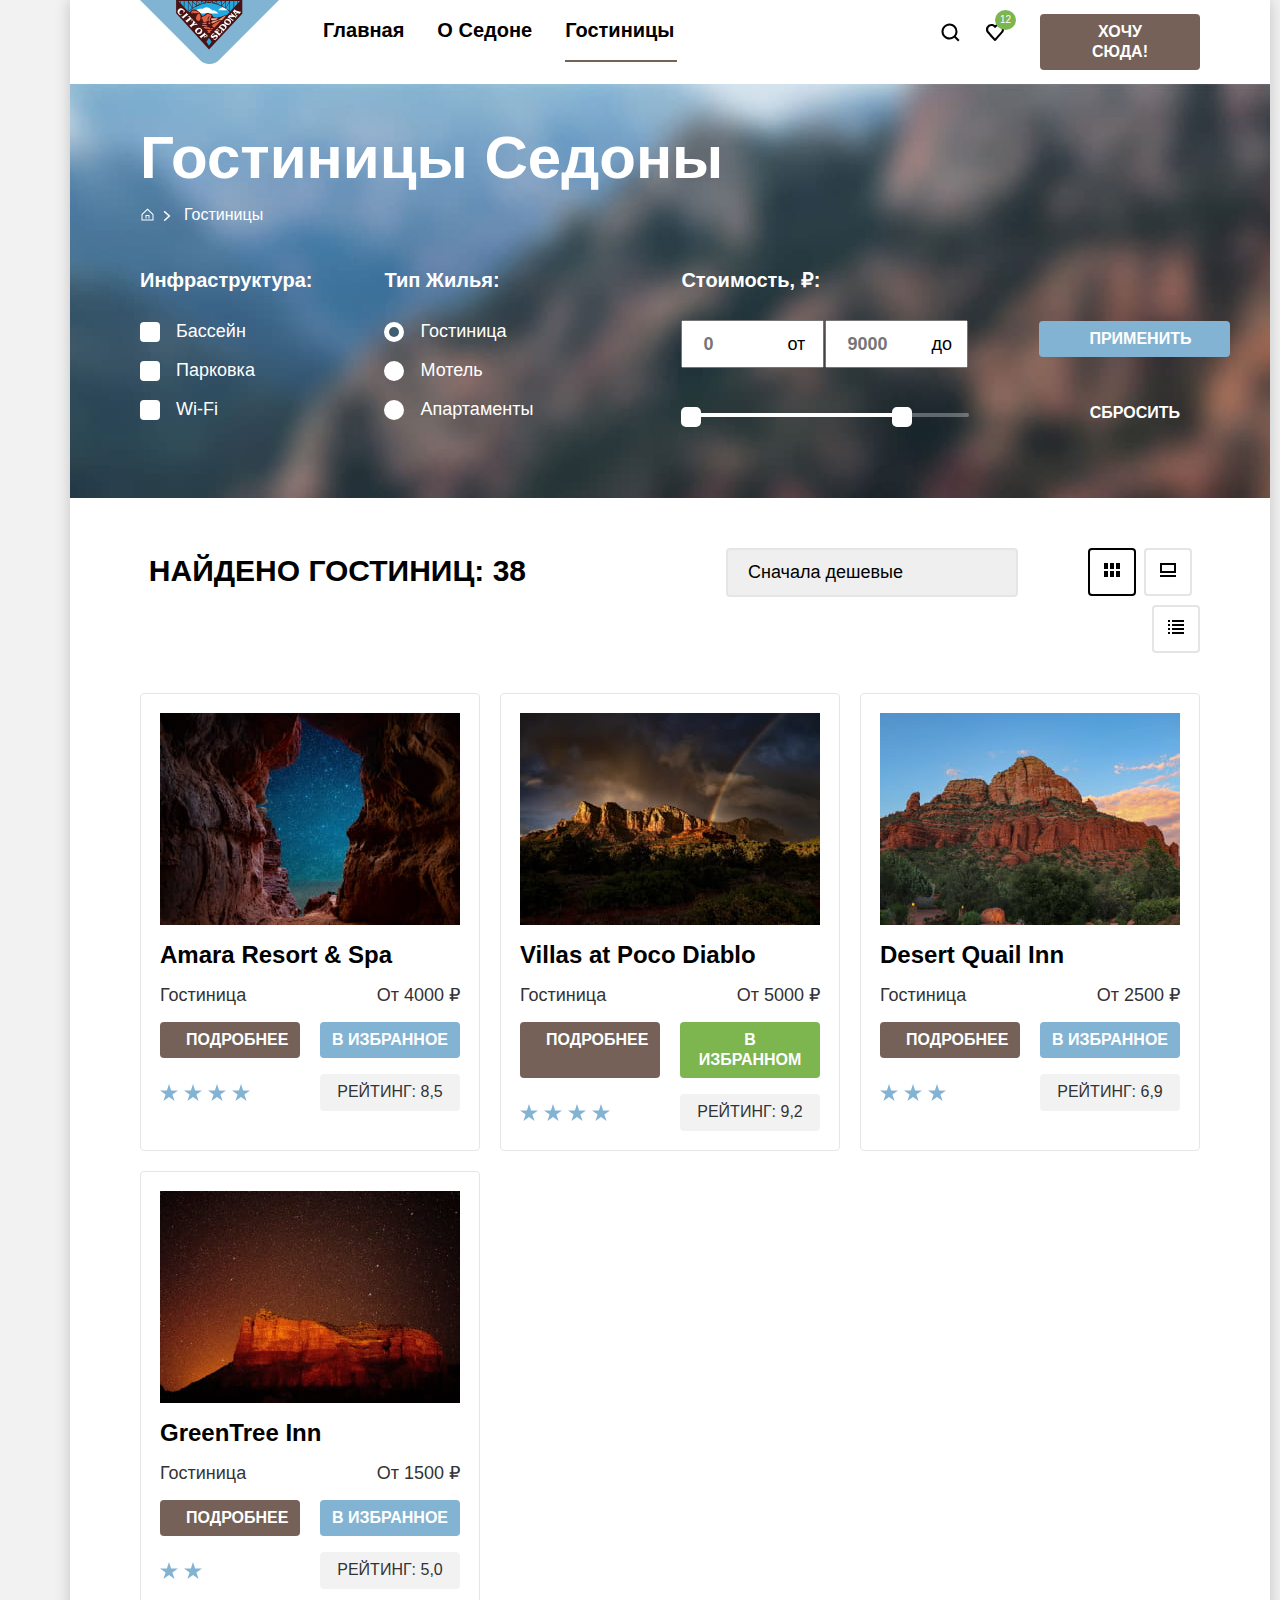
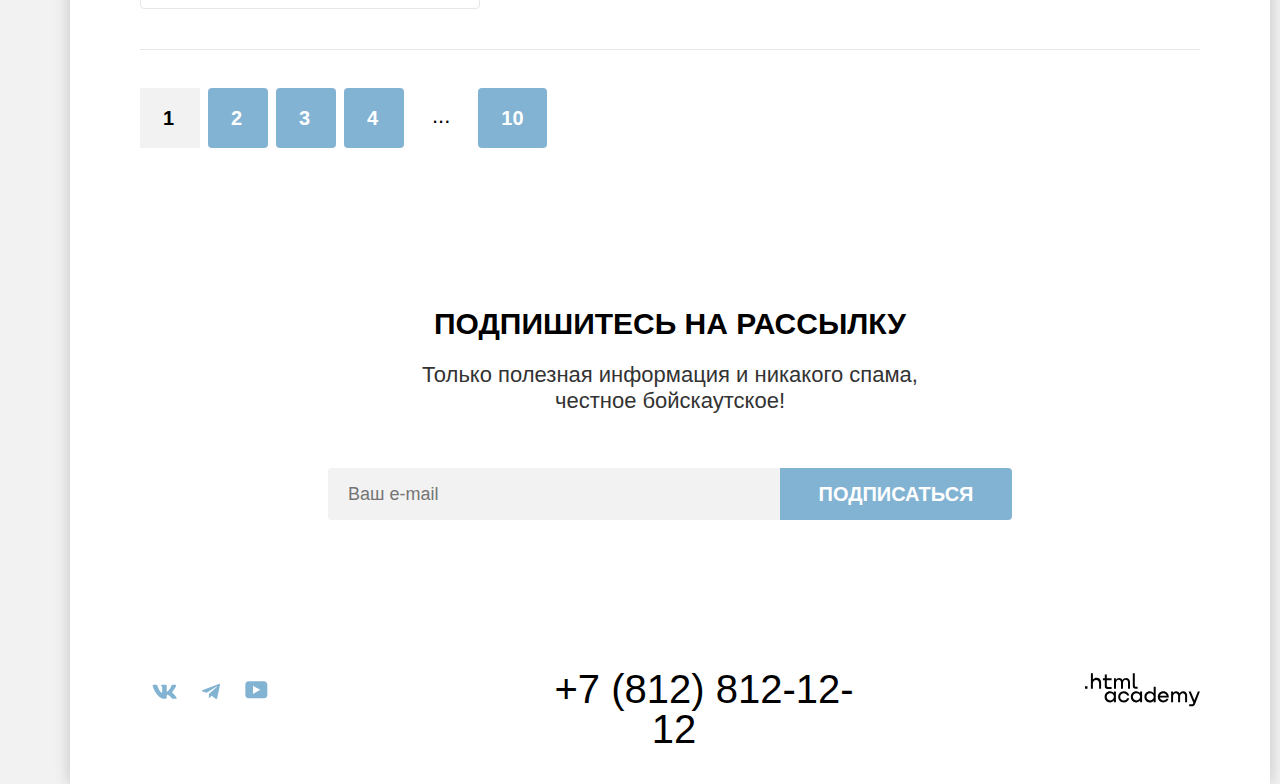
==== commit 9d12de28: "Проверяет переполнение элементов" ====
--- a/catalog.html
+++ b/catalog.html
@@ -2,17 +2,18 @@
 <html lang="ru">
   <head>
     <meta charset="utf-8">
-    <title>Каталог</title>
+      <title>Каталог</title>
     <link rel="stylesheet" href="styles/styles.css">
+    <link rel="icon" href="favicon.ico"><!-- 32×32 -->
   </head>
 
   <body>
     <div class="body-wrapper">
-    <header class="page-header">
-      <nav class="navigation">
-        <a class="navigation-logo" href="#">
-        <img alt="Логотип Седоны" src="images/logo_small.svg" width="139" height="70">
-        </a>
+      <header class="page-header">
+        <nav class="navigation">
+          <a class="navigation-logo" href="#">
+            <img class="navigation-logo-image" alt="Логотип Седоны" src="images/logo_small.svg" width="139" height="70">
+          </a>
         <ul class="navigation-list">
           <li class="navigation-item">
             <a class="navigation-link" href="index.html">Главная</a>
@@ -45,7 +46,7 @@
 
     <main class="main-hotels main-container">
       <section class="hotels-sedona">
-      <h1 class="hotels-sedona-title">Гостиницы Седоны</h1>
+        <h1 class="hotels-sedona-title">Гостиницы Седоны</h1>
 
       <ul class="breadcrumbs">
         <li class="breadcrumbs-item">
@@ -55,7 +56,7 @@
         </li>
         <li class="breadcrumbs-item">
           <a class="breadcrumbs-link">
-            <span class="breadcrumbs-text">Гостиницы</span>
+            Гостиницы
           </a>
         </li>
       </ul>
@@ -63,59 +64,59 @@
       <form class="search-filter" action="https://echo.htmlacademy.ru/" method="get">
         <fieldset class="search-filter-group">
           <legend class="search-group-title">Инфраструктура:</legend>
-          <ul class="search-filter-list">
-            <li class="search-filter-item">
-              <label class="control">
-                <input class="control-input visually-hidden" type="checkbox" name="swimmingpool" checked>
-                  <span class="control-mark"></span>
-                    Бассейн
-              </label>
-            </li>
-
-            <li class="search-filter-item">
-            <label class="control">
-            <input class="control-input visually-hidden" type="checkbox" name="parking" checked>
-            <span class="control-mark"></span>
-            Парковка
-            </label>
-            </li>
-
-            <li class="search-filter-item">
-            <label class="control">
-            <input class="control-input visually-hidden" type="checkbox" name="Wi-Fi">
-            <span class="control-mark"></span>
-            Wi-Fi
-            </label>
-            </li>
+            <ul class="search-filter-list">
+              <li class="search-filter-item">
+                <label class="control">
+                  <input class="control-input visually-hidden" type="checkbox" name="swimmingpool" checked>
+                    <span class="control-mark"></span>
+                      Бассейн
+                </label>
+              </li>
+
+              <li class="search-filter-item">
+                <label class="control">
+                  <input class="control-input visually-hidden" type="checkbox" name="parking" checked>
+                    <span class="control-mark"></span>
+                      Парковка
+                </label>
+              </li>
+
+              <li class="search-filter-item">
+                <label class="control">
+                  <input class="control-input visually-hidden" type="checkbox" name="Wi-Fi">
+                    <span class="control-mark"></span>
+                      Wi-Fi
+                </label>
+              </li>
           </ul>
         </fieldset>
 
         <fieldset class="search-filter-group">
           <legend class="search-group-title">Тип жилья:</legend>
-          <ul class="search-filter-list">
-            <li class="search-filter-item">
-              <label class="control">
-                <input class="control-input visually-hidden" type="radio" name="house-type-group" value="hotel" checked>
-                <span class="control-mark"></span>
-                Гостиница
-              </label>
-            </li>
-
-            <li class="search-filter-item">
-              <label class="control">
-                <input class="control-input visually-hidden" type="radio" name="house-type-group" value="motel">
-                <span class="control-mark"></span>
-                Мотель
-              </label>
-            </li>
-
-            <li class="search-filter-item">
-              <label class="control">
-                <input class="control-input visually-hidden" type="radio" name="house-type-group" value="apartments">
-                <span class="control-mark"></span>
-                Апартаменты
-              </label>
-            </li>
+            <ul class="search-filter-list">
+              <li class="search-filter-item">
+                <label class="control">
+                  <input class="control-input visually-hidden" type="radio" name="house-type-group" value="hotel" checked>
+                    <span class="control-mark"></span>
+                      Гостиница
+                </label>
+              </li>
+
+              <li class="search-filter-item">
+                <label class="control">
+                  <input class="control-input visually-hidden" type="radio" name="house-type-group" value="motel">
+                    <span class="control-mark"></span>
+                      Мотель
+                </label>
+              </li>
+
+              <li class="search-filter-item">
+                <label class="control">
+                  <input class="control-input visually-hidden" type="radio" name="house-type-group" value="apartments">
+                    <span class="control-mark"></span>
+                      Апартаменты
+                </label>
+              </li>
           </ul>
         </fieldset>
 
@@ -124,18 +125,17 @@
 
           <div class="search-filter-number">
             <input class="search-filter-input" type="number" name="min" placeholder="0" id="from">
-            <label class="search-filter-label" for="from">
+              <label class="search-filter-label" for="from">
               от
-            </label>
+              </label>
 
           </div>
 
           <div class="search-filter-number">
             <input class="search-filter-input" type="number" name="max" placeholder="9000" id="till">
-            <label class="search-filter-label" for="till">
-
-            до
-            </label>
+              <label class="search-filter-label" for="till">
+                до
+              </label>
           </div>
 
           <div class="range">
@@ -149,6 +149,7 @@
                 </button>
               </div>
             </div>
+          </div>
 
         </fieldset>
 
@@ -209,8 +210,8 @@
             <li class="hotel-card">
               <article>
                 <a class="hotel-card-link" href="hotel.html">
-                <img class="hotel-card-image" src="images/catalog/catalog-hotel-2.jpg" alt="Радуга над горным массивом." width="300" height="212">
-                <h3 class="hotel-card-title">Villas at Poco Diablo</h3>
+                  <img class="hotel-card-image" src="images/catalog/catalog-hotel-2.jpg" alt="Радуга над горным массивом." width="300" height="212">
+                  <h3 class="hotel-card-title">Villas at Poco Diablo</h3>
                 </a>
                 <div class="hotel-card-inner">
                   <p class="hotel-card-type">Гостиница</p>
@@ -226,8 +227,8 @@
             <li class="hotel-card">
               <article>
                 <a class="hotel-card-link" href="hotel.html">
-                <img class="hotel-card-image" src="images/catalog/catalog-hotel-3.jpg" alt="Утёс на рассвете." width="300" height="212">
-                <h3 class="hotel-card-title">Desert Quail Inn</h3>
+                  <img class="hotel-card-image" src="images/catalog/catalog-hotel-3.jpg" alt="Утёс на рассвете." width="300" height="212">
+                  <h3 class="hotel-card-title">Desert Quail Inn</h3>
                 </a>
                 <div class="hotel-card-inner">
                   <p class="hotel-card-type">Гостиница</p>
@@ -243,8 +244,8 @@
             <li class="hotel-card">
               <article>
                 <a class="hotel-card-link" href="hotel.html">
-                <img class="hotel-card-image" src="images/catalog/catalog-hotel-4.jpg" alt="Скалы на фоне звёзд." width="300" height="212">
-                <h3 class="hotel-card-title">GreenTree Inn</h3>
+                  <img class="hotel-card-image" src="images/catalog/catalog-hotel-4.jpg" alt="Скалы на фоне звёзд." width="300" height="212">
+                  <h3 class="hotel-card-title">GreenTree Inn</h3>
                 </a>
                 <div class="hotel-card-inner">
                   <p class="hotel-card-type">Гостиница</p>
@@ -285,52 +286,52 @@
 
       <section class="subscribe-inner">
         <h2 class="subscribe-title-inner">Подпишитесь на рассылку</h2>
-        <p class="subscribe-text-inner">Только полезная информация и никакого спама,<br> честное бойскаутское!</p>
-        <form class="subscribe-form-inner" action="https://echo.htmlacademy.ru/" method="post">
-        <label class="visually-hidden" for="subscribe-email-inner">Email</label>
-        <input class="subscribe-field" placeholder="Ваш e-mail" type="email" name="subscribe-email" id="subscribe-email-inner">
-        <button class="subscribe-button button" type="submit">Подписаться</button>
-        </form>
+          <p class="subscribe-text-inner">Только полезная информация и никакого спама,<br> честное бойскаутское!</p>
+            <form class="subscribe-form-inner" action="https://echo.htmlacademy.ru/" method="post">
+              <label class="visually-hidden" for="subscribe-email-inner">Email</label>
+                <input class="subscribe-field" placeholder="Ваш e-mail" type="email" name="subscribe-email" id="subscribe-email-inner">
+                <button class="subscribe-button button" type="submit">Подписаться</button>
+            </form>
       </section>
     </main>
 
     <footer class="page-footer">
       <section class="footer-social">
         <h2 class="visually-hidden">Соцсети</h2>
-        <ul class="footer-social-list">
-          <li class="footer-social-item">
-            <a class="footer-social-link" href="https://vk.com/htmlacademy">
-              <svg class="footer-social-logo" width="25" height="15" viewBox="0 0 25 15" aria-hidden="true" focusable="false" fill="none" xmlns="http://www.w3.org/2000/svg"><path fill-rule="evenodd" clip-rule="evenodd" d="M24.12 1.8c.16-.54 0-.94-.8-.94H20.7c-.67 0-.98.34-1.15.73 0 0-1.33 3.2-3.22 5.27-.61.6-.9.8-1.23.8-.16 0-.41-.2-.41-.75v-5.1c0-.66-.19-.95-.74-.95H9.82c-.42 0-.67.3-.67.59 0 .62.95.76 1.04 2.51v3.8c0 .83-.15.98-.48.98-.9 0-3.06-3.2-4.34-6.88-.25-.72-.5-1-1.18-1H1.57c-.75 0-.9.34-.9.73 0 .68.89 4.07 4.14 8.55 2.17 3.06 5.23 4.72 8 4.72 1.68 0 1.88-.37 1.88-1v-2.32c0-.74.16-.88.7-.88.38 0 1.05.19 2.6 1.66 1.79 1.75 2.08 2.54 3.08 2.54h2.63c.75 0 1.12-.37.9-1.1-.23-.72-1.08-1.77-2.2-3.02-.62-.71-1.54-1.48-1.82-1.86-.39-.5-.28-.71 0-1.15 0 0 3.2-4.42 3.54-5.93Z"/></svg>
-              <span class="visually-hidden">Вконтакте</span>
-            </a>
-          </li>
-          <li class="footer-social-item">
-            <a class="footer-social-link" href="https://t.me/htmlacademy">
-              <svg class="footer-social-logo" width="18" height="16" viewBox="0 0 18 16" aria-hidden="true" focusable="false" fill="none" xmlns="http://www.w3.org/2000/svg"><path d="M16.79.96.84 7.1c-1.09.44-1.08 1.05-.2 1.32l4.1 1.28 9.47-5.98c.44-.27.85-.13.52.17l-7.68 6.93-.28 4.22c.41 0 .6-.2.83-.41l1.99-1.94 4.13 3.06c.77.42 1.31.2 1.5-.71l2.72-12.8c.28-1.1-.43-1.61-1.16-1.28Z"/></svg>
-              <span class="visually-hidden">Телеграм</span>
-            </a>
-          </li>
-          <li class="footer-social-item">
-            <a class="footer-social-link" href="https://www.youtube.com/user/htmlacademyru">
-              <svg class="footer-social-logo" width="23" height="18" viewBox="0 0 23 18" aria-hidden="true" focusable="false" fill="none" xmlns="http://www.w3.org/2000/svg"><path d="M18.94.36H3.51C1.65.36.33 1.95.33 3.76v10.09c0 1.91 1.32 3.5 3.18 3.5h15.65c1.64 0 3.17-1.59 3.17-3.4V3.76c-.22-1.8-1.53-3.4-3.39-3.4ZM7.99 12.89V4.82l7.34 4.04-7.34 4.03Z"/></svg>
-              <span class="visually-hidden">Ютуб</span>
-            </a>
-          </li>
-        </ul>
+          <ul class="footer-social-list">
+            <li class="footer-social-item">
+              <a class="footer-social-link" href="https://vk.com/htmlacademy">
+                <svg class="footer-social-logo" width="25" height="15" viewBox="0 0 25 15" aria-hidden="true" focusable="false" fill="none" xmlns="http://www.w3.org/2000/svg"><path fill-rule="evenodd" clip-rule="evenodd" d="M24.12 1.8c.16-.54 0-.94-.8-.94H20.7c-.67 0-.98.34-1.15.73 0 0-1.33 3.2-3.22 5.27-.61.6-.9.8-1.23.8-.16 0-.41-.2-.41-.75v-5.1c0-.66-.19-.95-.74-.95H9.82c-.42 0-.67.3-.67.59 0 .62.95.76 1.04 2.51v3.8c0 .83-.15.98-.48.98-.9 0-3.06-3.2-4.34-6.88-.25-.72-.5-1-1.18-1H1.57c-.75 0-.9.34-.9.73 0 .68.89 4.07 4.14 8.55 2.17 3.06 5.23 4.72 8 4.72 1.68 0 1.88-.37 1.88-1v-2.32c0-.74.16-.88.7-.88.38 0 1.05.19 2.6 1.66 1.79 1.75 2.08 2.54 3.08 2.54h2.63c.75 0 1.12-.37.9-1.1-.23-.72-1.08-1.77-2.2-3.02-.62-.71-1.54-1.48-1.82-1.86-.39-.5-.28-.71 0-1.15 0 0 3.2-4.42 3.54-5.93Z"/></svg>
+                <span class="visually-hidden">Вконтакте</span>
+              </a>
+            </li>
+            <li class="footer-social-item">
+              <a class="footer-social-link" href="https://t.me/htmlacademy">
+                <svg class="footer-social-logo" width="18" height="16" viewBox="0 0 18 16" aria-hidden="true" focusable="false" fill="none" xmlns="http://www.w3.org/2000/svg"><path d="M16.79.96.84 7.1c-1.09.44-1.08 1.05-.2 1.32l4.1 1.28 9.47-5.98c.44-.27.85-.13.52.17l-7.68 6.93-.28 4.22c.41 0 .6-.2.83-.41l1.99-1.94 4.13 3.06c.77.42 1.31.2 1.5-.71l2.72-12.8c.28-1.1-.43-1.61-1.16-1.28Z"/></svg>
+                <span class="visually-hidden">Телеграм</span>
+              </a>
+            </li>
+            <li class="footer-social-item">
+              <a class="footer-social-link" href="https://www.youtube.com/user/htmlacademyru">
+                <svg class="footer-social-logo" width="23" height="18" viewBox="0 0 23 18" aria-hidden="true" focusable="false" fill="none" xmlns="http://www.w3.org/2000/svg"><path d="M18.94.36H3.51C1.65.36.33 1.95.33 3.76v10.09c0 1.91 1.32 3.5 3.18 3.5h15.65c1.64 0 3.17-1.59 3.17-3.4V3.76c-.22-1.8-1.53-3.4-3.39-3.4ZM7.99 12.89V4.82l7.34 4.04-7.34 4.03Z"/></svg>
+                <span class="visually-hidden">Ютуб</span>
+              </a>
+            </li>
+          </ul>
       </section>
 
       <section class="footer-phone">
-      <h2 class="visually-hidden">Телефон</h2>
-      <a class="footer-phone-number" href="tel:+78128121212">+7 (812) 812-12-12</a>
-    </section>
+        <h2 class="visually-hidden">Телефон</h2>
+          <a class="footer-phone-number" href="tel:+78128121212">+7 (812) 812-12-12</a>
+      </section>
 
     <section class="footer-copyright">
         <h2 class="visually-hidden">Копирайт</h2>
-        <a class="footer-link" href="https://htmlacademy.ru">
-          <svg class="footer-contacts-logo" width="115" height="34" viewBox="0 0 115 34" fill="none" xmlns="http://www.w3.org/2000/svg"><path d="M0 13.26v2.6h2.5v-2.6H0ZM11.6 4.86c-1.6 0-2.8.7-3.6 1.7h-.1V.36h-2v15.5h2v-5.3c0-2.1 1.3-3.6 3.3-3.6 1.8 0 2.9 1.4 2.9 3.2v5.7h2v-6.1c.1-3-1.8-4.9-4.5-4.9ZM26.6 5.16h-4.8v-3.7h-2v3.8h-1.9v2h1.9v6c0 1.7 1 2.7 2.7 2.7h4.1v-2h-3.7c-.7 0-1.1-.4-1.1-1.1v-5.7h4.8v-2ZM41.1 4.96c-1.6 0-2.9.8-3.5 2.1h-.1c-.6-1.2-1.8-2.1-3.4-2.1-1.4 0-2.5.8-3.1 1.8h-.1v-1.6H29v10.6h2v-5.4c0-2 1-3.5 2.6-3.5 1.5 0 2.4 1 2.4 2.6v6.3h2v-5.6c0-2.4 1.4-3.3 2.6-3.3 1.5 0 2.4 1 2.4 2.6v6.3h2v-6.5c.1-2.5-1.4-4.3-3.9-4.3ZM47.8 13.06c0 1.7 1 2.7 2.8 2.7h2v-2h-1.7c-.7 0-1.1-.4-1.1-1.1V.36h-2v12.7ZM28.9 20.06c-.9-1.1-2.2-1.8-3.9-1.8-3.1 0-5.4 2.3-5.4 5.6s2.3 5.6 5.4 5.6c1.8 0 3-.8 3.8-1.9h.1v1.6h2v-10.6h-2v1.5Zm-3.6 7.4c-2.2 0-3.6-1.6-3.6-3.6s1.4-3.6 3.6-3.6 3.6 1.6 3.6 3.6c0 1.9-1.4 3.6-3.6 3.6ZM44.2 22.36c-.5-2.4-2.6-4.1-5.4-4.1a5.4 5.4 0 0 0-5.6 5.6c0 3.1 2.2 5.6 5.6 5.6 2.8 0 4.9-1.8 5.4-4.2h-2.1a3.4 3.4 0 0 1-3.3 2.3c-2.2 0-3.6-1.6-3.6-3.6s1.4-3.6 3.6-3.6c1.6 0 2.8 1 3.3 2.2h2.1v-.2ZM55.1 20.06c-.9-1.1-2.2-1.8-3.9-1.8-3.1 0-5.4 2.3-5.4 5.6s2.3 5.6 5.4 5.6c1.8 0 3-.8 3.8-1.9h.1v1.6h2v-10.6h-2v1.5Zm-3.6 7.4c-2.2 0-3.6-1.6-3.6-3.6s1.4-3.6 3.6-3.6 3.6 1.6 3.6 3.6c0 1.9-1.5 3.6-3.6 3.6ZM68.7 20.16c-.9-1.1-2.2-1.9-3.9-1.9-3.1 0-5.4 2.3-5.4 5.6s2.2 5.6 5.4 5.6c1.7 0 3-.8 3.8-1.8h.1v1.5h2v-15.4h-2v6.4Zm-3.6 7.3c-2.2 0-3.6-1.6-3.6-3.6s1.4-3.6 3.6-3.6 3.6 1.6 3.6 3.6c-.1 2-1.5 3.6-3.6 3.6ZM78.3 18.26c-3.3 0-5.5 2.5-5.5 5.6 0 3 2.1 5.6 5.5 5.6 2.5 0 4.5-1.3 5.2-3.6h-2.1c-.5 1-1.6 1.6-3 1.6-1.9 0-3.3-1.3-3.4-2.9h8.8c.2-3.6-2-6.3-5.5-6.3Zm0 1.9c1.7 0 3 1 3.3 2.6h-6.5c.3-1.5 1.5-2.6 3.2-2.6ZM98.2 18.26c-1.6 0-2.9.8-3.6 2h-.1c-.6-1.2-1.8-2-3.4-2-1.4 0-2.5.7-3.1 1.8v-1.5h-1.9v10.6h2v-5.4c0-2 1-3.4 2.6-3.5 1.5 0 2.4 1 2.4 2.6v6.3h2v-5.6c0-2.4 1.4-3.3 2.6-3.3 1.5 0 2.4 1 2.4 2.6v6.3h2v-6.5c.1-2.6-1.4-4.4-3.9-4.4ZM109.4 27.36l-3.6-8.9h-2.2l4.8 11.6c-.3.9-.7 1.2-1.7 1.2h-2.5v2h2.5c1.8 0 2.8-.8 3.5-2.6l4.7-12.2h-2.1l-3.4 8.9Z"/></svg>
-        </a>
-      </section>
-    </footer>
+          <a class="footer-link" href="https://htmlacademy.ru">
+            <svg class="footer-contacts-logo" width="115" height="34" viewBox="0 0 115 34" fill="none" xmlns="http://www.w3.org/2000/svg"><path d="M0 13.26v2.6h2.5v-2.6H0ZM11.6 4.86c-1.6 0-2.8.7-3.6 1.7h-.1V.36h-2v15.5h2v-5.3c0-2.1 1.3-3.6 3.3-3.6 1.8 0 2.9 1.4 2.9 3.2v5.7h2v-6.1c.1-3-1.8-4.9-4.5-4.9ZM26.6 5.16h-4.8v-3.7h-2v3.8h-1.9v2h1.9v6c0 1.7 1 2.7 2.7 2.7h4.1v-2h-3.7c-.7 0-1.1-.4-1.1-1.1v-5.7h4.8v-2ZM41.1 4.96c-1.6 0-2.9.8-3.5 2.1h-.1c-.6-1.2-1.8-2.1-3.4-2.1-1.4 0-2.5.8-3.1 1.8h-.1v-1.6H29v10.6h2v-5.4c0-2 1-3.5 2.6-3.5 1.5 0 2.4 1 2.4 2.6v6.3h2v-5.6c0-2.4 1.4-3.3 2.6-3.3 1.5 0 2.4 1 2.4 2.6v6.3h2v-6.5c.1-2.5-1.4-4.3-3.9-4.3ZM47.8 13.06c0 1.7 1 2.7 2.8 2.7h2v-2h-1.7c-.7 0-1.1-.4-1.1-1.1V.36h-2v12.7ZM28.9 20.06c-.9-1.1-2.2-1.8-3.9-1.8-3.1 0-5.4 2.3-5.4 5.6s2.3 5.6 5.4 5.6c1.8 0 3-.8 3.8-1.9h.1v1.6h2v-10.6h-2v1.5Zm-3.6 7.4c-2.2 0-3.6-1.6-3.6-3.6s1.4-3.6 3.6-3.6 3.6 1.6 3.6 3.6c0 1.9-1.4 3.6-3.6 3.6ZM44.2 22.36c-.5-2.4-2.6-4.1-5.4-4.1a5.4 5.4 0 0 0-5.6 5.6c0 3.1 2.2 5.6 5.6 5.6 2.8 0 4.9-1.8 5.4-4.2h-2.1a3.4 3.4 0 0 1-3.3 2.3c-2.2 0-3.6-1.6-3.6-3.6s1.4-3.6 3.6-3.6c1.6 0 2.8 1 3.3 2.2h2.1v-.2ZM55.1 20.06c-.9-1.1-2.2-1.8-3.9-1.8-3.1 0-5.4 2.3-5.4 5.6s2.3 5.6 5.4 5.6c1.8 0 3-.8 3.8-1.9h.1v1.6h2v-10.6h-2v1.5Zm-3.6 7.4c-2.2 0-3.6-1.6-3.6-3.6s1.4-3.6 3.6-3.6 3.6 1.6 3.6 3.6c0 1.9-1.5 3.6-3.6 3.6ZM68.7 20.16c-.9-1.1-2.2-1.9-3.9-1.9-3.1 0-5.4 2.3-5.4 5.6s2.2 5.6 5.4 5.6c1.7 0 3-.8 3.8-1.8h.1v1.5h2v-15.4h-2v6.4Zm-3.6 7.3c-2.2 0-3.6-1.6-3.6-3.6s1.4-3.6 3.6-3.6 3.6 1.6 3.6 3.6c-.1 2-1.5 3.6-3.6 3.6ZM78.3 18.26c-3.3 0-5.5 2.5-5.5 5.6 0 3 2.1 5.6 5.5 5.6 2.5 0 4.5-1.3 5.2-3.6h-2.1c-.5 1-1.6 1.6-3 1.6-1.9 0-3.3-1.3-3.4-2.9h8.8c.2-3.6-2-6.3-5.5-6.3Zm0 1.9c1.7 0 3 1 3.3 2.6h-6.5c.3-1.5 1.5-2.6 3.2-2.6ZM98.2 18.26c-1.6 0-2.9.8-3.6 2h-.1c-.6-1.2-1.8-2-3.4-2-1.4 0-2.5.7-3.1 1.8v-1.5h-1.9v10.6h2v-5.4c0-2 1-3.4 2.6-3.5 1.5 0 2.4 1 2.4 2.6v6.3h2v-5.6c0-2.4 1.4-3.3 2.6-3.3 1.5 0 2.4 1 2.4 2.6v6.3h2v-6.5c.1-2.6-1.4-4.4-3.9-4.4ZM109.4 27.36l-3.6-8.9h-2.2l4.8 11.6c-.3.9-.7 1.2-1.7 1.2h-2.5v2h2.5c1.8 0 2.8-.8 3.5-2.6l4.7-12.2h-2.1l-3.4 8.9Z"/></svg>
+          </a>
+    </section>
+  </footer>
 
     </div>
   </body>
--- a/styles/styles.css
+++ b/styles/styles.css
@@ -27,6 +27,7 @@
   display: flex;
   flex-direction: column;
   min-height: 100%;
+  min-width: 1340px;
   background-color:#F2F2F2;
   color: #333333;
   margin: 0;
@@ -60,19 +61,19 @@
 .page-header {
   background-color: #FFFFFF;
   color: #000000;
-  height: 64px;
+  padding-right: 65px;
+  padding-left: 70px;
 }
 
 .navigation {
   display: flex;
   flex-wrap: wrap;
-  padding-left: 70px;
-  padding-right: 0;
 }
 
 .navigation-logo{
   margin-right: 44px;
   z-index: 0;
+  height: 64px;
 }
 
 .navigation-list {
@@ -81,6 +82,7 @@
   list-style-type: none;
   margin: 0;
   padding: 0;
+  max-width: 400px;
 }
 
 .navigation-link {
@@ -91,48 +93,50 @@
   line-height: 24px;
   background-color: #FFFFFF;
   text-decoration: none;
-  padding: 18px 33px 18px 0;
+  padding: 18px 3px 18px 0;
   box-sizing: border-box;
 }
 
-/* .navigation-link:focus-visible {
-  border: 3px solid #83B3D3;
-}
-
-.navigation-link:focus  {
-  border: 3px solid #83B3D3;
-}
-
 .navigation-link-current {
-  border-bottom: 2px solid #756257;
-  padding-bottom: 20px;
-} */
-
-.navigation-item a:focus-visible {
-  border: 3px solid #83B3D3;
-}
-
-.navigation-item a:focus {
-  border: 3px solid #83B3D3;
-}
-
+  border-bottom: 2px solid #756257;;
+}
+
+.navigation-item {
+ margin-right: 30px;
+
+}
+
+.navigation-item a:focus-visible,
+.navigation-user-item a:focus-visible,
+.navigation-logo a:focus-visible {
+  outline: 3px solid #83B3D3;
+}
+
+.navigation-item a:focus,
+.navigation-user-item a:focus,
+.navigation-logo a:focus-visible{
+  outline: 3px solid #83B3D3;
+}
+
+.navigation-logo-image {
+  height: 64px;
+}
 
 .navigation-user {
   display: flex;
   flex-wrap: wrap;
   margin-top: 0;
-  margin-left: 270px;
+  margin-left: auto;
   margin-right: 20px;
+  margin-bottom: 0;
   list-style-type: none;
   padding: 0;
 }
 
-/* .navigation-user-item {
-  background-color: #FFFFFF;
-  background-size: 20px;
-  background-repeat: no-repeat;
-  background-position: center;
-} */
+.navigation-user-item {
+  margin-right: 5px;
+
+}
 
 .navigation-user-link {
   display: block;
@@ -143,7 +147,7 @@
   line-height: 24px;
   background-color: #FFFFFF;
   text-decoration: none;
-  min-width: 45px;
+  min-width: 40px;
   min-height: 64px;
 
 }
@@ -197,10 +201,11 @@
 }
 
 .header-button {
-  padding: 8px 24px;
+  padding: 8px 20px;
   margin-top: 14px;
-  margin-right: 0;
-  height: 36px;
+  margin-right: 5px;
+  margin-bottom: 14px;
+  max-width: 160px;
 }
 
 .button:hover,
@@ -264,6 +269,8 @@
   text-transform: uppercase;
   color: #000000;
   padding-top: 69px;
+  padding-left: 20px;
+  padding-right: 20px;
   margin: 0;
 }
 
@@ -281,7 +288,9 @@
   padding: 0;
 }
 
-
+.item-dark {
+  min-width: 400px;
+}
 
 .advantages-item {
   background-color: #83B3D31F;
@@ -291,9 +300,7 @@
 }
 
 .advantages-item-description {
-  padding-top: 30px;
-  padding-left: 85px;
-  padding-right: 85px;
+  padding: 30px 85px;
   margin: 0;
   font-size: 18px;
   line-height: 21px;
@@ -332,7 +339,7 @@
 }
 
 .advantages-item-title {
-  padding-top: 103px;
+  padding: 103px 20px 0 20px;
 
 }
 
@@ -340,8 +347,10 @@
   color: #FFFFFF;
   padding-top: 92px;
   padding-bottom: 30px;
-  margin: 0;
+  /* padding-left: 10px; */
+  margin: 0 auto;
   position: relative;
+  text-align: center;
 }
 
 .advantages-item-title-dark::after {
@@ -412,9 +421,7 @@
 .advantages-special-description {
   font-size: 18px;
   line-height: 21px;
-  padding-top: 30px;
-  padding-left: 85px;
-  padding-right: 85px;
+  padding: 30px 85px 30px 85px;
   margin: 0;
   text-align: center;
 }
@@ -425,8 +432,7 @@
   line-height: 36px;
   text-transform: uppercase;
   color: #000000;
-  padding-top: 96px;
-  padding-bottom: 20px;
+  padding: 96px 20px 20px 20px;
   margin: 0;
 }
 
@@ -487,7 +493,7 @@
 .subscribe-title {
   margin-top: 0;
   margin-bottom: 20px;
-  padding-top: 96px;
+  padding: 96px 30px 0 30px;
   text-transform: uppercase;
   font-weight: 700;
   font-size: 30px;
@@ -524,6 +530,12 @@
   display: flex;
   min-height: 40px;
   padding: 45px 70px 35px 82px;
+  justify-content: space-between;
+}
+
+.footer-social {
+  min-width: 141px;
+  max-width: 250px;
 }
 
 .footer-social-list {
@@ -545,7 +557,6 @@
 }
 
 .footer-copyright {
-  margin-left: 235px;
   padding-top: 4px;
 }
 
@@ -572,6 +583,10 @@
   margin-right: 0;
 }
 
+.footer-phone {
+  text-align: center;
+  max-width: 400px;
+}
 
 .footer-phone-number {
   font-size: 40px;
@@ -580,7 +595,9 @@
   text-transform: uppercase;
   color:#000000;
   text-decoration: none;
-  margin-left: 225px;
+  padding-left: 30px;
+  padding-right: 30px;
+
 }
 
 .footer-phone-number:hover {
@@ -626,65 +643,79 @@
   font-size: 60px;
   line-height: 78px;
   margin: 0;
-  padding-left: 70px;
+  padding: 0 70px;
 }
 
 .breadcrumbs{
   list-style-type: none;
   display: flex;
-  margin: 0;
+  margin: 5px auto 40px 71px;
   padding: 0;
   flex-wrap: wrap;
-  margin-right: auto;
-  margin-bottom: 40px;
-  margin-left: 71px;
   font-size: 16px;
   justify-content: start;
   align-items: center;
 }
 
-.breadcrumbs-item:last-child {
-  margin-right: 0;
-}
-
 .breadcrumbs-link {
-  display: block;
+  color: inherit;
+}
+
+.breadcrumbs-item {
+  position: relative;
   margin-right: 28px;
-  min-width: 12px;
-  min-height: 12px;
-  position: relative;
-
-}
-
-.breadcrumbs-home {
-  background-image: url("../images/breadcrumbs-home.svg");
-  background-repeat: no-repeat;
-  position: relative;
-}
-
-.breadcrumbs-home::after {
-  position:absolute;
-  content: '';
+  list-style-type: none;
+}
+
+.breadcrumbs-item::before {
+  position: absolute;
+  top: 10px;
+  right: -20px;
   width: 8px;
-  height: 20px;
+  height: 10px;
   background-image: url(../images/breadcrumbs-arrow.svg);
   background-repeat: no-repeat;
   background-position: center;
-  left: 24px;
-}
-
-.breadcrumbs-text {
+  content: "";
+
+}
+
+.breadcrumbs-home {
   display: block;
-  padding-top: 5px;
-}
-
-.breadcrumbs-link:focus-visible {
-  outline: none;
-  border: 3px solid #83B3D3;
+  width: 15px;
+  height: 15px;
+  background-image: url("../images/breadcrumbs-home.svg");
+  background-repeat: no-repeat;
+}
+
+.breadcrumbs-item:first-child::before {
+  position: absolute;
+  top: 3px;
+  right: -15px;
+  width: 8px;
+  height: 10px;
+  background-image: url(../images/breadcrumbs-arrow.svg);
+  background-repeat: no-repeat;
+  background-position: center;
+  content: "";
+}
+
+
+
+.breadcrumbs-item:last-child::before {
+  content: none;
+}
+
+.breadcrumbs-link:focus-visible,
+.breadcrumbs-item:focus-visible {
+  outline: 3px solid #83B3D3;
   border-radius: 3px;
 }
-.breadcrumbs-link:focus {
-  color: #ffffff;
+
+.breadcrumbs-link:focus,
+.breadcrumbs-item:focus {
+  outline: 3px solid #83B3D3;
+  border-radius: 3px;
 }
 
 .breadcrumbs-link:hover {
@@ -774,14 +805,16 @@
 }
 
 .control:hover .control-mark {
-  box-shadow: 0px 4px 10px #00000040;
-}
-
-.control-input:disabled + .control-mark {
+  box-shadow: 0 4px 10px #00000040;
+}
+
+.control-input[type="checkbox"]:disabled + .control-mark {
   border-color: #E6E6E6;
 }
 
-
+.control-input[type="radio"]:disabled + .control-mark {
+  border-color: #E6E6E6;
+}
 
 .control-input[type="radio"] + .control-mark {
   border-radius: 50%;
@@ -807,6 +840,27 @@
   outline: 2px solid #82B3D3;
 }
 
+.control-input[type="radio"]:focus-visible + .control-mark{
+  outline: 2px solid #82B3D3;
+}
+
+.control-input[type="radio"]:focus + .control-mark{
+  outline: 2px solid #82B3D3;
+}
+
+.control-input[type="radio"]:focus-visible {
+  outline: 2px solid #82B3D3;
+}
+
+.control-input[type="radio"]:focus {
+  outline: 2px solid #82B3D3;
+}
+
+.control-input:focus-visible + .control-mark{
+  outline: 2px solid #82B3D3;
+}
+
+
 .control-input:active + .control-mark{
   background-color: #95a9bc;
 }
@@ -846,14 +900,14 @@
 .search-filter-input:focus,
 .subscribe-field:focus {
   background-color: #E6E6E6;
-  border: 3px solid #83B3D3;
+  outline: 3px solid #83B3D3;
   border-radius: 4px 0 0 4px;
 }
 
 .search-filter-input:active,
 .subscribe-field:active {
   background-color: #F2F2F2;
-  border: 2px solid #000000;
+  outline: 2px solid #000000;
   border-radius: 4px 0 0 4px;
 }
 
@@ -913,7 +967,7 @@
 
 .toggle-min {
   top: -6px;
-  left: 0px;
+  left: 0;
 }
 
 .toggle-max {
@@ -945,6 +999,8 @@
 
 .button-reset {
   background-color: transparent;
+  padding-top: 8px;
+  padding-bottom: 8px;
 }
 
 .button-reset:hover {
@@ -959,7 +1015,7 @@
 
 .button-reset:focus{
   background-color: transparent;
-  border: 3px solid #83B3D3;
+  outline: 3px solid #83B3D3;
   border-radius: 4px;
 
 }
@@ -971,8 +1027,10 @@
 
 .search-results-container {
   display: flex;
-  padding: 50px 70px 40px 70px;
+  flex-wrap: wrap;
+  padding: 50px 70px 32px 70px;
   align-items: top;
+  justify-content: flex-end;
 
 }
 
@@ -994,18 +1052,23 @@
   width: 292px;
   border: 2px solid #E5E5E5;
   border-radius: 4px;
-  padding: 14px 20px;
+  padding: 12px 20px;
   margin-right: 70px;
+  margin-bottom: 8px;
+  background-image: url("../images/select-arrow.svg");
+  background-repeat: no-repeat;
+  background-position: right 16px center;
+  appearance: none;
 
 }
 
 .select-control:hover,
 .select-control:focus {
-  border: 2px solid #68A2CA;
+  outline: 2px solid #68A2CA;
 }
 
 .select-control:active {
-  border: 2px solid #3F5E72;
+  outline: 2px solid #3F5E72;
 }
 
 .select-control:disabled {
@@ -1023,6 +1086,7 @@
   height: 48px;
   padding: 0;
   margin-right: 8px;
+  margin-bottom: 8px;
 }
 
 .button-light:last-child {
@@ -1036,13 +1100,13 @@
 
 .button-light:hover,
 .button-light:active {
-  border: 2px solid #000000;
+  outline: 2px solid #000000;
   border-radius: 4px;
   background-color: #FFFFFF;
 
 }
 .button-light:focus {
-border: 2px solid #68A2CA;
+outline: 2px solid #68A2CA;
 border-radius: 4px;
 background-color: #FFFFFF;
 }
@@ -1189,9 +1253,13 @@
   padding: 0;
   display: flex;
   flex-wrap: wrap;
-  padding-top: 35px;
+  padding-top: 38px;
   border-top: 1px solid #E6E6E6;
 
+}
+
+.pagination-item {
+  margin-bottom: 8px;
 }
 
 .pagination-item:not(:last-child) {
@@ -1202,9 +1270,8 @@
   display: block;
   box-sizing: border-box;
   margin: 0;
-  padding: 0;
-  width: 60px;
-  height: 60px;
+  min-width: 60px;
+  min-height: 60px;
   font-size: 20px;
   line-height: 36px;
   font-weight: 700;
@@ -1219,10 +1286,12 @@
   background-color: #F2F2F2;
   color: #000000;
 }
+
 .pagination-next {
   background-color: #FFFFFF;
   color: #000000;
 }
+
 .pagination-link:hover,
 .pagination-link:focus {
   background-color: #68A2CA;
@@ -1246,12 +1315,12 @@
 .pagination-disabled {
   color: #000000;
   background-color: #FFFFFF;
-  padding: 12px 20px;
+  padding: 15px 20px;
 }
 
 .subscribe-inner {
   text-align: center;
-  margin-top: 156px;
+  margin-top: 150px;
 }
 
 .subscribe-form-inner {
@@ -1266,7 +1335,7 @@
   line-height: 36px;
   text-transform: uppercase;
   color: #000000;
-  padding-bottom: 20px;
+  padding: 0 30px 20px 30px;
   margin: 0;
 
 
@@ -1290,7 +1359,6 @@
 
 .modal {
   position: relative;
-
   margin: auto;
   padding: 64px 70px;
   background-color: #ffffff;
@@ -1309,7 +1377,6 @@
   background-color: #F2F2F2;
   border-radius: 50%;
   border: none;
-
   background-repeat: no-repeat;
   background-position: center;
   cursor: pointer;
@@ -1322,7 +1389,7 @@
 
 .modal-close-button:focus {
   background-color: #E6E6E6;
-  border: 3px solid #83B3D3;
+  outline: 3px solid #83B3D3;
 
 }
 
@@ -1338,6 +1405,7 @@
   text-transform: uppercase;
   color: #000000;
   margin: 0;
+  max-width: 520px;
 
 }
 
@@ -1363,13 +1431,23 @@
   position: relative;
 }
 
-.datein {
+.datein-wrap {
   grid-row-start: 1;
   grid-row-end: 1;
   grid-column-start: 2;
   grid-column-end: 5;
   max-width: 440px;
   height: 48px;
+  position: relative;
+}
+
+.datein {
+  grid-row-start: 1;
+  grid-row-end: 1;
+  grid-column-start: 2;
+  grid-column-end: 5;
+  width: 440px;
+  height: 48px;
   padding-left: 20px;
   padding-right: 20px;
   font-weight: 700;
@@ -1377,19 +1455,32 @@
   line-height: 24px;
   box-sizing: border-box;
 
+
 }
 
 .modal-calendar {
-  /* position: absolute;
-  top: 180px;
-  left: 620px; */
-  background-color: yellow;
+  position: absolute;
+  top: 15px;
+  left: 400px;
   width: 16px;
   height: 16px;
   background-image: url(../images/calendar.svg);
   background-repeat: no-repeat;
   cursor: pointer;
 }
+
+.modal-calendar-two {
+  position: absolute;
+  top: 15px;
+  left: 400px;
+  width: 16px;
+  height: 16px;
+  background-image: url(../images/calendar.svg);
+  background-repeat: no-repeat;
+  cursor: pointer;
+}
+
+
 
 .modal-error {
   font-weight: 400;
@@ -1400,9 +1491,7 @@
   grid-row-end: 2;
   grid-column-start: 2;
   grid-column-end: 5;
-  padding-bottom: 23px;
-  vertical-align: top;
-  padding-left: 20px;;
+  padding: 5px 15px 23px 20px;
 
 }
 
@@ -1415,12 +1504,22 @@
   padding-top: 15px;
 }
 
+.dateout-wrap {
+    grid-row-start: 3;
+    grid-row-end: 3;
+    grid-column-start: 2;
+    grid-column-end: 5;
+    max-width: 440px;
+    height: 48px;
+    position: relative;
+}
+
 .dateout {
   grid-row-start: 3;
   grid-row-end: 3;
   grid-column-start: 2;
   grid-column-end: 5;
-  max-width: 440px;
+  width: 440px;
   height: 48px;
   padding-left: 17px;
   padding-right: 20px;
@@ -1443,7 +1542,7 @@
   align-items: center;
   color: #333333;
   padding-bottom: 23px;
-  padding-top: 10px;
+  padding-top: 5px;
   padding-left: 20px;
 
 }
@@ -1454,6 +1553,8 @@
   grid-column-start: 1;
   grid-column-end: 2;
   align-self: baseline;
+  max-width: 137px;
+  display: block;
 }
 
 .adultsnumber {
@@ -1474,8 +1575,12 @@
   grid-column-end: 4;
   align-self: baseline;
   margin-top: 10px;
-
-}
+  max-width: 131px;
+  display: block;
+
+}
+
+
 
 .tooltip {
   position: absolute;
@@ -1506,7 +1611,6 @@
   text-transform: none;
   padding:15px 18px 18px 22px;
   border-radius: 10px;
-  display: block;
   width: 216px;
   position: absolute;
   bottom: 100%;
@@ -1567,28 +1671,38 @@
   cursor: pointer;
 }
 
+.modal-change:focus-within {
+  border: 3px solid #82B3D3;
+  border-radius: 4px;
+}
+
+.minus,
 .plus {
   fill: #756157;
   opacity: 0.3;
-}
+  width: 14px;
+  height: 14px;
+}
+
 
 .plus:hover,
 .minus:hover {
   fill:#000000;
   opacity: 1;
-
 }
 
 .plus:focus-visible,
 .minus:focus-visible {
   border: 3px solid #82B3D3;
   border-radius: 4px;
+
+}
+
+.plus:focus,
+.minus:focus {
+  border: 3px solid #82B3D3;
+  border-radius: 4px;
  }
-
-.minus {
-  fill: #756157;
-  opacity: 0.3;
-}
 
 
 
@@ -1619,14 +1733,14 @@
 .datein:focus-visible,
 .dateout:focus-visible {
   background-color: #E6E6E6;
-  border: 3px solid #83B3D3;
+  outline: 3px solid #83B3D3;
   border-radius: 4px 0 0 4px;
 }
 
 .datein:active,
 .dateout:active {
   background-color: #F2F2F2;
-  border: 2px solid #000000;
+  outline: 2px solid #000000;
   border-radius: 4px 0 0 4px;
 }
 
@@ -1644,7 +1758,6 @@
 }
 
 
-
-  .modal-container-close {
+.modal-container-close {
   display: none;
 }
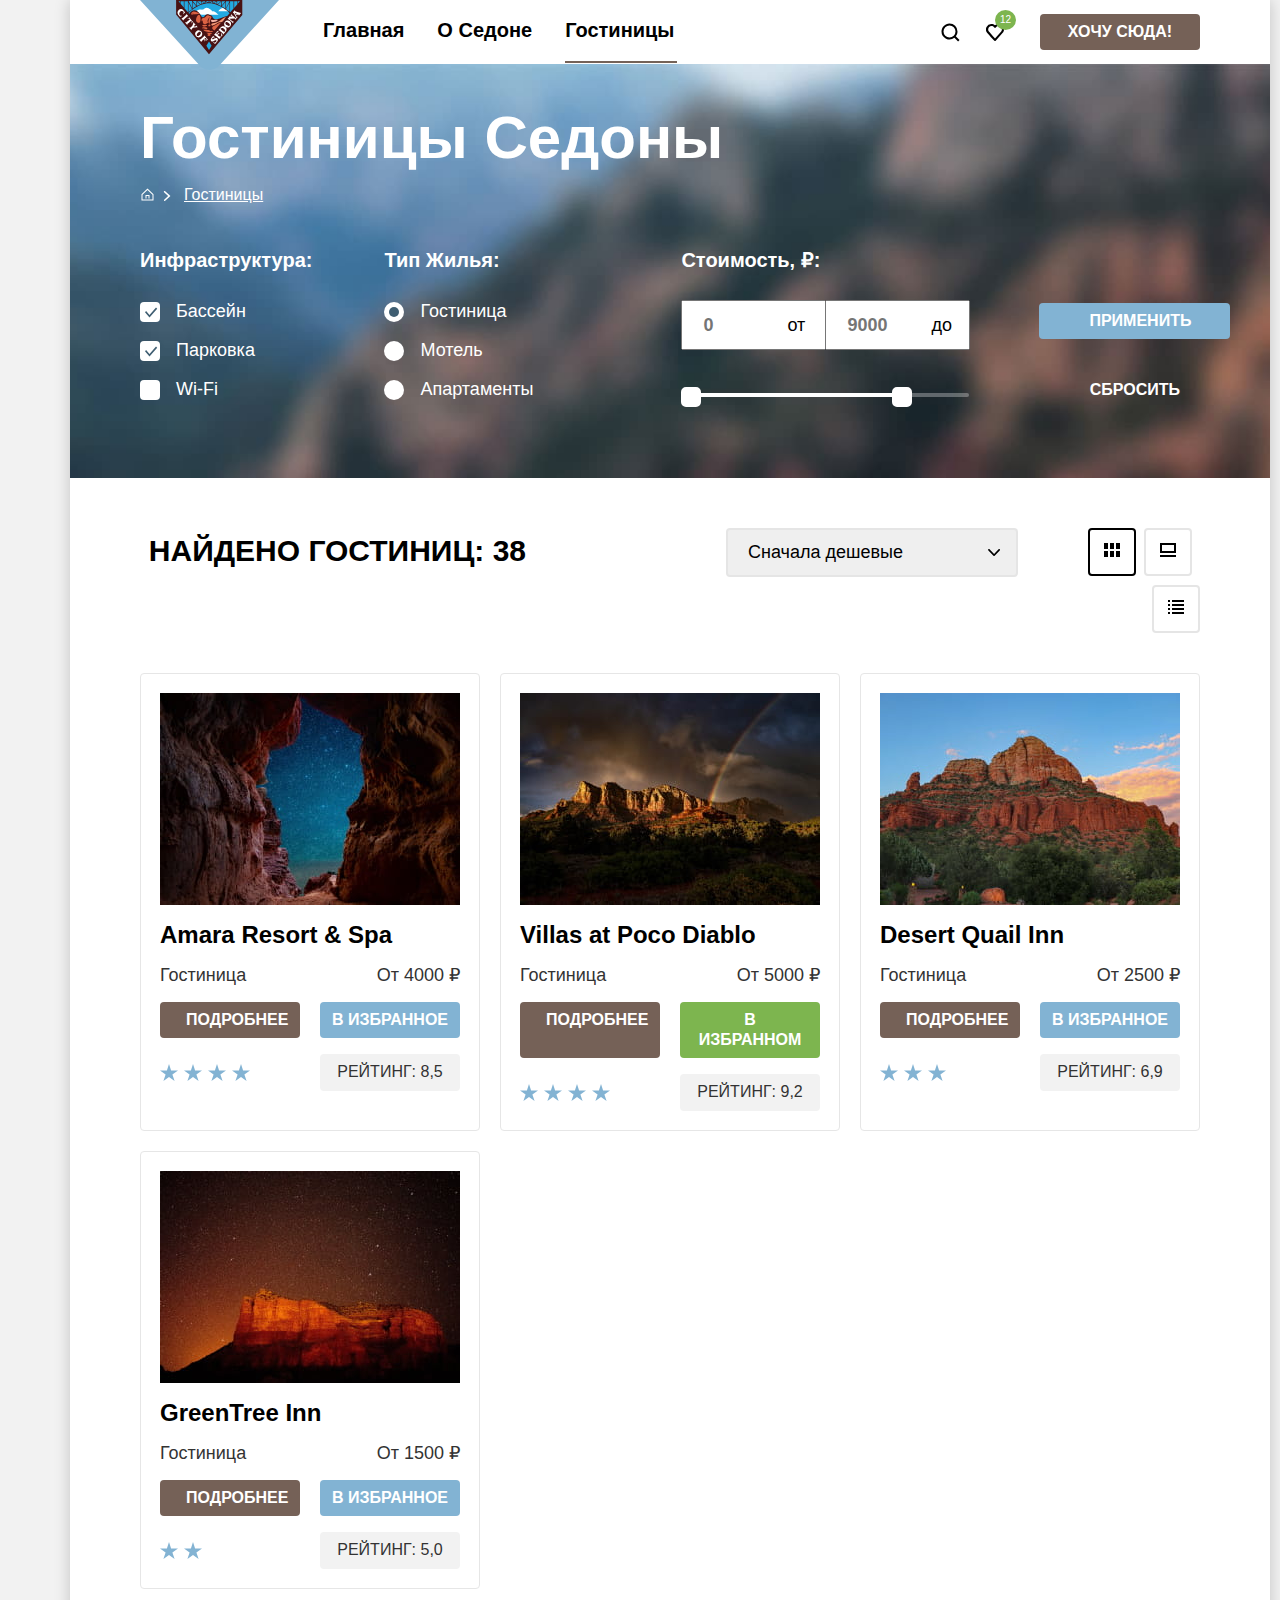
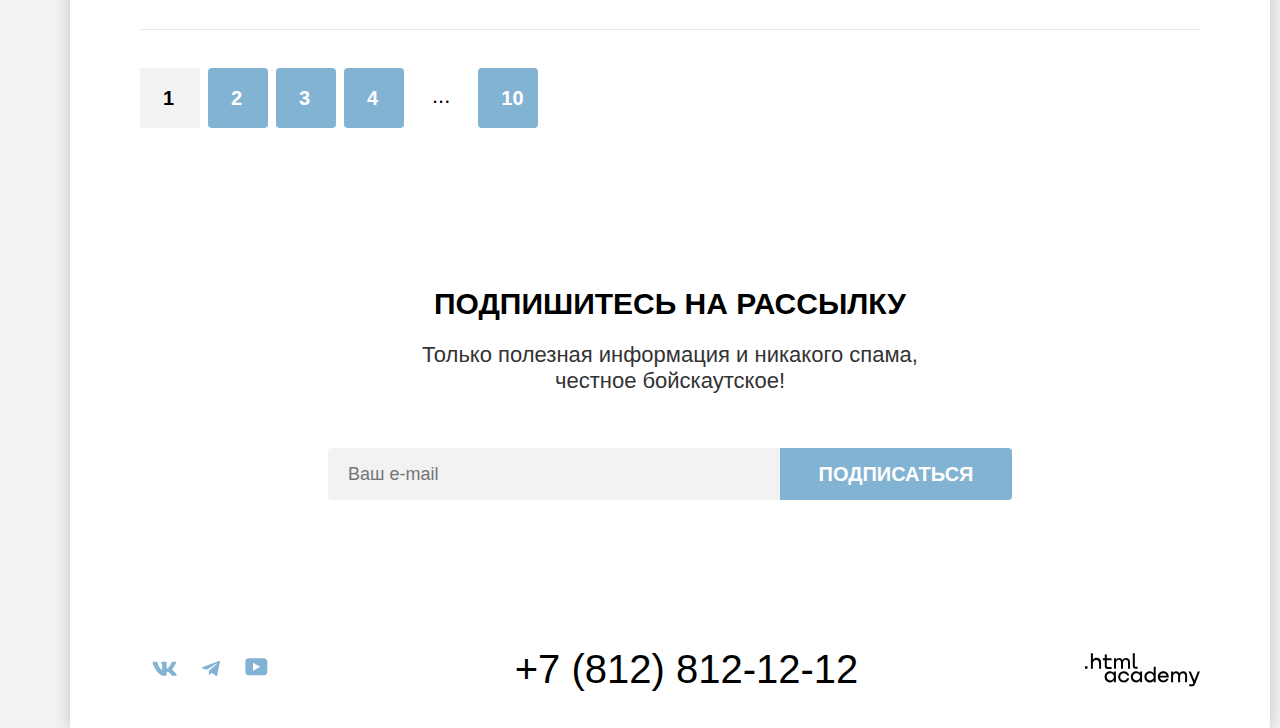
==== commit 9f1dccb5: "Проверяяет по критериям и пиксель перфект" ====
--- a/catalog.html
+++ b/catalog.html
@@ -12,7 +12,7 @@
       <header class="page-header">
         <nav class="navigation">
           <a class="navigation-logo" href="#">
-            <img class="navigation-logo-image" alt="Логотип Седоны" src="images/logo_small.svg" width="139" height="70">
+            <img class="navigation-logo-image" alt="Логотип Седоны." src="images/logo-small.svg" width="139" height="70">
           </a>
         <ul class="navigation-list">
           <li class="navigation-item">
@@ -48,121 +48,121 @@
       <section class="hotels-sedona">
         <h1 class="hotels-sedona-title">Гостиницы Седоны</h1>
 
-      <ul class="breadcrumbs">
-        <li class="breadcrumbs-item">
-          <a class="breadcrumbs-link breadcrumbs-home" href="index.html">
-            <span class="visually-hidden">Главная страница.</span>
-          </a>
-        </li>
-        <li class="breadcrumbs-item">
-          <a class="breadcrumbs-link">
-            Гостиницы
-          </a>
-        </li>
-      </ul>
-
-      <form class="search-filter" action="https://echo.htmlacademy.ru/" method="get">
-        <fieldset class="search-filter-group">
-          <legend class="search-group-title">Инфраструктура:</legend>
-            <ul class="search-filter-list">
-              <li class="search-filter-item">
-                <label class="control">
-                  <input class="control-input visually-hidden" type="checkbox" name="swimmingpool" checked>
-                    <span class="control-mark"></span>
-                      Бассейн
+        <ul class="breadcrumbs">
+          <li class="breadcrumbs-item">
+            <a class="breadcrumbs-link breadcrumbs-home" href="index.html">
+              <span class="visually-hidden">Главная страница.</span>
+            </a>
+          </li>
+          <li class="breadcrumbs-item">
+            <a class="breadcrumbs-link" href="#">
+              Гостиницы
+            </a>
+          </li>
+        </ul>
+
+        <form class="search-filter" action="https://echo.htmlacademy.ru/" method="get">
+          <fieldset class="search-filter-group">
+            <legend class="search-group-title">Инфраструктура:</legend>
+              <ul class="search-filter-list">
+                <li class="search-filter-item">
+                  <label class="control">
+                    <input class="control-input visually-hidden" type="checkbox" name="swimmingpool" checked>
+                      <span class="control-mark"></span>
+                        Бассейн
+                  </label>
+                </li>
+
+                <li class="search-filter-item">
+                  <label class="control">
+                    <input class="control-input visually-hidden" type="checkbox" name="parking" checked>
+                      <span class="control-mark"></span>
+                        Парковка
+                  </label>
+                </li>
+
+                <li class="search-filter-item">
+                  <label class="control">
+                    <input class="control-input visually-hidden" type="checkbox" name="Wi-Fi">
+                      <span class="control-mark"></span>
+                        Wi-Fi
+                  </label>
+                </li>
+            </ul>
+          </fieldset>
+
+          <fieldset class="search-filter-group">
+            <legend class="search-group-title">Тип жилья:</legend>
+              <ul class="search-filter-list">
+                <li class="search-filter-item">
+                  <label class="control">
+                    <input class="control-input visually-hidden" type="radio" name="house-type-group" value="hotel" checked>
+                      <span class="control-mark"></span>
+                        Гостиница
+                  </label>
+                </li>
+
+                <li class="search-filter-item">
+                  <label class="control">
+                    <input class="control-input visually-hidden" type="radio" name="house-type-group" value="motel">
+                      <span class="control-mark"></span>
+                        Мотель
+                  </label>
+                </li>
+
+                <li class="search-filter-item">
+                  <label class="control">
+                    <input class="control-input visually-hidden" type="radio" name="house-type-group" value="apartments">
+                      <span class="control-mark"></span>
+                        Апартаменты
+                  </label>
+                </li>
+            </ul>
+          </fieldset>
+
+          <fieldset class="search-filter-group search-filter-group-price">
+            <legend class="search-group-title">Стоимость, ₽:</legend>
+
+            <div class="search-filter-number">
+              <input class="search-filter-input" type="number" name="min" placeholder="0" id="from">
+                <label class="search-filter-label" for="from">
+                  от
                 </label>
-              </li>
-
-              <li class="search-filter-item">
-                <label class="control">
-                  <input class="control-input visually-hidden" type="checkbox" name="parking" checked>
-                    <span class="control-mark"></span>
-                      Парковка
+
+            </div>
+
+            <div class="search-filter-number">
+              <input class="search-filter-input" type="number" name="max" placeholder="9000" id="till">
+                <label class="search-filter-label" for="till">
+                  до
                 </label>
-              </li>
-
-              <li class="search-filter-item">
-                <label class="control">
-                  <input class="control-input visually-hidden" type="checkbox" name="Wi-Fi">
-                    <span class="control-mark"></span>
-                      Wi-Fi
-                </label>
-              </li>
-          </ul>
-        </fieldset>
-
-        <fieldset class="search-filter-group">
-          <legend class="search-group-title">Тип жилья:</legend>
-            <ul class="search-filter-list">
-              <li class="search-filter-item">
-                <label class="control">
-                  <input class="control-input visually-hidden" type="radio" name="house-type-group" value="hotel" checked>
-                    <span class="control-mark"></span>
-                      Гостиница
-                </label>
-              </li>
-
-              <li class="search-filter-item">
-                <label class="control">
-                  <input class="control-input visually-hidden" type="radio" name="house-type-group" value="motel">
-                    <span class="control-mark"></span>
-                      Мотель
-                </label>
-              </li>
-
-              <li class="search-filter-item">
-                <label class="control">
-                  <input class="control-input visually-hidden" type="radio" name="house-type-group" value="apartments">
-                    <span class="control-mark"></span>
-                      Апартаменты
-                </label>
-              </li>
-          </ul>
-        </fieldset>
-
-        <fieldset class="search-filter-group search-filter-group-price">
-          <legend class="search-group-title">Стоимость, ₽:</legend>
-
-          <div class="search-filter-number">
-            <input class="search-filter-input" type="number" name="min" placeholder="0" id="from">
-              <label class="search-filter-label" for="from">
-              от
-              </label>
-
+            </div>
+
+            <div class="range">
+              <div class="range-scale">
+                <div class="range-bar">
+                  <button type="button" class="range-toggle toggle-min">
+                    <span class="visually-hidden">Изменить минимальную цену.</span>
+                  </button>
+                  <button type="button" class="range-toggle toggle-max">
+                    <span class="visually-hidden">Изменить максимальную цену.</span>
+                  </button>
+                </div>
+              </div>
+            </div>
+
+          </fieldset>
+
+
+          <div class="search-filter-group search-filter-buttons">
+            <button class="button button-submit" type="submit">Применить</button>
+            <button class="button button-reset" type="reset">Сбросить</button>
           </div>
-
-          <div class="search-filter-number">
-            <input class="search-filter-input" type="number" name="max" placeholder="9000" id="till">
-              <label class="search-filter-label" for="till">
-                до
-              </label>
-          </div>
-
-          <div class="range">
-            <div class="range-scale">
-              <div class="range-bar">
-                <button type="button" class="range-toggle toggle-min">
-                  <span class="visually-hidden">Изменить минимальную цену.</span>
-                </button>
-                <button type="button" class="range-toggle toggle-max">
-                  <span class="visually-hidden">Изменить максимальную цену.</span>
-                </button>
-              </div>
-            </div>
-          </div>
-
-        </fieldset>
-
-
-        <div class="search-filter-group search-filter-buttons">
-          <button class="button button-submit" type="submit">Применить</button>
-          <button class="button button-reset" type="reset">Сбросить</button>
-        </div>
-      </form>
+        </form>
       </section>
 
       <section class="search-results">
-        <h2 class="visually-hidden">Результаты поиска</h2>
+        <h2 class="visually-hidden">Результаты поиска.</h2>
           <div class="search-results-container">
             <span class="search-results-number">Найдено гостиниц:  <span class="sorting-number">38</span></span>
 
@@ -173,97 +173,93 @@
             </select>
 
             <button class="button button-light button-light-current" type="button">
-              <svg width="16" height="14" aria-hidden="true" focusable="false" viewBox="0 0 16 14" fill="none" xmlns="http://www.w3.org/2000/svg"><path d="M4 0H0v6h4V0ZM16 0h-4v6h4V0ZM10 0H6v6h4V0ZM4 8H0v6h4V8ZM16 8h-4v6h4V8ZM10 8H6v6h4V8Z" fill="#000"/></svg>
-              <span class="visually-hidden">Показать карточки</span>
+              <svg width="16" height="14" aria-hidden="true" focusable="false" viewBox="0 0 16 14" fill="none" xmlns="http://www.w3.org/2000/svg">
+              <path d="M4 0H0v6h4V0ZM16 0h-4v6h4V0ZM10 0H6v6h4V0ZM4 8H0v6h4V8ZM16 8h-4v6h4V8ZM10 8H6v6h4V8Z" fill="#000"/>
+              </svg>
+              <span class="visually-hidden">Показать карточки.</span>
             </button>
 
 
             <button class="button button-light" type="button">
-              <svg width="16" height="14" aria-hidden="true" focusable="false" viewBox="0 0 16 14" fill="none" xmlns="http://www.w3.org/2000/svg"><path d="M16 12H0v2h16v-2ZM14 2v6H2V2h12Zm2-2H0v10h16V0Z" fill="#000"/></svg>
-              <span class="visually-hidden">Показать слайдом</span>
+              <svg width="16" height="14" aria-hidden="true" focusable="false" viewBox="0 0 16 14" fill="none" xmlns="http://www.w3.org/2000/svg">
+              <path d="M16 12H0v2h16v-2ZM14 2v6H2V2h12Zm2-2H0v10h16V0Z" fill="#000"/>
+              </svg>
+              <span class="visually-hidden">Показать слайдом.</span>
             </button>
 
             <button class="button button-light" type="button">
-              <svg width="16" height="14" aria-hidden="true" focusable="false" viewBox="0 0 16 14" fill="none" xmlns="http://www.w3.org/2000/svg"><path d="M2 0H0v2h2V0ZM16 0H4v2h12V0ZM2 4H0v2h2V4ZM16 4H4v2h12V4ZM2 8H0v2h2V8ZM16 8H4v2h12V8ZM2 12H0v2h2v-2ZM16 12H4v2h12v-2Z" fill="#000"/></svg>
-              <span class="visually-hidden">Показать списком</span>
+              <svg width="16" height="14" aria-hidden="true" focusable="false" viewBox="0 0 16 14" fill="none" xmlns="http://www.w3.org/2000/svg">
+              <path d="M2 0H0v2h2V0ZM16 0H4v2h12V0ZM2 4H0v2h2V4ZM16 4H4v2h12V4ZM2 8H0v2h2V8ZM16 8H4v2h12V8ZM2 12H0v2h2v-2ZM16 12H4v2h12v-2Z" fill="#000"/>
+              </svg>
+              <span class="visually-hidden">Показать списком.</span>
             </button>
           </div>
 
           <ul class="hotels-list">
             <li class="hotel-card">
-              <article>
+              <img class="hotel-card-image" src="images/catalog/catalog-hotel-1.jpg" alt="Звездное небо в ущелье." width="300" height="212">
                 <a class="hotel-card-link" href="hotel.html">
-                  <img class="hotel-card-image" src="images/catalog/catalog-hotel-1.jpg" alt="Звездное небо в ущелье." width="300" height="212">
                   <h3 class="hotel-card-title">Amara Resort & Spa</h3>
                 </a>
-                <div class="hotel-card-inner">
-                  <p class="hotel-card-type">Гостиница</p>
-                  <p class="hotel-card-price">От 4000 ₽</p>
-                  <a class="hotel-card-button button" href="#">подробнее</a>
-                  <button class="hotel-card-button-favourite button" type="button">в избранное</button>
-                  <p class="stars four-stars"><span class=" visually-hidden">Четыре звезды</span></p>
-                  <span class="hotel-card-rating">Рейтинг: 8,5</span>
-                </div>
-              </article>
+              <div class="hotel-card-inner">
+                <p class="hotel-card-type">Гостиница</p>
+                <p class="hotel-card-price">От 4000 ₽</p>
+                <a class="hotel-card-button button" href="#">подробнее</a>
+                <button class="hotel-card-button-favourite button" type="button">в избранное</button>
+                <p class="stars four-stars"><span class="visually-hidden">Четыре звезды.</span></p>
+                <span class="hotel-card-rating">Рейтинг: 8,5</span>
+              </div>
             </li>
 
             <li class="hotel-card">
-              <article>
+              <img class="hotel-card-image" src="images/catalog/catalog-hotel-2.jpg" alt="Радуга над горным массивом." width="300" height="212">
                 <a class="hotel-card-link" href="hotel.html">
-                  <img class="hotel-card-image" src="images/catalog/catalog-hotel-2.jpg" alt="Радуга над горным массивом." width="300" height="212">
                   <h3 class="hotel-card-title">Villas at Poco Diablo</h3>
                 </a>
-                <div class="hotel-card-inner">
-                  <p class="hotel-card-type">Гостиница</p>
-                  <p class="hotel-card-price">От 5000 ₽</p>
-                  <a class="hotel-card-button button" href="#">подробнее</a>
-                  <button class="hotel-card-button-favourite button favourite" type="button">в избранном</button>
-                  <p class="stars four-stars"><span class=" visually-hidden">Четыре звезды</span></p>
-                  <span class="hotel-card-rating">Рейтинг: 9,2</span>
-                </div>
-              </article>
+              <div class="hotel-card-inner">
+                <p class="hotel-card-type">Гостиница</p>
+                <p class="hotel-card-price">От 5000 ₽</p>
+                <a class="hotel-card-button button" href="#">подробнее</a>
+                <button class="hotel-card-button-favourite button favourite" type="button">в избранном</button>
+                <p class="stars four-stars"><span class="visually-hidden">Четыре звезды.</span></p>
+                <span class="hotel-card-rating">Рейтинг: 9,2</span>
+              </div>
             </li>
 
             <li class="hotel-card">
-              <article>
+              <img class="hotel-card-image" src="images/catalog/catalog-hotel-3.jpg" alt="Утёс на рассвете." width="300" height="212">
                 <a class="hotel-card-link" href="hotel.html">
-                  <img class="hotel-card-image" src="images/catalog/catalog-hotel-3.jpg" alt="Утёс на рассвете." width="300" height="212">
                   <h3 class="hotel-card-title">Desert Quail Inn</h3>
                 </a>
-                <div class="hotel-card-inner">
-                  <p class="hotel-card-type">Гостиница</p>
-                  <p class="hotel-card-price">От 2500 ₽</p>
-                  <a class="hotel-card-button button" href="#">подробнее</a>
-                  <button class="hotel-card-button-favourite button" type="button">в избранное</button>
-                  <p class="stars three-stars"><span class="visually-hidden">Три звезды</span></p>
-                  <span class="hotel-card-rating">Рейтинг: 6,9</span>
-                </div>
-              </article>
+              <div class="hotel-card-inner">
+                <p class="hotel-card-type">Гостиница</p>
+                <p class="hotel-card-price">От 2500 ₽</p>
+                <a class="hotel-card-button button" href="#">подробнее</a>
+                <button class="hotel-card-button-favourite button" type="button">в избранное</button>
+                <p class="stars three-stars"><span class="visually-hidden">Три звезды.</span></p>
+                <span class="hotel-card-rating">Рейтинг: 6,9</span>
+              </div>
             </li>
 
             <li class="hotel-card">
-              <article>
+              <img class="hotel-card-image" src="images/catalog/catalog-hotel-4.jpg" alt="Скалы на фоне звёзд." width="300" height="212">
                 <a class="hotel-card-link" href="hotel.html">
-                  <img class="hotel-card-image" src="images/catalog/catalog-hotel-4.jpg" alt="Скалы на фоне звёзд." width="300" height="212">
                   <h3 class="hotel-card-title">GreenTree Inn</h3>
                 </a>
-                <div class="hotel-card-inner">
-                  <p class="hotel-card-type">Гостиница</p>
-                  <p class="hotel-card-price">От 1500 ₽</p>
-                  <a class="hotel-card-button button" href="#">подробнее</a>
-                  <button class="hotel-card-button-favourite button" type="button">в избранное</button>
-                  <p class="stars two-stars"><span class="visually-hidden">Две звезды</span></p>
-                  <span class="hotel-card-rating">Рейтинг: 5,0</span>
-                </div>
-              </article>
-            </li>
-            </ul>
-
-
+              <div class="hotel-card-inner">
+                <p class="hotel-card-type">Гостиница</p>
+                <p class="hotel-card-price">От 1500 ₽</p>
+                <a class="hotel-card-button button" href="#">подробнее</a>
+                <button class="hotel-card-button-favourite button" type="button">в избранное</button>
+                <p class="stars two-stars"><span class="visually-hidden">Две звезды.</span></p>
+                <span class="hotel-card-rating">Рейтинг: 5,0</span>
+              </div>
+            </li>
+          </ul>
 
           <ul class="pagination">
             <li class="pagination-item pagination-current">
-              <a class="pagination-link pagination-current">1</a>
+              <a class="pagination-link pagination-current" href="#">1</a>
             </li>
             <li class="pagination-item">
               <a class="pagination-link" href="#">2</a>
@@ -280,7 +276,6 @@
               <a class="pagination-link" href="#">10</a>
             </li>
           </ul>
-
 
       </section>
 
@@ -289,49 +284,57 @@
           <p class="subscribe-text-inner">Только полезная информация и никакого спама,<br> честное бойскаутское!</p>
             <form class="subscribe-form-inner" action="https://echo.htmlacademy.ru/" method="post">
               <label class="visually-hidden" for="subscribe-email-inner">Email</label>
-                <input class="subscribe-field" placeholder="Ваш e-mail" type="email" name="subscribe-email" id="subscribe-email-inner">
+                <input class="subscribe-field" placeholder="Ваш e-mail" type="email" name="subscribe-email" id="subscribe-email-inner" required>
                 <button class="subscribe-button button" type="submit">Подписаться</button>
             </form>
       </section>
     </main>
 
-    <footer class="page-footer">
-      <section class="footer-social">
-        <h2 class="visually-hidden">Соцсети</h2>
-          <ul class="footer-social-list">
-            <li class="footer-social-item">
-              <a class="footer-social-link" href="https://vk.com/htmlacademy">
-                <svg class="footer-social-logo" width="25" height="15" viewBox="0 0 25 15" aria-hidden="true" focusable="false" fill="none" xmlns="http://www.w3.org/2000/svg"><path fill-rule="evenodd" clip-rule="evenodd" d="M24.12 1.8c.16-.54 0-.94-.8-.94H20.7c-.67 0-.98.34-1.15.73 0 0-1.33 3.2-3.22 5.27-.61.6-.9.8-1.23.8-.16 0-.41-.2-.41-.75v-5.1c0-.66-.19-.95-.74-.95H9.82c-.42 0-.67.3-.67.59 0 .62.95.76 1.04 2.51v3.8c0 .83-.15.98-.48.98-.9 0-3.06-3.2-4.34-6.88-.25-.72-.5-1-1.18-1H1.57c-.75 0-.9.34-.9.73 0 .68.89 4.07 4.14 8.55 2.17 3.06 5.23 4.72 8 4.72 1.68 0 1.88-.37 1.88-1v-2.32c0-.74.16-.88.7-.88.38 0 1.05.19 2.6 1.66 1.79 1.75 2.08 2.54 3.08 2.54h2.63c.75 0 1.12-.37.9-1.1-.23-.72-1.08-1.77-2.2-3.02-.62-.71-1.54-1.48-1.82-1.86-.39-.5-.28-.71 0-1.15 0 0 3.2-4.42 3.54-5.93Z"/></svg>
-                <span class="visually-hidden">Вконтакте</span>
+        <footer class="page-footer">
+          <section class="footer-social">
+            <h2 class="visually-hidden">Соцсети.</h2>
+              <ul class="footer-social-list">
+                <li class="footer-social-item">
+                  <a class="footer-social-link" href="https://vk.com/htmlacademy">
+                    <svg class="footer-social-logo" width="25" height="15" viewBox="0 0 25 15" aria-hidden="true" focusable="false" fill="none" xmlns="http://www.w3.org/2000/svg">
+                    <path fill-rule="evenodd" clip-rule="evenodd" d="M24.12 1.8c.16-.54 0-.94-.8-.94H20.7c-.67 0-.98.34-1.15.73 0 0-1.33 3.2-3.22 5.27-.61.6-.9.8-1.23.8-.16 0-.41-.2-.41-.75v-5.1c0-.66-.19-.95-.74-.95H9.82c-.42 0-.67.3-.67.59 0 .62.95.76 1.04 2.51v3.8c0 .83-.15.98-.48.98-.9 0-3.06-3.2-4.34-6.88-.25-.72-.5-1-1.18-1H1.57c-.75 0-.9.34-.9.73 0 .68.89 4.07 4.14 8.55 2.17 3.06 5.23 4.72 8 4.72 1.68 0 1.88-.37 1.88-1v-2.32c0-.74.16-.88.7-.88.38 0 1.05.19 2.6 1.66 1.79 1.75 2.08 2.54 3.08 2.54h2.63c.75 0 1.12-.37.9-1.1-.23-.72-1.08-1.77-2.2-3.02-.62-.71-1.54-1.48-1.82-1.86-.39-.5-.28-.71 0-1.15 0 0 3.2-4.42 3.54-5.93Z"/>
+                    </svg>
+                    <span class="visually-hidden">Соцсеть Вконтакте.</span>
+                  </a>
+                </li>
+                <li class="footer-social-item">
+                  <a class="footer-social-link" href="https://t.me/htmlacademy">
+                    <svg class="footer-social-logo" width="18" height="16" viewBox="0 0 18 16" aria-hidden="true" focusable="false" fill="none" xmlns="http://www.w3.org/2000/svg">
+                    <path d="M16.79.96.84 7.1c-1.09.44-1.08 1.05-.2 1.32l4.1 1.28 9.47-5.98c.44-.27.85-.13.52.17l-7.68 6.93-.28 4.22c.41 0 .6-.2.83-.41l1.99-1.94 4.13 3.06c.77.42 1.31.2 1.5-.71l2.72-12.8c.28-1.1-.43-1.61-1.16-1.28Z"/>
+                    </svg>
+                    <span class="visually-hidden">Соцсеть Телеграм.</span>
+                  </a>
+                </li>
+                <li class="footer-social-item">
+                  <a class="footer-social-link" href="https://www.youtube.com/user/htmlacademyru">
+                    <svg class="footer-social-logo" width="23" height="18" viewBox="0 0 23 18" aria-hidden="true" focusable="false" fill="none" xmlns="http://www.w3.org/2000/svg">
+                    <path d="M18.94.36H3.51C1.65.36.33 1.95.33 3.76v10.09c0 1.91 1.32 3.5 3.18 3.5h15.65c1.64 0 3.17-1.59 3.17-3.4V3.76c-.22-1.8-1.53-3.4-3.39-3.4ZM7.99 12.89V4.82l7.34 4.04-7.34 4.03Z"/>
+                    </svg>
+                    <span class="visually-hidden">Соцсеть Ютуб.</span>
+                  </a>
+                </li>
+              </ul>
+          </section>
+
+          <section class="footer-phone">
+            <h2 class="visually-hidden">Номер телефона.</h2>
+              <a class="footer-phone-number" href="tel:+78128121212">+7 (812) 812-12-12</a>
+          </section>
+
+        <section class="footer-copyright">
+            <h2 class="visually-hidden">Копирайт.</h2>
+              <a class="footer-link" href="https://htmlacademy.ru">
+                <svg class="footer-contacts-logo" width="115" height="34" viewBox="0 0 115 34" fill="none" xmlns="http://www.w3.org/2000/svg"  role="img" aria-label="Копирайт сайта">
+                <path d="M0 13.26v2.6h2.5v-2.6H0ZM11.6 4.86c-1.6 0-2.8.7-3.6 1.7h-.1V.36h-2v15.5h2v-5.3c0-2.1 1.3-3.6 3.3-3.6 1.8 0 2.9 1.4 2.9 3.2v5.7h2v-6.1c.1-3-1.8-4.9-4.5-4.9ZM26.6 5.16h-4.8v-3.7h-2v3.8h-1.9v2h1.9v6c0 1.7 1 2.7 2.7 2.7h4.1v-2h-3.7c-.7 0-1.1-.4-1.1-1.1v-5.7h4.8v-2ZM41.1 4.96c-1.6 0-2.9.8-3.5 2.1h-.1c-.6-1.2-1.8-2.1-3.4-2.1-1.4 0-2.5.8-3.1 1.8h-.1v-1.6H29v10.6h2v-5.4c0-2 1-3.5 2.6-3.5 1.5 0 2.4 1 2.4 2.6v6.3h2v-5.6c0-2.4 1.4-3.3 2.6-3.3 1.5 0 2.4 1 2.4 2.6v6.3h2v-6.5c.1-2.5-1.4-4.3-3.9-4.3ZM47.8 13.06c0 1.7 1 2.7 2.8 2.7h2v-2h-1.7c-.7 0-1.1-.4-1.1-1.1V.36h-2v12.7ZM28.9 20.06c-.9-1.1-2.2-1.8-3.9-1.8-3.1 0-5.4 2.3-5.4 5.6s2.3 5.6 5.4 5.6c1.8 0 3-.8 3.8-1.9h.1v1.6h2v-10.6h-2v1.5Zm-3.6 7.4c-2.2 0-3.6-1.6-3.6-3.6s1.4-3.6 3.6-3.6 3.6 1.6 3.6 3.6c0 1.9-1.4 3.6-3.6 3.6ZM44.2 22.36c-.5-2.4-2.6-4.1-5.4-4.1a5.4 5.4 0 0 0-5.6 5.6c0 3.1 2.2 5.6 5.6 5.6 2.8 0 4.9-1.8 5.4-4.2h-2.1a3.4 3.4 0 0 1-3.3 2.3c-2.2 0-3.6-1.6-3.6-3.6s1.4-3.6 3.6-3.6c1.6 0 2.8 1 3.3 2.2h2.1v-.2ZM55.1 20.06c-.9-1.1-2.2-1.8-3.9-1.8-3.1 0-5.4 2.3-5.4 5.6s2.3 5.6 5.4 5.6c1.8 0 3-.8 3.8-1.9h.1v1.6h2v-10.6h-2v1.5Zm-3.6 7.4c-2.2 0-3.6-1.6-3.6-3.6s1.4-3.6 3.6-3.6 3.6 1.6 3.6 3.6c0 1.9-1.5 3.6-3.6 3.6ZM68.7 20.16c-.9-1.1-2.2-1.9-3.9-1.9-3.1 0-5.4 2.3-5.4 5.6s2.2 5.6 5.4 5.6c1.7 0 3-.8 3.8-1.8h.1v1.5h2v-15.4h-2v6.4Zm-3.6 7.3c-2.2 0-3.6-1.6-3.6-3.6s1.4-3.6 3.6-3.6 3.6 1.6 3.6 3.6c-.1 2-1.5 3.6-3.6 3.6ZM78.3 18.26c-3.3 0-5.5 2.5-5.5 5.6 0 3 2.1 5.6 5.5 5.6 2.5 0 4.5-1.3 5.2-3.6h-2.1c-.5 1-1.6 1.6-3 1.6-1.9 0-3.3-1.3-3.4-2.9h8.8c.2-3.6-2-6.3-5.5-6.3Zm0 1.9c1.7 0 3 1 3.3 2.6h-6.5c.3-1.5 1.5-2.6 3.2-2.6ZM98.2 18.26c-1.6 0-2.9.8-3.6 2h-.1c-.6-1.2-1.8-2-3.4-2-1.4 0-2.5.7-3.1 1.8v-1.5h-1.9v10.6h2v-5.4c0-2 1-3.4 2.6-3.5 1.5 0 2.4 1 2.4 2.6v6.3h2v-5.6c0-2.4 1.4-3.3 2.6-3.3 1.5 0 2.4 1 2.4 2.6v6.3h2v-6.5c.1-2.6-1.4-4.4-3.9-4.4ZM109.4 27.36l-3.6-8.9h-2.2l4.8 11.6c-.3.9-.7 1.2-1.7 1.2h-2.5v2h2.5c1.8 0 2.8-.8 3.5-2.6l4.7-12.2h-2.1l-3.4 8.9Z"/>
+                </svg>
               </a>
-            </li>
-            <li class="footer-social-item">
-              <a class="footer-social-link" href="https://t.me/htmlacademy">
-                <svg class="footer-social-logo" width="18" height="16" viewBox="0 0 18 16" aria-hidden="true" focusable="false" fill="none" xmlns="http://www.w3.org/2000/svg"><path d="M16.79.96.84 7.1c-1.09.44-1.08 1.05-.2 1.32l4.1 1.28 9.47-5.98c.44-.27.85-.13.52.17l-7.68 6.93-.28 4.22c.41 0 .6-.2.83-.41l1.99-1.94 4.13 3.06c.77.42 1.31.2 1.5-.71l2.72-12.8c.28-1.1-.43-1.61-1.16-1.28Z"/></svg>
-                <span class="visually-hidden">Телеграм</span>
-              </a>
-            </li>
-            <li class="footer-social-item">
-              <a class="footer-social-link" href="https://www.youtube.com/user/htmlacademyru">
-                <svg class="footer-social-logo" width="23" height="18" viewBox="0 0 23 18" aria-hidden="true" focusable="false" fill="none" xmlns="http://www.w3.org/2000/svg"><path d="M18.94.36H3.51C1.65.36.33 1.95.33 3.76v10.09c0 1.91 1.32 3.5 3.18 3.5h15.65c1.64 0 3.17-1.59 3.17-3.4V3.76c-.22-1.8-1.53-3.4-3.39-3.4ZM7.99 12.89V4.82l7.34 4.04-7.34 4.03Z"/></svg>
-                <span class="visually-hidden">Ютуб</span>
-              </a>
-            </li>
-          </ul>
-      </section>
-
-      <section class="footer-phone">
-        <h2 class="visually-hidden">Телефон</h2>
-          <a class="footer-phone-number" href="tel:+78128121212">+7 (812) 812-12-12</a>
-      </section>
-
-    <section class="footer-copyright">
-        <h2 class="visually-hidden">Копирайт</h2>
-          <a class="footer-link" href="https://htmlacademy.ru">
-            <svg class="footer-contacts-logo" width="115" height="34" viewBox="0 0 115 34" fill="none" xmlns="http://www.w3.org/2000/svg"><path d="M0 13.26v2.6h2.5v-2.6H0ZM11.6 4.86c-1.6 0-2.8.7-3.6 1.7h-.1V.36h-2v15.5h2v-5.3c0-2.1 1.3-3.6 3.3-3.6 1.8 0 2.9 1.4 2.9 3.2v5.7h2v-6.1c.1-3-1.8-4.9-4.5-4.9ZM26.6 5.16h-4.8v-3.7h-2v3.8h-1.9v2h1.9v6c0 1.7 1 2.7 2.7 2.7h4.1v-2h-3.7c-.7 0-1.1-.4-1.1-1.1v-5.7h4.8v-2ZM41.1 4.96c-1.6 0-2.9.8-3.5 2.1h-.1c-.6-1.2-1.8-2.1-3.4-2.1-1.4 0-2.5.8-3.1 1.8h-.1v-1.6H29v10.6h2v-5.4c0-2 1-3.5 2.6-3.5 1.5 0 2.4 1 2.4 2.6v6.3h2v-5.6c0-2.4 1.4-3.3 2.6-3.3 1.5 0 2.4 1 2.4 2.6v6.3h2v-6.5c.1-2.5-1.4-4.3-3.9-4.3ZM47.8 13.06c0 1.7 1 2.7 2.8 2.7h2v-2h-1.7c-.7 0-1.1-.4-1.1-1.1V.36h-2v12.7ZM28.9 20.06c-.9-1.1-2.2-1.8-3.9-1.8-3.1 0-5.4 2.3-5.4 5.6s2.3 5.6 5.4 5.6c1.8 0 3-.8 3.8-1.9h.1v1.6h2v-10.6h-2v1.5Zm-3.6 7.4c-2.2 0-3.6-1.6-3.6-3.6s1.4-3.6 3.6-3.6 3.6 1.6 3.6 3.6c0 1.9-1.4 3.6-3.6 3.6ZM44.2 22.36c-.5-2.4-2.6-4.1-5.4-4.1a5.4 5.4 0 0 0-5.6 5.6c0 3.1 2.2 5.6 5.6 5.6 2.8 0 4.9-1.8 5.4-4.2h-2.1a3.4 3.4 0 0 1-3.3 2.3c-2.2 0-3.6-1.6-3.6-3.6s1.4-3.6 3.6-3.6c1.6 0 2.8 1 3.3 2.2h2.1v-.2ZM55.1 20.06c-.9-1.1-2.2-1.8-3.9-1.8-3.1 0-5.4 2.3-5.4 5.6s2.3 5.6 5.4 5.6c1.8 0 3-.8 3.8-1.9h.1v1.6h2v-10.6h-2v1.5Zm-3.6 7.4c-2.2 0-3.6-1.6-3.6-3.6s1.4-3.6 3.6-3.6 3.6 1.6 3.6 3.6c0 1.9-1.5 3.6-3.6 3.6ZM68.7 20.16c-.9-1.1-2.2-1.9-3.9-1.9-3.1 0-5.4 2.3-5.4 5.6s2.2 5.6 5.4 5.6c1.7 0 3-.8 3.8-1.8h.1v1.5h2v-15.4h-2v6.4Zm-3.6 7.3c-2.2 0-3.6-1.6-3.6-3.6s1.4-3.6 3.6-3.6 3.6 1.6 3.6 3.6c-.1 2-1.5 3.6-3.6 3.6ZM78.3 18.26c-3.3 0-5.5 2.5-5.5 5.6 0 3 2.1 5.6 5.5 5.6 2.5 0 4.5-1.3 5.2-3.6h-2.1c-.5 1-1.6 1.6-3 1.6-1.9 0-3.3-1.3-3.4-2.9h8.8c.2-3.6-2-6.3-5.5-6.3Zm0 1.9c1.7 0 3 1 3.3 2.6h-6.5c.3-1.5 1.5-2.6 3.2-2.6ZM98.2 18.26c-1.6 0-2.9.8-3.6 2h-.1c-.6-1.2-1.8-2-3.4-2-1.4 0-2.5.7-3.1 1.8v-1.5h-1.9v10.6h2v-5.4c0-2 1-3.4 2.6-3.5 1.5 0 2.4 1 2.4 2.6v6.3h2v-5.6c0-2.4 1.4-3.3 2.6-3.3 1.5 0 2.4 1 2.4 2.6v6.3h2v-6.5c.1-2.6-1.4-4.4-3.9-4.4ZM109.4 27.36l-3.6-8.9h-2.2l4.8 11.6c-.3.9-.7 1.2-1.7 1.2h-2.5v2h2.5c1.8 0 2.8-.8 3.5-2.6l4.7-12.2h-2.1l-3.4 8.9Z"/></svg>
-          </a>
-    </section>
-  </footer>
+        </section>
+      </footer>
 
     </div>
   </body>
--- a/styles/styles.css
+++ b/styles/styles.css
@@ -12,7 +12,6 @@
   font-style: normal;
   src: url("../fonts/ptsans-700.woff2") format("woff2");
   font-display: swap;
-
 }
 
 html {
@@ -42,13 +41,13 @@
   border: 0;
   clip: rect(0 0 0 0);
   overflow:hidden;
- }
+}
 
 .body-wrapper {
   background-color: #FFFFFF;
   margin: 0 auto;
   width: 1200px;
-  box-shadow: 0 0 15px rgba(0, 0, 0, 0.2);
+  box-shadow: 0 0 15px #00000033;
   display: flex;
   flex-direction: column;
   flex-grow: 1;
@@ -93,7 +92,7 @@
   line-height: 24px;
   background-color: #FFFFFF;
   text-decoration: none;
-  padding: 18px 3px 18px 0;
+  padding: 18px 3px 19px 0;
   box-sizing: border-box;
 }
 
@@ -116,10 +115,6 @@
 .navigation-user-item a:focus,
 .navigation-logo a:focus-visible{
   outline: 3px solid #83B3D3;
-}
-
-.navigation-logo-image {
-  height: 64px;
 }
 
 .navigation-user {
@@ -135,7 +130,6 @@
 
 .navigation-user-item {
   margin-right: 5px;
-
 }
 
 .navigation-user-link {
@@ -149,16 +143,14 @@
   text-decoration: none;
   min-width: 40px;
   min-height: 64px;
-
 }
 
 
 .navigation-search {
   cursor: pointer;
-  background-image: url('../images/search_icon.svg');
+  background-image: url('../images/search-icon.svg');
   background-repeat: no-repeat;
   background-position: center;
-
 }
 
 .navigation-like {
@@ -197,7 +189,6 @@
   text-decoration: none;
   cursor: pointer;
   text-align: center;
-
 }
 
 .header-button {
@@ -205,15 +196,20 @@
   margin-top: 14px;
   margin-right: 5px;
   margin-bottom: 14px;
-  max-width: 160px;
-}
+  width: 160px;
+  align-self: center;
+}
+
 
 .button:hover,
-.button:focus {
+.button:focus,
+.hotel-card-button:hover,
+.hotel-card-button:focus {
   background-color: #615048;
 }
 
-.button:active {
+.button:active,
+.hotel-card-button:active {
   background-color: #756157;
   color: #ffffff4d
 }
@@ -227,20 +223,13 @@
 
 
 
-.header-button {
-  padding-top: 8px;
-  padding-bottom: 8px;
-  padding-right: 34px;
-  padding-left: 34px;
-}
-
 .main-index {
   background-color: #FFFFFF;
   color: #333333;
 }
 
 .hero {
-  background-image: url("../images/mask_logo.svg"), url("../images/index_background.jpg");
+  background-image: url("../images/mask-logo.svg"), url("../images/index-background.jpg");
   background-position: center bottom, center;
   background-size: 100% auto;
   background-repeat: no-repeat, no-repeat;
@@ -296,7 +285,6 @@
   background-color: #83B3D31F;
   min-height: 384px;
   text-align: center;
-
 }
 
 .advantages-item-description {
@@ -320,7 +308,6 @@
   justify-self: flex-start;
   display: flex;
   justify-content: space-between;
-
 }
 
 
@@ -335,19 +322,16 @@
   text-transform: uppercase;
   color: #000000;
   margin: 0;
-
 }
 
 .advantages-item-title {
   padding: 103px 20px 0 20px;
-
 }
 
 .advantages-item-title-dark {
   color: #FFFFFF;
   padding-top: 92px;
   padding-bottom: 30px;
-  /* padding-left: 10px; */
   margin: 0 auto;
   position: relative;
   text-align: center;
@@ -391,7 +375,7 @@
 
 .advantages-special-item {
   background-color: #83b3d31f;
-  background-image: url('../images/house_icon.svg');
+  background-image: url('../images/house-icon.svg');
   background-repeat: no-repeat;
   background-position-x: center;
   background-position-y: 80px;
@@ -401,12 +385,12 @@
 
 .advantages-special-burger {
   background-color: #FFFFFF;
-  background-image: url('../images/hamburger_icon.svg');
+  background-image: url('../images/hamburger-icon.svg');
   background-repeat: no-repeat;
 }
 
 .advantages-special-souvenir {
-  background-image: url('../images/present_icon.svg');
+  background-image: url('../images/present-icon.svg');
   background-repeat: no-repeat;
 }
 
@@ -452,7 +436,7 @@
 }
 
 .subscribe {
-  background-image: url('../images/background_subscribe.jpg');
+  background-image: url('../images/background-subscribe.jpg');
   background-size: cover;
   background-repeat: no-repeat;
   background-position: center;
@@ -478,8 +462,17 @@
 .modal-button:hover,
 .modal-button:focus {
   background-color: #68A2CA;
-
-}
+  border: none;
+  outline: none;
+}
+
+.subscribe-button:focus-visible,
+.hotel-card-button-favourite:focus-visible,
+.button-submit:focus-visible,
+.modal-button:focus-visible {
+  outline: 3px solid #83B3D3;
+}
+
 
 .subscribe-button:active,
 .hotel-card-button-favourite:active,
@@ -544,8 +537,7 @@
   list-style-type: none;
   padding: 0;
   margin: 0;
-  padding-top: 10px;
-
+  padding-top: 7px;
 }
 
 .footer-social-link {
@@ -553,7 +545,6 @@
   height: 17px;
   margin-right: 25px;
   margin-bottom: 10px;
-
 }
 
 .footer-copyright {
@@ -561,7 +552,6 @@
 }
 
 
-
 .footer-social-logo {
   fill: #83B3D3;
 }
@@ -574,10 +564,13 @@
   fill:#68A2CA;
 }
 
+.footer-social-link:focus-visible {
+  outline: 3px solid #83B3D3;
+}
+
 .footer-social-logo:active {
   fill:#68a2ca4d;
 }
-
 
 .footer-social-item:nth-child(3n) {
   margin-right: 0;
@@ -587,6 +580,7 @@
   text-align: center;
   max-width: 400px;
 }
+
 
 .footer-phone-number {
   font-size: 40px;
@@ -595,9 +589,8 @@
   text-transform: uppercase;
   color:#000000;
   text-decoration: none;
-  padding-left: 30px;
+  padding-left: 25px;
   padding-right: 30px;
-
 }
 
 .footer-phone-number:hover {
@@ -608,6 +601,10 @@
   color: #756157;
 }
 
+.footer-phone-number:focus-visible {
+  outline: 3px solid #756157;
+}
+
 .footer-phone-number:active {
   color: #7561574d;
 }
@@ -628,8 +625,12 @@
   fill: #7561574d;
 }
 
+.footer-link:focus-visible {
+  outline: 3px solid #756157;
+}
+
 .hotels-sedona {
-  background-image: url("../images/catalog/catalog-background\ 1.jpg");
+  background-image: url("../images/catalog-background.jpg");
   background-size:cover;
   background-repeat: no-repeat;
   background-position: center;
@@ -677,7 +678,6 @@
   background-repeat: no-repeat;
   background-position: center;
   content: "";
-
 }
 
 .breadcrumbs-home {
@@ -700,8 +700,6 @@
   content: "";
 }
 
-
-
 .breadcrumbs-item:last-child::before {
   content: none;
 }
@@ -728,6 +726,7 @@
 
 .search-filter {
   display: flex;
+  flex-wrap: wrap;
   min-height: 230px;
   margin-top: 35px;
 
@@ -738,8 +737,6 @@
   padding: 0 0 0 70px;
   margin: 0;
 }
-
-
 
 .search-filter-group-price {
   display: grid;
@@ -754,7 +751,6 @@
   padding-left: 0;
   margin: 0;
 }
-
 
 .search-filter-item {
   margin-bottom: 16px;
@@ -786,14 +782,12 @@
   background-color: #FFFFFF;
   border: none;
   border-radius: 4px;
-
-
 }
 
 
 .control-input[type="checkbox"]:checked + .control-mark::after {
   position: absolute;
-  background-image: url('/images/tick_icon.svg');
+  background-image: url('/images/tick-icon.svg');
   background-position: 100%;
   background-repeat: no-repeat;
   background-color: inherit;
@@ -879,11 +873,10 @@
   font-size: 18px;
   font-family: inherit;
   line-height: 24px;
-  width: 143px;
-  height: 48px;
+  width: 145px;
+  height: 50px;
   padding: 12px 20px;
   box-sizing: border-box;
-
 }
 
 .search-filter-input::-webkit-outer-spin-button,
@@ -929,11 +922,9 @@
 
 .range-bar {
   position: absolute;
-
   height: 4px;
   width: 226px;
   background-color: #ffffff;
-
 }
 
 .range-scale {
@@ -942,7 +933,6 @@
   margin-bottom: 16px;
   background-color: #ffffff4d;
   border-radius: 4px;
-
 }
 
 .range-toggle {
@@ -990,17 +980,18 @@
   color: #FFFFFF;
   border-radius: 4px;
   border: none;
-  margin-top: 53px;
+  margin-top: 55px;
   padding: 8px 50px;
-  margin-bottom: 38px;
+  margin-bottom: 36px;
   width: 191px;
 }
 
 
 .button-reset {
   background-color: transparent;
-  padding-top: 8px;
+  padding-top: 5px;
   padding-bottom: 8px;
+  margin-bottom: 30px;
 }
 
 .button-reset:hover {
@@ -1017,7 +1008,6 @@
   background-color: transparent;
   outline: 3px solid #83B3D3;
   border-radius: 4px;
-
 }
 
 .button-reset:active {
@@ -1031,7 +1021,6 @@
   padding: 50px 70px 32px 70px;
   align-items: top;
   justify-content: flex-end;
-
 }
 
 .search-results-number {
@@ -1059,7 +1048,6 @@
   background-repeat: no-repeat;
   background-position: right 16px center;
   appearance: none;
-
 }
 
 .select-control:hover,
@@ -1103,8 +1091,8 @@
   outline: 2px solid #000000;
   border-radius: 4px;
   background-color: #FFFFFF;
-
-}
+}
+
 .button-light:focus {
 outline: 2px solid #68A2CA;
 border-radius: 4px;
@@ -1154,12 +1142,15 @@
   text-decoration: none;
 }
 
+.hotel-card-link:active{
+  opacity: 0.6;
+}
+
 .hotel-card-inner {
   display: grid;
   grid-template-columns: 140px 140px;
   row-gap: 16px;
   column-gap: 20px;
-
 }
 
 .hotel-card-price {
@@ -1175,7 +1166,6 @@
 
 .hotel-card-button {
   padding: 8px 26px;
-
 }
 
 .hotel-card-button-favourite {
@@ -1189,7 +1179,6 @@
   border-radius: 4px;
   border: none;
   min-width: 140px;
-
 }
 
 
@@ -1260,9 +1249,14 @@
 
 .pagination-item {
   margin-bottom: 8px;
+  max-width: 60px;
 }
 
 .pagination-item:not(:last-child) {
+  margin-right: 8px;
+}
+
+.pagination-item:last-child {
   margin-right: 8px;
 }
 
@@ -1337,8 +1331,6 @@
   color: #000000;
   padding: 0 30px 20px 30px;
   margin: 0;
-
-
 }
 
 .subscribe-text-inner {
@@ -1354,7 +1346,6 @@
   width: 100%;
   height: 100%;
   background-color: #f2f2f2cc;
-
 }
 
 .modal {
@@ -1364,6 +1355,7 @@
   background-color: #ffffff;
   box-shadow: 0 25px 50px #00000026;
   border-radius: 30px;
+  width: 577px;
 }
 
 
@@ -1395,7 +1387,6 @@
 
 .modal-close-icon:active {
   fill:#a1a1a1;
-
 }
 
 .modal-title {
@@ -1406,356 +1397,286 @@
   color: #000000;
   margin: 0;
   max-width: 520px;
-
-}
-
-.modal-grid {
-  display: grid;
-  grid-template-columns: 137px 198px 131px 110px;
-  grid-template-rows: 48px, 48px, 48px, 48px, 48px, 60px;
-  padding-top: 64px;
-  font-weight: 700;
+  margin-bottom: 64px;
+  padding-right: 20px;
+}
+
+.modal label {
+  font-family: inherit;
   font-size: 20px;
+  font-weight: 700;
   line-height: 24px;
-  color: #000000;
-
-}
-
-.checkin {
-  grid-row-start: 1;
-  grid-row-end: 1;
-  grid-column-start: 1;
-  grid-column-end: 2;
+  align-self: center;
   text-transform: capitalize;
-  margin-top: 10px;
+}
+
+
+.date-input-container {
+  display: flex;
+  flex-direction: column;
+}
+
+.checkin-input-container,
+.checkout-input-container {
+  display:grid;
+  grid-template-columns: 137px 440px;
   position: relative;
 }
 
-.datein-wrap {
-  grid-row-start: 1;
-  grid-row-end: 1;
-  grid-column-start: 2;
-  grid-column-end: 5;
-  max-width: 440px;
-  height: 48px;
+.calendar {
+  position: absolute;
+  top: 15px;
+  left: 540px;
+}
+
+.calendar:hover {
+  cursor: pointer;
+  opacity: 0.6;
+}
+
+.kids-number-label{
+  margin-right: 10px;
+}
+
+.adults-number-label{
+  margin-right: 46px;
+}
+
+.checkin-input-field,
+.checkout-input-field{
   position: relative;
-}
-
-.datein {
-  grid-row-start: 1;
-  grid-row-end: 1;
-  grid-column-start: 2;
-  grid-column-end: 5;
-  width: 440px;
-  height: 48px;
+  padding-top:12px;
+  padding-bottom: 12px;
   padding-left: 20px;
-  padding-right: 20px;
+  padding-right: 40px;
   font-weight: 700;
   font-size: 18px;
   line-height: 24px;
-  box-sizing: border-box;
-
-
-}
-
-.modal-calendar {
-  position: absolute;
-  top: 15px;
-  left: 400px;
-  width: 16px;
-  height: 16px;
-  background-image: url(../images/calendar.svg);
-  background-repeat: no-repeat;
-  cursor: pointer;
-}
-
-.modal-calendar-two {
-  position: absolute;
-  top: 15px;
-  left: 400px;
-  width: 16px;
-  height: 16px;
-  background-image: url(../images/calendar.svg);
-  background-repeat: no-repeat;
-  cursor: pointer;
-}
-
-
-
-.modal-error {
+  background-color: #f2f2f2;
+  border-radius: 4px;
+  border: none;
+}
+
+
+.checkin-message,
+.checkout-message{
+  display:block;
+  grid-row-start: 2;
+  grid-row-end: 3;
+  grid-column-start: 2;
+  grid-column-end: 3;
   font-weight: 400;
   font-size: 16px;
   line-height: 21px;
+  padding: 5px 15px 23px 20px;
+
+}
+
+.modal-error {
   color: #FF5757;
-  grid-row-start: 2;
-  grid-row-end: 2;
-  grid-column-start: 2;
-  grid-column-end: 5;
-  padding: 5px 15px 23px 20px;
-
-}
-
-.checkout {
-  grid-row-start: 3;
-  grid-row-end: 3;
-  grid-column-start: 1;
-  grid-column-end: 2;
-  text-transform: capitalize;
-  padding-top: 15px;
-}
-
-.dateout-wrap {
-    grid-row-start: 3;
-    grid-row-end: 3;
-    grid-column-start: 2;
-    grid-column-end: 5;
-    max-width: 440px;
-    height: 48px;
-    position: relative;
-}
-
-.dateout {
-  grid-row-start: 3;
-  grid-row-end: 3;
-  grid-column-start: 2;
-  grid-column-end: 5;
-  width: 440px;
+}
+
+.people-number-container {
+  display: flex;
+  justify-content: space-between;
+  width: 100%;
+  margin-bottom: 48px;
+}
+
+.adults-number-container,
+.kids-number-container{
+  display: flex;
+  align-items: center;
+}
+
+.kids-number,
+.adults-number{
+  padding: 14px 10px 14px 10px;
+  width: 31px;
   height: 48px;
-  padding-left: 17px;
-  padding-right: 20px;
-  padding-top: 8px;
-  font: inherit;
   box-sizing: border-box;
+  border: none;
+  font-weight: 700;
+  font-size: 18px;
+  line-height: 20px;
+  background-color: #f2f2f2;
+}
+
+.kids-number:focus-visible,
+.adults-number:focus-visible {
+  outline: none;
+}
+
+.number-container{
+  display: flex;
+  cursor: pointer;
+}
+
+.plus {
+  width: 40px;
+  height: 48px;
+  background-color: #f2f2f2;
+  border: none;
+  border-top-right-radius: 4px;
+  border-bottom-right-radius: 4px;
+  outline: none;
+  display: flex;
+  align-items: center;
+  justify-content: center;
+}
+
+.minus {
+  width: 40px;
+  height: 48px;
+  background-color: #f2f2f2;
+  border: none;
+  border-top-left-radius: 4px;
+  border-bottom-left-radius: 4px;
+  outline: none;
+  display: flex;
+  align-items: center;
+  justify-content: center;
+}
+
+.plus:hover,
+.minus:hover {
+  cursor: pointer;
+}
+
+
+.plus:hover .plus-svg,
+.minus:hover .minus-svg{
+  fill:#000000;
+  fill-opacity: 1;
+}
+
+.plus:active .plus-svg,
+.minus:active .minus-svg {
+  fill:#000000;
+  fill-opacity: 0.3;
+
+}
+
+
+.plus-wrapper,
+.minus-wrapper{
+  width: 20px;
+  height: 20px;
+  border-radius: 4px;
+  display: flex;
+  align-items: center;
+  justify-content: center;
+}
+
+
+.minus:focus-visible .minus-wrapper{
+  outline: 3px solid #83B3D3;
+}
+.plus:focus-visible .plus-wrapper{
+  outline: 3px solid #83B3D3;
+}
+
+
+.adults-number::-webkit-outer-spin-button,
+.adults-number::-webkit-inner-spin-button {
+  appearance: none;
+  margin: 0;
+}
+.kids-number::-webkit-outer-spin-button,
+.kids-number::-webkit-inner-spin-button {
+  appearance: none;
+  margin: 0;
+}
+
+.tooltip{
   position: relative;
-
-}
-
-.checkout-message {
-  grid-row-start: 4;
-  grid-row-end: 4;
-  grid-column-start: 2;
-  grid-column-end: 5;
-  font-weight: 400;
-  font-size: 16px;
-  line-height: 21px;
-  display: flex;
-  align-items: center;
-  color: #333333;
-  padding-bottom: 23px;
-  padding-top: 5px;
-  padding-left: 20px;
-
-}
-
-.adults {
-  grid-row-start: 5;
-  grid-row-end: 5;
-  grid-column-start: 1;
-  grid-column-end: 2;
-  align-self: baseline;
-  max-width: 137px;
-  display: block;
-}
-
-.adultsnumber {
-  display: flex;
-  width: 110px;
-  height: 48px;
-  grid-row-start: 5;
-  grid-row-end: 5;
-  grid-column-start: 2;
-  grid-column-end: 3;
-  padding-bottom: 48px;
-}
-
-.kids {
-  grid-row-start: 5;
-  grid-row-end: 5;
-  grid-column-start: 3;
-  grid-column-end: 4;
-  align-self: baseline;
-  margin-top: 10px;
-  max-width: 131px;
-  display: block;
-
-}
-
-
-
-.tooltip {
-  position: absolute;
-  margin-top: 200px;
-  margin-left: 395px;
-  width: 256px;
-  height: 143px;
-
-}
-
-.tooltip-toggle {
-  border: none;
-  background-color: #83B3D3;
   width: 26px;
   height: 26px;
-  padding: 7px 12px;
-  margin: 0;
-  display: block;
   border-radius: 50%;
-}
-
-.tooltip-text {
+  background-image: url(../images/tooltip-icon.svg);
+  background-color: #83B3D3;
+  background-repeat: no-repeat;
+  background-position: center;
+  margin-right: 46px;
+  outline: none;
+  border:none;
+  text-align: left;
+}
+
+.tooltip:hover{
+  cursor: pointer;
+  outline: 3px solid #83B3D3;
+}
+
+
+.tooltip-message{
+  box-sizing: border-box;
+  display: none;
+  position: absolute;
+  min-width: 256px;
+  min-height: 143px;
   background-color: #333333;
   color: #FFFFFF;
+  border-radius: 10px;
+  padding: 20px 20px 18px 22px;
+  font-family: inherit;
+  font-weight: 400;
+  line-height: 20px;
   font-size: 16px;
-  line-height: 20px;
-  font-weight: 400;
-  text-transform: none;
-  padding:15px 18px 18px 22px;
-  border-radius: 10px;
-  width: 216px;
+  top:41px;
+  left:50%;
+  box-shadow: 0 15px 30px #0000004d;
+  transform: translateX(-50%);
+}
+
+.tooltip-message::before{
+  content: "";
+  background-color: #333333;
+  width: 19px;
+  height:19px;
   position: absolute;
-  bottom: 100%;
-  margin-bottom: 6px;
-  left: 50%;
-  transform: translateX(-95%) translateY(142%);
-  z-index: 1;
-  display: none;
-}
-
-.tooltip-icon {
-  width: 100%;
-  height: 100%;
-  color: #FFFFFF;
+  transform: translateX(-50%) rotate(45deg) ;
+  top:-6px;
+  left:50%;
+
+}
+.tooltip:hover .tooltip-message,
+.tooltip:focus-visible .tooltip-message{
   display: block;
 }
 
-.tooltip-toggle:hover .icon-tooltip {
-  color: #68A2CA;
-}
-
-.tooltip-toggle:hover + .tooltip-text,
-.tooltip-toggle:focus + .tooltip-text {
-  display: block;
-}
-
-
-.tooltip-text::after {
-  position: absolute;
-  top: -14px;
-  left: 50%;
-  width: 20px;
-  height: 20px;
-  background-image: url('../images/tooltip_triangle.svg');
-  background-size: 20px 20px;
-  content: "";
-}
-
-
-.kidsnumber {
-  display: flex;
-  width: 110px;
-  grid-row-start: 5;
-  grid-row-end: 5;
-  grid-column-start: 4;
-  grid-column-end: 5;
-  padding-bottom: 48px;
-}
-
-.modal-change {
-  width: 35px;
-  height: 48px;
-  background-color: #F2F2F2;
-  color: #7561574d;
-  border: none;
-  display: flex;
-  place-items: center;
-  cursor: pointer;
-}
-
-.modal-change:focus-within {
-  border: 3px solid #82B3D3;
-  border-radius: 4px;
-}
-
-.minus,
-.plus {
-  fill: #756157;
-  opacity: 0.3;
-  width: 14px;
-  height: 14px;
-}
-
-
-.plus:hover,
-.minus:hover {
-  fill:#000000;
-  opacity: 1;
-}
-
-.plus:focus-visible,
-.minus:focus-visible {
-  border: 3px solid #82B3D3;
-  border-radius: 4px;
-
-}
-
-.plus:focus,
-.minus:focus {
-  border: 3px solid #82B3D3;
-  border-radius: 4px;
- }
-
-
-
-
-.input-number {
-  height: 48px;
-  width: 40px;
-  border: none;
-  background-color: #F2F2F2;
-  padding: 0;
-  font-weight: inherit;
-  font-size: 18px;
-  text-align: center;
-
-}
-
-.input-number::-webkit-outer-spin-button,
-.input-number::-webkit-inner-spin-button {
-  appearance: none;
-  margin: 0;
-}
-
-.datein:hover,
-.dateout:hover {
+.checkout-input-field:hover,
+.checkin-input-field:hover {
   background-color: #E6E6E6;
 }
 
-.datein:focus-visible,
-.dateout:focus-visible {
+.checkout-input-field:focus-visible,
+.checkin-input-field:focus-visible {
   background-color: #E6E6E6;
   outline: 3px solid #83B3D3;
   border-radius: 4px 0 0 4px;
 }
 
-.datein:active,
-.dateout:active {
+.checkout-input-field:active,
+.checkin-input-field:active {
   background-color: #F2F2F2;
   outline: 2px solid #000000;
   border-radius: 4px 0 0 4px;
 }
 
 .modal-button {
-  grid-row-start: 6;
-  grid-row-end: 6;
-  grid-column-start: 1;
-  grid-column-end: 5;
   background: #83B3D3;
   border-radius: 10px;
   font-weight: 700;
   font-size: 20px;
   line-height: 24px;
+  text-transform: uppercase;
+  font-family: inherit;
+  color: white;
   min-height: 60px;
-}
+  width: 577px;
+}
+
 
 
 .modal-container-close {
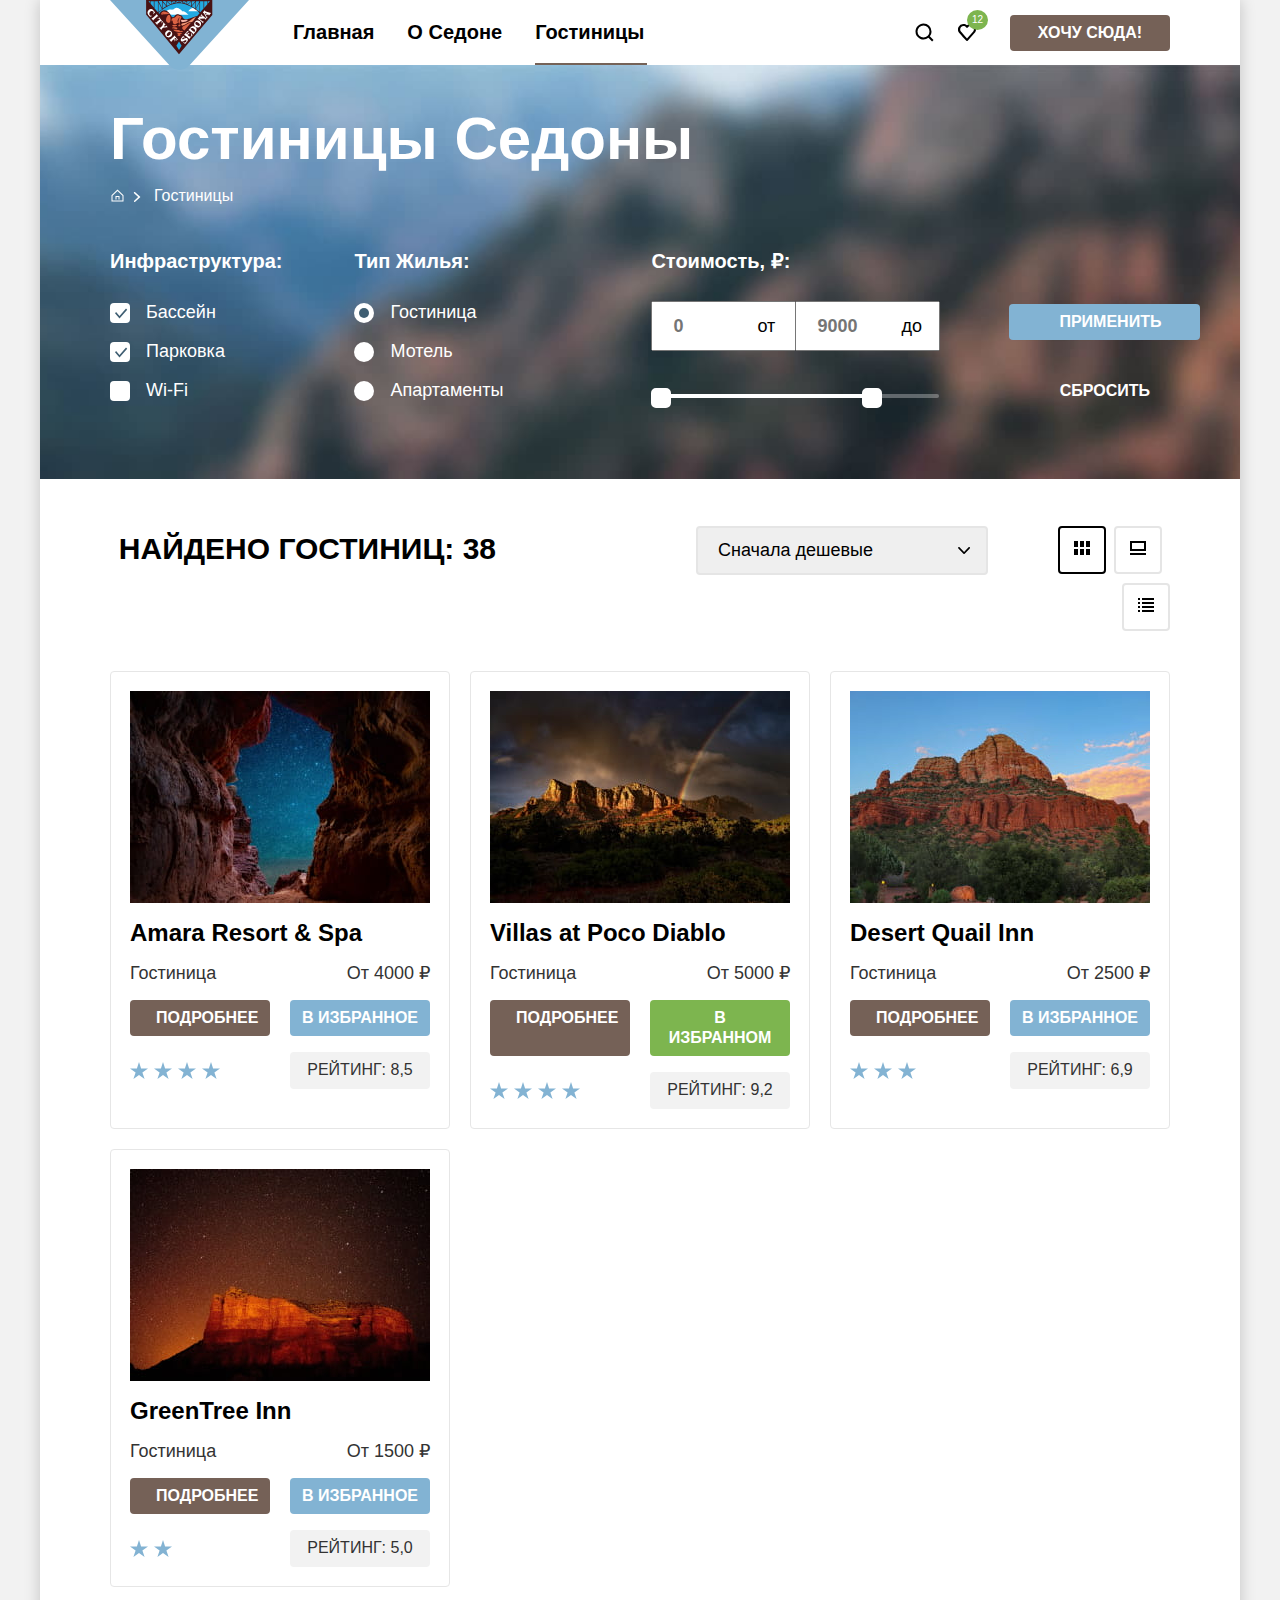
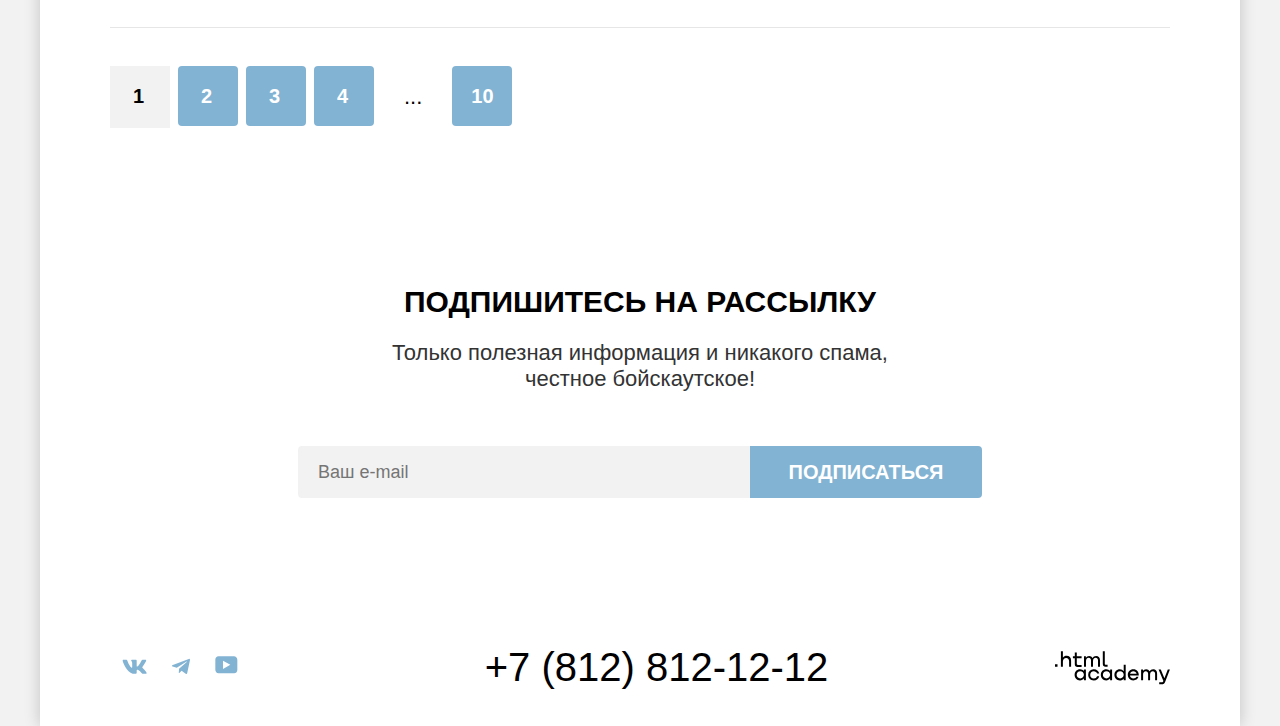
==== commit 8d5a73af: "Merge pull request #8 from nataliavioletta/master" ====
--- a/catalog.html
+++ b/catalog.html
@@ -1,341 +1,518 @@
 <!DOCTYPE html>
 <html lang="ru">
-  <head>
-    <meta charset="utf-8">
+   <head>
+      <meta charset="utf-8" />
       <title>Каталог</title>
-    <link rel="stylesheet" href="styles/styles.css">
-    <link rel="icon" href="favicon.ico"><!-- 32×32 -->
-  </head>
-
-  <body>
-    <div class="body-wrapper">
-      <header class="page-header">
-        <nav class="navigation">
-          <a class="navigation-logo" href="#">
-            <img class="navigation-logo-image" alt="Логотип Седоны." src="images/logo-small.svg" width="139" height="70">
-          </a>
-        <ul class="navigation-list">
-          <li class="navigation-item">
-            <a class="navigation-link" href="index.html">Главная</a>
-          </li>
-          <li class="navigation-item">
-            <a class="navigation-link" href="about.html">О Седоне</a>
-          </li>
-          <li class="navigation-item">
-            <a class="navigation-link navigation-link-current" href="#">Гостиницы</a>
-          </li>
-        </ul>
-
-        <ul class="navigation-user">
-          <li class="navigation-user-item ">
-            <a class="navigation-user-link navigation-search" href="#">
-              <span class="visually-hidden">Поиск.</span>
-            </a>
-          </li>
-          <li class="navigation-user-item">
-            <a class="navigation-user-link navigation-like" href="#">
-              <span class="visually-hidden">Избранное.</span>
-              <span class="likes-number">12</span>
-            </a>
-          </li>
-        </ul>
-
-        <button type="button" class="button header-button">Хочу сюда!</button>
-      </nav>
-    </header>
-
-    <main class="main-hotels main-container">
-      <section class="hotels-sedona">
-        <h1 class="hotels-sedona-title">Гостиницы Седоны</h1>
-
-        <ul class="breadcrumbs">
-          <li class="breadcrumbs-item">
-            <a class="breadcrumbs-link breadcrumbs-home" href="index.html">
-              <span class="visually-hidden">Главная страница.</span>
-            </a>
-          </li>
-          <li class="breadcrumbs-item">
-            <a class="breadcrumbs-link" href="#">
-              Гостиницы
-            </a>
-          </li>
-        </ul>
-
-        <form class="search-filter" action="https://echo.htmlacademy.ru/" method="get">
-          <fieldset class="search-filter-group">
-            <legend class="search-group-title">Инфраструктура:</legend>
-              <ul class="search-filter-list">
-                <li class="search-filter-item">
-                  <label class="control">
-                    <input class="control-input visually-hidden" type="checkbox" name="swimmingpool" checked>
-                      <span class="control-mark"></span>
-                        Бассейн
-                  </label>
-                </li>
-
-                <li class="search-filter-item">
-                  <label class="control">
-                    <input class="control-input visually-hidden" type="checkbox" name="parking" checked>
-                      <span class="control-mark"></span>
-                        Парковка
-                  </label>
-                </li>
-
-                <li class="search-filter-item">
-                  <label class="control">
-                    <input class="control-input visually-hidden" type="checkbox" name="Wi-Fi">
-                      <span class="control-mark"></span>
-                        Wi-Fi
-                  </label>
-                </li>
-            </ul>
-          </fieldset>
-
-          <fieldset class="search-filter-group">
-            <legend class="search-group-title">Тип жилья:</legend>
-              <ul class="search-filter-list">
-                <li class="search-filter-item">
-                  <label class="control">
-                    <input class="control-input visually-hidden" type="radio" name="house-type-group" value="hotel" checked>
-                      <span class="control-mark"></span>
-                        Гостиница
-                  </label>
-                </li>
-
-                <li class="search-filter-item">
-                  <label class="control">
-                    <input class="control-input visually-hidden" type="radio" name="house-type-group" value="motel">
-                      <span class="control-mark"></span>
-                        Мотель
-                  </label>
-                </li>
-
-                <li class="search-filter-item">
-                  <label class="control">
-                    <input class="control-input visually-hidden" type="radio" name="house-type-group" value="apartments">
-                      <span class="control-mark"></span>
-                        Апартаменты
-                  </label>
-                </li>
-            </ul>
-          </fieldset>
-
-          <fieldset class="search-filter-group search-filter-group-price">
-            <legend class="search-group-title">Стоимость, ₽:</legend>
-
-            <div class="search-filter-number">
-              <input class="search-filter-input" type="number" name="min" placeholder="0" id="from">
-                <label class="search-filter-label" for="from">
-                  от
-                </label>
-
-            </div>
-
-            <div class="search-filter-number">
-              <input class="search-filter-input" type="number" name="max" placeholder="9000" id="till">
-                <label class="search-filter-label" for="till">
-                  до
-                </label>
-            </div>
-
-            <div class="range">
-              <div class="range-scale">
-                <div class="range-bar">
-                  <button type="button" class="range-toggle toggle-min">
-                    <span class="visually-hidden">Изменить минимальную цену.</span>
+      <link rel="stylesheet" href="styles/styles.css" />
+      <link rel="icon" type="image/png" href="images/favicon.png" />
+      <!-- 32×32 -->
+   </head>
+   <body>
+      <div class="body-wrapper">
+         <header class="page-header">
+            <nav class="navigation">
+               <a class="navigation-logo" href="#">
+               <img
+                  class="navigation-logo-image"
+                  alt="Логотип Седоны."
+                  src="images/logo-small.svg"
+                  width="139"
+                  height="70"
+                  />
+               </a>
+               <ul class="navigation-list">
+                  <li class="navigation-item">
+                     <a class="navigation-link" href="index.html">Главная</a>
+                  </li>
+                  <li class="navigation-item">
+                     <a class="navigation-link" href="about.html">О Седоне</a>
+                  </li>
+                  <li class="navigation-item">
+                     <a class="navigation-link navigation-link-current" href="#"
+                        >Гостиницы</a
+                        >
+                  </li>
+               </ul>
+               <ul class="navigation-user">
+                  <li class="navigation-user-item">
+                     <a class="navigation-user-link navigation-search" href="#">
+                     <span class="visually-hidden">Поиск.</span>
+                     </a>
+                  </li>
+                  <li class="navigation-user-item">
+                     <a class="navigation-user-link navigation-like" href="#">
+                     <span class="visually-hidden">Избранное.</span>
+                     <span class="likes-number">12</span>
+                     </a>
+                  </li>
+               </ul>
+               <button type="button" class="button header-button">Хочу сюда!</button>
+            </nav>
+         </header>
+         <main class="main-hotels main-container">
+            <section class="hotels-sedona">
+               <h1 class="hotels-sedona-title">Гостиницы Седоны</h1>
+               <ul class="breadcrumbs">
+                  <li class="breadcrumbs-item">
+                     <a class="breadcrumbs-link breadcrumbs-home" href="index.html">
+                     <span class="visually-hidden">Главная страница.</span>
+                     </a>
+                  </li>
+                  <li class="breadcrumbs-item">
+                     <a class="breadcrumbs-link" href="#"> Гостиницы </a>
+                  </li>
+               </ul>
+               <form
+                  class="search-filter"
+                  action="https://echo.htmlacademy.ru/"
+                  method="get"
+                  >
+                  <fieldset class="search-filter-group">
+                     <legend class="search-group-title">Инфраструктура:</legend>
+                     <ul class="search-filter-list">
+                        <li class="search-filter-item">
+                           <label class="control">
+                           <input
+                              class="control-input visually-hidden"
+                              type="checkbox"
+                              name="swimmingpool"
+                              checked
+                              />
+                           <span class="control-mark"></span>
+                           Бассейн
+                           </label>
+                        </li>
+                        <li class="search-filter-item">
+                           <label class="control">
+                           <input
+                              class="control-input visually-hidden"
+                              type="checkbox"
+                              name="parking"
+                              checked
+                              />
+                           <span class="control-mark"></span>
+                           Парковка
+                           </label>
+                        </li>
+                        <li class="search-filter-item">
+                           <label class="control">
+                           <input
+                              class="control-input visually-hidden"
+                              type="checkbox"
+                              name="Wi-Fi"
+                              />
+                           <span class="control-mark"></span>
+                           Wi-Fi
+                           </label>
+                        </li>
+                     </ul>
+                  </fieldset>
+                  <fieldset class="search-filter-group">
+                     <legend class="search-group-title">Тип жилья:</legend>
+                     <ul class="search-filter-list">
+                        <li class="search-filter-item">
+                           <label class="control">
+                           <input
+                              class="control-input visually-hidden"
+                              type="radio"
+                              name="house-type-group"
+                              value="hotel"
+                              checked
+                              />
+                           <span class="control-mark"></span>
+                           Гостиница
+                           </label>
+                        </li>
+                        <li class="search-filter-item">
+                           <label class="control">
+                           <input
+                              class="control-input visually-hidden"
+                              type="radio"
+                              name="house-type-group"
+                              value="motel"
+                              />
+                           <span class="control-mark"></span>
+                           Мотель
+                           </label>
+                        </li>
+                        <li class="search-filter-item">
+                           <label class="control">
+                           <input
+                              class="control-input visually-hidden"
+                              type="radio"
+                              name="house-type-group"
+                              value="apartments"
+                              />
+                           <span class="control-mark"></span>
+                           Апартаменты
+                           </label>
+                        </li>
+                     </ul>
+                  </fieldset>
+                  <fieldset class="search-filter-group search-filter-group-price">
+                     <legend class="search-group-title">Стоимость, ₽:</legend>
+                     <div class="search-filter-number">
+                        <input
+                           class="search-filter-input"
+                           type="number"
+                           name="min"
+                           placeholder="0"
+                           id="from"
+                           />
+                        <label class="search-filter-label" for="from"> от </label>
+                     </div>
+                     <div class="search-filter-number">
+                        <input
+                           class="search-filter-input"
+                           type="number"
+                           name="max"
+                           placeholder="9000"
+                           id="till"
+                           />
+                        <label class="search-filter-label" for="till"> до </label>
+                     </div>
+                     <div class="range">
+                        <div class="range-scale">
+                           <div class="range-bar">
+                              <button type="button" class="range-toggle toggle-min">
+                              <span class="visually-hidden"
+                                 >Изменить минимальную цену.</span
+                                 >
+                              </button>
+                              <button type="button" class="range-toggle toggle-max">
+                              <span class="visually-hidden"
+                                 >Изменить максимальную цену.</span
+                                 >
+                              </button>
+                           </div>
+                        </div>
+                     </div>
+                  </fieldset>
+                  <div class="search-filter-group search-filter-buttons">
+                     <button class="button button-submit" type="submit">
+                     Применить
+                     </button>
+                     <button class="button button-reset" type="reset">Сбросить</button>
+                  </div>
+               </form>
+            </section>
+            <section class="search-results">
+               <h2 class="visually-hidden">Результаты поиска.</h2>
+               <div class="search-results-container">
+                  <span class="search-results-number"
+                     >Найдено гостиниц: <span class="sorting-number">38</span></span
+                     >
+                  <select class="select-control" aria-label="Сортировка">
+                     <option value="cheap">Сначала дешевые</option>
+                     <option value="popular">Сначала популярные</option>
+                     <option value="expensive">Сначала дорогие</option>
+                  </select>
+                  <button
+                     class="button button-light button-light-current"
+                     type="button"
+                     >
+                     <svg
+                        width="16"
+                        height="14"
+                        aria-hidden="true"
+                        focusable="false"
+                        viewBox="0 0 16 14"
+                        fill="none"
+                        xmlns="http://www.w3.org/2000/svg"
+                        >
+                        <path
+                           d="M4 0H0v6h4V0ZM16 0h-4v6h4V0ZM10 0H6v6h4V0ZM4 8H0v6h4V8ZM16 8h-4v6h4V8ZM10 8H6v6h4V8Z"
+                           fill="#000"
+                           />
+                     </svg>
+                     <span class="visually-hidden">Показать карточки.</span>
                   </button>
-                  <button type="button" class="range-toggle toggle-max">
-                    <span class="visually-hidden">Изменить максимальную цену.</span>
+                  <button class="button button-light" type="button">
+                     <svg
+                        width="16"
+                        height="14"
+                        aria-hidden="true"
+                        focusable="false"
+                        viewBox="0 0 16 14"
+                        fill="none"
+                        xmlns="http://www.w3.org/2000/svg"
+                        >
+                        <path
+                           d="M16 12H0v2h16v-2ZM14 2v6H2V2h12Zm2-2H0v10h16V0Z"
+                           fill="#000"
+                           />
+                     </svg>
+                     <span class="visually-hidden">Показать слайдом.</span>
                   </button>
-                </div>
-              </div>
-            </div>
-
-          </fieldset>
-
-
-          <div class="search-filter-group search-filter-buttons">
-            <button class="button button-submit" type="submit">Применить</button>
-            <button class="button button-reset" type="reset">Сбросить</button>
-          </div>
-        </form>
-      </section>
-
-      <section class="search-results">
-        <h2 class="visually-hidden">Результаты поиска.</h2>
-          <div class="search-results-container">
-            <span class="search-results-number">Найдено гостиниц:  <span class="sorting-number">38</span></span>
-
-            <select class="select-control" aria-label="Сортировка">
-              <option value="cheap">Сначала дешевые</option>
-              <option value="popular">Сначала популярные</option>
-              <option value="expensive">Сначала дорогие</option>
-            </select>
-
-            <button class="button button-light button-light-current" type="button">
-              <svg width="16" height="14" aria-hidden="true" focusable="false" viewBox="0 0 16 14" fill="none" xmlns="http://www.w3.org/2000/svg">
-              <path d="M4 0H0v6h4V0ZM16 0h-4v6h4V0ZM10 0H6v6h4V0ZM4 8H0v6h4V8ZM16 8h-4v6h4V8ZM10 8H6v6h4V8Z" fill="#000"/>
-              </svg>
-              <span class="visually-hidden">Показать карточки.</span>
-            </button>
-
-
-            <button class="button button-light" type="button">
-              <svg width="16" height="14" aria-hidden="true" focusable="false" viewBox="0 0 16 14" fill="none" xmlns="http://www.w3.org/2000/svg">
-              <path d="M16 12H0v2h16v-2ZM14 2v6H2V2h12Zm2-2H0v10h16V0Z" fill="#000"/>
-              </svg>
-              <span class="visually-hidden">Показать слайдом.</span>
-            </button>
-
-            <button class="button button-light" type="button">
-              <svg width="16" height="14" aria-hidden="true" focusable="false" viewBox="0 0 16 14" fill="none" xmlns="http://www.w3.org/2000/svg">
-              <path d="M2 0H0v2h2V0ZM16 0H4v2h12V0ZM2 4H0v2h2V4ZM16 4H4v2h12V4ZM2 8H0v2h2V8ZM16 8H4v2h12V8ZM2 12H0v2h2v-2ZM16 12H4v2h12v-2Z" fill="#000"/>
-              </svg>
-              <span class="visually-hidden">Показать списком.</span>
-            </button>
-          </div>
-
-          <ul class="hotels-list">
-            <li class="hotel-card">
-              <img class="hotel-card-image" src="images/catalog/catalog-hotel-1.jpg" alt="Звездное небо в ущелье." width="300" height="212">
-                <a class="hotel-card-link" href="hotel.html">
-                  <h3 class="hotel-card-title">Amara Resort & Spa</h3>
-                </a>
-              <div class="hotel-card-inner">
-                <p class="hotel-card-type">Гостиница</p>
-                <p class="hotel-card-price">От 4000 ₽</p>
-                <a class="hotel-card-button button" href="#">подробнее</a>
-                <button class="hotel-card-button-favourite button" type="button">в избранное</button>
-                <p class="stars four-stars"><span class="visually-hidden">Четыре звезды.</span></p>
-                <span class="hotel-card-rating">Рейтинг: 8,5</span>
-              </div>
-            </li>
-
-            <li class="hotel-card">
-              <img class="hotel-card-image" src="images/catalog/catalog-hotel-2.jpg" alt="Радуга над горным массивом." width="300" height="212">
-                <a class="hotel-card-link" href="hotel.html">
-                  <h3 class="hotel-card-title">Villas at Poco Diablo</h3>
-                </a>
-              <div class="hotel-card-inner">
-                <p class="hotel-card-type">Гостиница</p>
-                <p class="hotel-card-price">От 5000 ₽</p>
-                <a class="hotel-card-button button" href="#">подробнее</a>
-                <button class="hotel-card-button-favourite button favourite" type="button">в избранном</button>
-                <p class="stars four-stars"><span class="visually-hidden">Четыре звезды.</span></p>
-                <span class="hotel-card-rating">Рейтинг: 9,2</span>
-              </div>
-            </li>
-
-            <li class="hotel-card">
-              <img class="hotel-card-image" src="images/catalog/catalog-hotel-3.jpg" alt="Утёс на рассвете." width="300" height="212">
-                <a class="hotel-card-link" href="hotel.html">
-                  <h3 class="hotel-card-title">Desert Quail Inn</h3>
-                </a>
-              <div class="hotel-card-inner">
-                <p class="hotel-card-type">Гостиница</p>
-                <p class="hotel-card-price">От 2500 ₽</p>
-                <a class="hotel-card-button button" href="#">подробнее</a>
-                <button class="hotel-card-button-favourite button" type="button">в избранное</button>
-                <p class="stars three-stars"><span class="visually-hidden">Три звезды.</span></p>
-                <span class="hotel-card-rating">Рейтинг: 6,9</span>
-              </div>
-            </li>
-
-            <li class="hotel-card">
-              <img class="hotel-card-image" src="images/catalog/catalog-hotel-4.jpg" alt="Скалы на фоне звёзд." width="300" height="212">
-                <a class="hotel-card-link" href="hotel.html">
-                  <h3 class="hotel-card-title">GreenTree Inn</h3>
-                </a>
-              <div class="hotel-card-inner">
-                <p class="hotel-card-type">Гостиница</p>
-                <p class="hotel-card-price">От 1500 ₽</p>
-                <a class="hotel-card-button button" href="#">подробнее</a>
-                <button class="hotel-card-button-favourite button" type="button">в избранное</button>
-                <p class="stars two-stars"><span class="visually-hidden">Две звезды.</span></p>
-                <span class="hotel-card-rating">Рейтинг: 5,0</span>
-              </div>
-            </li>
-          </ul>
-
-          <ul class="pagination">
-            <li class="pagination-item pagination-current">
-              <a class="pagination-link pagination-current" href="#">1</a>
-            </li>
-            <li class="pagination-item">
-              <a class="pagination-link" href="#">2</a>
-            </li>
-            <li class="pagination-item">
-              <a class="pagination-link" href="#">3</a>
-            </li>
-            <li class="pagination-item">
-              <a class="pagination-link" href="#">4</a>
-            </li>
-            <li class="pagination-item pagination-disabled">...
-            </li>
-            <li class="pagination-item">
-              <a class="pagination-link" href="#">10</a>
-            </li>
-          </ul>
-
-      </section>
-
-      <section class="subscribe-inner">
-        <h2 class="subscribe-title-inner">Подпишитесь на рассылку</h2>
-          <p class="subscribe-text-inner">Только полезная информация и никакого спама,<br> честное бойскаутское!</p>
-            <form class="subscribe-form-inner" action="https://echo.htmlacademy.ru/" method="post">
-              <label class="visually-hidden" for="subscribe-email-inner">Email</label>
-                <input class="subscribe-field" placeholder="Ваш e-mail" type="email" name="subscribe-email" id="subscribe-email-inner" required>
-                <button class="subscribe-button button" type="submit">Подписаться</button>
-            </form>
-      </section>
-    </main>
-
-        <footer class="page-footer">
-          <section class="footer-social">
-            <h2 class="visually-hidden">Соцсети.</h2>
-              <ul class="footer-social-list">
-                <li class="footer-social-item">
-                  <a class="footer-social-link" href="https://vk.com/htmlacademy">
-                    <svg class="footer-social-logo" width="25" height="15" viewBox="0 0 25 15" aria-hidden="true" focusable="false" fill="none" xmlns="http://www.w3.org/2000/svg">
-                    <path fill-rule="evenodd" clip-rule="evenodd" d="M24.12 1.8c.16-.54 0-.94-.8-.94H20.7c-.67 0-.98.34-1.15.73 0 0-1.33 3.2-3.22 5.27-.61.6-.9.8-1.23.8-.16 0-.41-.2-.41-.75v-5.1c0-.66-.19-.95-.74-.95H9.82c-.42 0-.67.3-.67.59 0 .62.95.76 1.04 2.51v3.8c0 .83-.15.98-.48.98-.9 0-3.06-3.2-4.34-6.88-.25-.72-.5-1-1.18-1H1.57c-.75 0-.9.34-.9.73 0 .68.89 4.07 4.14 8.55 2.17 3.06 5.23 4.72 8 4.72 1.68 0 1.88-.37 1.88-1v-2.32c0-.74.16-.88.7-.88.38 0 1.05.19 2.6 1.66 1.79 1.75 2.08 2.54 3.08 2.54h2.63c.75 0 1.12-.37.9-1.1-.23-.72-1.08-1.77-2.2-3.02-.62-.71-1.54-1.48-1.82-1.86-.39-.5-.28-.71 0-1.15 0 0 3.2-4.42 3.54-5.93Z"/>
-                    </svg>
-                    <span class="visually-hidden">Соцсеть Вконтакте.</span>
-                  </a>
-                </li>
-                <li class="footer-social-item">
-                  <a class="footer-social-link" href="https://t.me/htmlacademy">
-                    <svg class="footer-social-logo" width="18" height="16" viewBox="0 0 18 16" aria-hidden="true" focusable="false" fill="none" xmlns="http://www.w3.org/2000/svg">
-                    <path d="M16.79.96.84 7.1c-1.09.44-1.08 1.05-.2 1.32l4.1 1.28 9.47-5.98c.44-.27.85-.13.52.17l-7.68 6.93-.28 4.22c.41 0 .6-.2.83-.41l1.99-1.94 4.13 3.06c.77.42 1.31.2 1.5-.71l2.72-12.8c.28-1.1-.43-1.61-1.16-1.28Z"/>
-                    </svg>
-                    <span class="visually-hidden">Соцсеть Телеграм.</span>
-                  </a>
-                </li>
-                <li class="footer-social-item">
-                  <a class="footer-social-link" href="https://www.youtube.com/user/htmlacademyru">
-                    <svg class="footer-social-logo" width="23" height="18" viewBox="0 0 23 18" aria-hidden="true" focusable="false" fill="none" xmlns="http://www.w3.org/2000/svg">
-                    <path d="M18.94.36H3.51C1.65.36.33 1.95.33 3.76v10.09c0 1.91 1.32 3.5 3.18 3.5h15.65c1.64 0 3.17-1.59 3.17-3.4V3.76c-.22-1.8-1.53-3.4-3.39-3.4ZM7.99 12.89V4.82l7.34 4.04-7.34 4.03Z"/>
-                    </svg>
-                    <span class="visually-hidden">Соцсеть Ютуб.</span>
-                  </a>
-                </li>
-              </ul>
-          </section>
-
-          <section class="footer-phone">
-            <h2 class="visually-hidden">Номер телефона.</h2>
-              <a class="footer-phone-number" href="tel:+78128121212">+7 (812) 812-12-12</a>
-          </section>
-
-        <section class="footer-copyright">
-            <h2 class="visually-hidden">Копирайт.</h2>
-              <a class="footer-link" href="https://htmlacademy.ru">
-                <svg class="footer-contacts-logo" width="115" height="34" viewBox="0 0 115 34" fill="none" xmlns="http://www.w3.org/2000/svg"  role="img" aria-label="Копирайт сайта">
-                <path d="M0 13.26v2.6h2.5v-2.6H0ZM11.6 4.86c-1.6 0-2.8.7-3.6 1.7h-.1V.36h-2v15.5h2v-5.3c0-2.1 1.3-3.6 3.3-3.6 1.8 0 2.9 1.4 2.9 3.2v5.7h2v-6.1c.1-3-1.8-4.9-4.5-4.9ZM26.6 5.16h-4.8v-3.7h-2v3.8h-1.9v2h1.9v6c0 1.7 1 2.7 2.7 2.7h4.1v-2h-3.7c-.7 0-1.1-.4-1.1-1.1v-5.7h4.8v-2ZM41.1 4.96c-1.6 0-2.9.8-3.5 2.1h-.1c-.6-1.2-1.8-2.1-3.4-2.1-1.4 0-2.5.8-3.1 1.8h-.1v-1.6H29v10.6h2v-5.4c0-2 1-3.5 2.6-3.5 1.5 0 2.4 1 2.4 2.6v6.3h2v-5.6c0-2.4 1.4-3.3 2.6-3.3 1.5 0 2.4 1 2.4 2.6v6.3h2v-6.5c.1-2.5-1.4-4.3-3.9-4.3ZM47.8 13.06c0 1.7 1 2.7 2.8 2.7h2v-2h-1.7c-.7 0-1.1-.4-1.1-1.1V.36h-2v12.7ZM28.9 20.06c-.9-1.1-2.2-1.8-3.9-1.8-3.1 0-5.4 2.3-5.4 5.6s2.3 5.6 5.4 5.6c1.8 0 3-.8 3.8-1.9h.1v1.6h2v-10.6h-2v1.5Zm-3.6 7.4c-2.2 0-3.6-1.6-3.6-3.6s1.4-3.6 3.6-3.6 3.6 1.6 3.6 3.6c0 1.9-1.4 3.6-3.6 3.6ZM44.2 22.36c-.5-2.4-2.6-4.1-5.4-4.1a5.4 5.4 0 0 0-5.6 5.6c0 3.1 2.2 5.6 5.6 5.6 2.8 0 4.9-1.8 5.4-4.2h-2.1a3.4 3.4 0 0 1-3.3 2.3c-2.2 0-3.6-1.6-3.6-3.6s1.4-3.6 3.6-3.6c1.6 0 2.8 1 3.3 2.2h2.1v-.2ZM55.1 20.06c-.9-1.1-2.2-1.8-3.9-1.8-3.1 0-5.4 2.3-5.4 5.6s2.3 5.6 5.4 5.6c1.8 0 3-.8 3.8-1.9h.1v1.6h2v-10.6h-2v1.5Zm-3.6 7.4c-2.2 0-3.6-1.6-3.6-3.6s1.4-3.6 3.6-3.6 3.6 1.6 3.6 3.6c0 1.9-1.5 3.6-3.6 3.6ZM68.7 20.16c-.9-1.1-2.2-1.9-3.9-1.9-3.1 0-5.4 2.3-5.4 5.6s2.2 5.6 5.4 5.6c1.7 0 3-.8 3.8-1.8h.1v1.5h2v-15.4h-2v6.4Zm-3.6 7.3c-2.2 0-3.6-1.6-3.6-3.6s1.4-3.6 3.6-3.6 3.6 1.6 3.6 3.6c-.1 2-1.5 3.6-3.6 3.6ZM78.3 18.26c-3.3 0-5.5 2.5-5.5 5.6 0 3 2.1 5.6 5.5 5.6 2.5 0 4.5-1.3 5.2-3.6h-2.1c-.5 1-1.6 1.6-3 1.6-1.9 0-3.3-1.3-3.4-2.9h8.8c.2-3.6-2-6.3-5.5-6.3Zm0 1.9c1.7 0 3 1 3.3 2.6h-6.5c.3-1.5 1.5-2.6 3.2-2.6ZM98.2 18.26c-1.6 0-2.9.8-3.6 2h-.1c-.6-1.2-1.8-2-3.4-2-1.4 0-2.5.7-3.1 1.8v-1.5h-1.9v10.6h2v-5.4c0-2 1-3.4 2.6-3.5 1.5 0 2.4 1 2.4 2.6v6.3h2v-5.6c0-2.4 1.4-3.3 2.6-3.3 1.5 0 2.4 1 2.4 2.6v6.3h2v-6.5c.1-2.6-1.4-4.4-3.9-4.4ZM109.4 27.36l-3.6-8.9h-2.2l4.8 11.6c-.3.9-.7 1.2-1.7 1.2h-2.5v2h2.5c1.8 0 2.8-.8 3.5-2.6l4.7-12.2h-2.1l-3.4 8.9Z"/>
-                </svg>
-              </a>
-        </section>
-      </footer>
-
-    </div>
-  </body>
+                  <button class="button button-light" type="button">
+                     <svg
+                        width="16"
+                        height="14"
+                        aria-hidden="true"
+                        focusable="false"
+                        viewBox="0 0 16 14"
+                        fill="none"
+                        xmlns="http://www.w3.org/2000/svg"
+                        >
+                        <path
+                           d="M2 0H0v2h2V0ZM16 0H4v2h12V0ZM2 4H0v2h2V4ZM16 4H4v2h12V4ZM2 8H0v2h2V8ZM16 8H4v2h12V8ZM2 12H0v2h2v-2ZM16 12H4v2h12v-2Z"
+                           fill="#000"
+                           />
+                     </svg>
+                     <span class="visually-hidden">Показать списком.</span>
+                  </button>
+               </div>
+               <ul class="hotels-list">
+                  <li class="hotel-card">
+                     <img
+                        class="hotel-card-image"
+                        src="images/catalog/catalog-hotel-1.jpg"
+                        alt="Звездное небо в ущелье."
+                        width="300"
+                        height="212"
+                        />
+                     <a class="hotel-card-link" href="hotel.html">
+                        <h3 class="hotel-card-title">Amara Resort & Spa</h3>
+                     </a>
+                     <div class="hotel-card-inner">
+                        <p class="hotel-card-type">Гостиница</p>
+                        <p class="hotel-card-price">От 4000 ₽</p>
+                        <a class="hotel-card-button button" href="#">подробнее</a>
+                        <button
+                           class="hotel-card-button-favourite button"
+                           type="button"
+                           >
+                        в избранное
+                        </button>
+                        <p class="stars four-stars">
+                           <span class="visually-hidden">Четыре звезды.</span>
+                        </p>
+                        <span class="hotel-card-rating">Рейтинг: 8,5</span>
+                     </div>
+                  </li>
+                  <li class="hotel-card">
+                     <img
+                        class="hotel-card-image"
+                        src="images/catalog/catalog-hotel-2.jpg"
+                        alt="Радуга над горным массивом."
+                        width="300"
+                        height="212"
+                        />
+                     <a class="hotel-card-link" href="hotel.html">
+                        <h3 class="hotel-card-title">Villas at Poco Diablo</h3>
+                     </a>
+                     <div class="hotel-card-inner">
+                        <p class="hotel-card-type">Гостиница</p>
+                        <p class="hotel-card-price">От 5000 ₽</p>
+                        <a class="hotel-card-button button" href="#">подробнее</a>
+                        <button
+                           class="hotel-card-button-favourite button favourite"
+                           type="button"
+                           >
+                        в избранном
+                        </button>
+                        <p class="stars four-stars">
+                           <span class="visually-hidden">Четыре звезды.</span>
+                        </p>
+                        <span class="hotel-card-rating">Рейтинг: 9,2</span>
+                     </div>
+                  </li>
+                  <li class="hotel-card">
+                     <img
+                        class="hotel-card-image"
+                        src="images/catalog/catalog-hotel-3.jpg"
+                        alt="Утёс на рассвете."
+                        width="300"
+                        height="212"
+                        />
+                     <a class="hotel-card-link" href="hotel.html">
+                        <h3 class="hotel-card-title">Desert Quail Inn</h3>
+                     </a>
+                     <div class="hotel-card-inner">
+                        <p class="hotel-card-type">Гостиница</p>
+                        <p class="hotel-card-price">От 2500 ₽</p>
+                        <a class="hotel-card-button button" href="#">подробнее</a>
+                        <button
+                           class="hotel-card-button-favourite button"
+                           type="button"
+                           >
+                        в избранное
+                        </button>
+                        <p class="stars three-stars">
+                           <span class="visually-hidden">Три звезды.</span>
+                        </p>
+                        <span class="hotel-card-rating">Рейтинг: 6,9</span>
+                     </div>
+                  </li>
+                  <li class="hotel-card">
+                     <img
+                        class="hotel-card-image"
+                        src="images/catalog/catalog-hotel-4.jpg"
+                        alt="Скалы на фоне звёзд."
+                        width="300"
+                        height="212"
+                        />
+                     <a class="hotel-card-link" href="hotel.html">
+                        <h3 class="hotel-card-title">GreenTree Inn</h3>
+                     </a>
+                     <div class="hotel-card-inner">
+                        <p class="hotel-card-type">Гостиница</p>
+                        <p class="hotel-card-price">От 1500 ₽</p>
+                        <a class="hotel-card-button button" href="#">подробнее</a>
+                        <button
+                           class="hotel-card-button-favourite button"
+                           type="button"
+                           >
+                        в избранное
+                        </button>
+                        <p class="stars two-stars">
+                           <span class="visually-hidden">Две звезды.</span>
+                        </p>
+                        <span class="hotel-card-rating">Рейтинг: 5,0</span>
+                     </div>
+                  </li>
+               </ul>
+               <ul class="pagination">
+                  <li class="pagination-item pagination-current">
+                     <a class="pagination-link pagination-current" href="#">1</a>
+                  </li>
+                  <li class="pagination-item">
+                     <a class="pagination-link" href="#">2</a>
+                  </li>
+                  <li class="pagination-item">
+                     <a class="pagination-link" href="#">3</a>
+                  </li>
+                  <li class="pagination-item">
+                     <a class="pagination-link" href="#">4</a>
+                  </li>
+                  <li class="pagination-item pagination-disabled">...</li>
+                  <li class="pagination-item">
+                     <a class="pagination-link" href="#">10</a>
+                  </li>
+               </ul>
+            </section>
+            <section class="subscribe-inner">
+               <h2 class="subscribe-title-inner">Подпишитесь на рассылку</h2>
+               <p class="subscribe-text-inner">
+                  Только полезная информация и никакого спама,<br />
+                  честное бойскаутское!
+               </p>
+               <form
+                  class="subscribe-form-inner"
+                  action="https://echo.htmlacademy.ru/"
+                  method="post"
+                  >
+                  <label class="visually-hidden" for="subscribe-email-inner"
+                     >Email</label
+                     >
+                  <input
+                     class="subscribe-field"
+                     placeholder="Ваш e-mail"
+                     type="email"
+                     name="subscribe-email"
+                     id="subscribe-email-inner"
+                     required
+                     />
+                  <button class="subscribe-button button" type="submit">
+                  Подписаться
+                  </button>
+               </form>
+            </section>
+         </main>
+         <footer class="page-footer">
+            <section class="footer-social">
+               <h2 class="visually-hidden">Соцсети.</h2>
+               <ul class="footer-social-list">
+                  <li class="footer-social-item">
+                     <a class="footer-social-link" href="https://vk.com/htmlacademy">
+                        <svg
+                           class="footer-social-logo"
+                           width="25"
+                           height="15"
+                           viewBox="0 0 25 15"
+                           aria-hidden="true"
+                           focusable="false"
+                           fill="none"
+                           xmlns="http://www.w3.org/2000/svg"
+                           >
+                           <path
+                              fill-rule="evenodd"
+                              clip-rule="evenodd"
+                              d="M24.12 1.8c.16-.54 0-.94-.8-.94H20.7c-.67 0-.98.34-1.15.73 0 0-1.33 3.2-3.22 5.27-.61.6-.9.8-1.23.8-.16 0-.41-.2-.41-.75v-5.1c0-.66-.19-.95-.74-.95H9.82c-.42 0-.67.3-.67.59 0 .62.95.76 1.04 2.51v3.8c0 .83-.15.98-.48.98-.9 0-3.06-3.2-4.34-6.88-.25-.72-.5-1-1.18-1H1.57c-.75 0-.9.34-.9.73 0 .68.89 4.07 4.14 8.55 2.17 3.06 5.23 4.72 8 4.72 1.68 0 1.88-.37 1.88-1v-2.32c0-.74.16-.88.7-.88.38 0 1.05.19 2.6 1.66 1.79 1.75 2.08 2.54 3.08 2.54h2.63c.75 0 1.12-.37.9-1.1-.23-.72-1.08-1.77-2.2-3.02-.62-.71-1.54-1.48-1.82-1.86-.39-.5-.28-.71 0-1.15 0 0 3.2-4.42 3.54-5.93Z"
+                              />
+                        </svg>
+                        <span class="visually-hidden">Соцсеть Вконтакте.</span>
+                     </a>
+                  </li>
+                  <li class="footer-social-item">
+                     <a class="footer-social-link" href="https://t.me/htmlacademy">
+                        <svg
+                           class="footer-social-logo"
+                           width="18"
+                           height="16"
+                           viewBox="0 0 18 16"
+                           aria-hidden="true"
+                           focusable="false"
+                           fill="none"
+                           xmlns="http://www.w3.org/2000/svg"
+                           >
+                           <path
+                              d="M16.79.96.84 7.1c-1.09.44-1.08 1.05-.2 1.32l4.1 1.28 9.47-5.98c.44-.27.85-.13.52.17l-7.68 6.93-.28 4.22c.41 0 .6-.2.83-.41l1.99-1.94 4.13 3.06c.77.42 1.31.2 1.5-.71l2.72-12.8c.28-1.1-.43-1.61-1.16-1.28Z"
+                              />
+                        </svg>
+                        <span class="visually-hidden">Соцсеть Телеграм.</span>
+                     </a>
+                  </li>
+                  <li class="footer-social-item">
+                     <a
+                        class="footer-social-link"
+                        href="https://www.youtube.com/user/htmlacademyru"
+                        >
+                        <svg
+                           class="footer-social-logo"
+                           width="23"
+                           height="18"
+                           viewBox="0 0 23 18"
+                           aria-hidden="true"
+                           focusable="false"
+                           fill="none"
+                           xmlns="http://www.w3.org/2000/svg"
+                           >
+                           <path
+                              d="M18.94.36H3.51C1.65.36.33 1.95.33 3.76v10.09c0 1.91 1.32 3.5 3.18 3.5h15.65c1.64 0 3.17-1.59 3.17-3.4V3.76c-.22-1.8-1.53-3.4-3.39-3.4ZM7.99 12.89V4.82l7.34 4.04-7.34 4.03Z"
+                              />
+                        </svg>
+                        <span class="visually-hidden">Соцсеть Ютуб.</span>
+                     </a>
+                  </li>
+               </ul>
+            </section>
+            <section class="footer-phone">
+               <h2 class="visually-hidden">Номер телефона.</h2>
+               <a class="footer-phone-number" href="tel:+78128121212"
+                  >+7 (812) 812-12-12</a
+                  >
+            </section>
+            <section class="footer-copyright">
+               <h2 class="visually-hidden">Копирайт.</h2>
+               <a class="footer-link" href="https://htmlacademy.ru">
+                  <svg
+                     class="footer-contacts-logo"
+                     width="115"
+                     height="34"
+                     viewBox="0 0 115 34"
+                     fill="none"
+                     xmlns="http://www.w3.org/2000/svg"
+                     role="img"
+                     aria-label="Копирайт сайта"
+                     >
+                     <path
+                        d="M0 13.26v2.6h2.5v-2.6H0ZM11.6 4.86c-1.6 0-2.8.7-3.6 1.7h-.1V.36h-2v15.5h2v-5.3c0-2.1 1.3-3.6 3.3-3.6 1.8 0 2.9 1.4 2.9 3.2v5.7h2v-6.1c.1-3-1.8-4.9-4.5-4.9ZM26.6 5.16h-4.8v-3.7h-2v3.8h-1.9v2h1.9v6c0 1.7 1 2.7 2.7 2.7h4.1v-2h-3.7c-.7 0-1.1-.4-1.1-1.1v-5.7h4.8v-2ZM41.1 4.96c-1.6 0-2.9.8-3.5 2.1h-.1c-.6-1.2-1.8-2.1-3.4-2.1-1.4 0-2.5.8-3.1 1.8h-.1v-1.6H29v10.6h2v-5.4c0-2 1-3.5 2.6-3.5 1.5 0 2.4 1 2.4 2.6v6.3h2v-5.6c0-2.4 1.4-3.3 2.6-3.3 1.5 0 2.4 1 2.4 2.6v6.3h2v-6.5c.1-2.5-1.4-4.3-3.9-4.3ZM47.8 13.06c0 1.7 1 2.7 2.8 2.7h2v-2h-1.7c-.7 0-1.1-.4-1.1-1.1V.36h-2v12.7ZM28.9 20.06c-.9-1.1-2.2-1.8-3.9-1.8-3.1 0-5.4 2.3-5.4 5.6s2.3 5.6 5.4 5.6c1.8 0 3-.8 3.8-1.9h.1v1.6h2v-10.6h-2v1.5Zm-3.6 7.4c-2.2 0-3.6-1.6-3.6-3.6s1.4-3.6 3.6-3.6 3.6 1.6 3.6 3.6c0 1.9-1.4 3.6-3.6 3.6ZM44.2 22.36c-.5-2.4-2.6-4.1-5.4-4.1a5.4 5.4 0 0 0-5.6 5.6c0 3.1 2.2 5.6 5.6 5.6 2.8 0 4.9-1.8 5.4-4.2h-2.1a3.4 3.4 0 0 1-3.3 2.3c-2.2 0-3.6-1.6-3.6-3.6s1.4-3.6 3.6-3.6c1.6 0 2.8 1 3.3 2.2h2.1v-.2ZM55.1 20.06c-.9-1.1-2.2-1.8-3.9-1.8-3.1 0-5.4 2.3-5.4 5.6s2.3 5.6 5.4 5.6c1.8 0 3-.8 3.8-1.9h.1v1.6h2v-10.6h-2v1.5Zm-3.6 7.4c-2.2 0-3.6-1.6-3.6-3.6s1.4-3.6 3.6-3.6 3.6 1.6 3.6 3.6c0 1.9-1.5 3.6-3.6 3.6ZM68.7 20.16c-.9-1.1-2.2-1.9-3.9-1.9-3.1 0-5.4 2.3-5.4 5.6s2.2 5.6 5.4 5.6c1.7 0 3-.8 3.8-1.8h.1v1.5h2v-15.4h-2v6.4Zm-3.6 7.3c-2.2 0-3.6-1.6-3.6-3.6s1.4-3.6 3.6-3.6 3.6 1.6 3.6 3.6c-.1 2-1.5 3.6-3.6 3.6ZM78.3 18.26c-3.3 0-5.5 2.5-5.5 5.6 0 3 2.1 5.6 5.5 5.6 2.5 0 4.5-1.3 5.2-3.6h-2.1c-.5 1-1.6 1.6-3 1.6-1.9 0-3.3-1.3-3.4-2.9h8.8c.2-3.6-2-6.3-5.5-6.3Zm0 1.9c1.7 0 3 1 3.3 2.6h-6.5c.3-1.5 1.5-2.6 3.2-2.6ZM98.2 18.26c-1.6 0-2.9.8-3.6 2h-.1c-.6-1.2-1.8-2-3.4-2-1.4 0-2.5.7-3.1 1.8v-1.5h-1.9v10.6h2v-5.4c0-2 1-3.4 2.6-3.5 1.5 0 2.4 1 2.4 2.6v6.3h2v-5.6c0-2.4 1.4-3.3 2.6-3.3 1.5 0 2.4 1 2.4 2.6v6.3h2v-6.5c.1-2.6-1.4-4.4-3.9-4.4ZM109.4 27.36l-3.6-8.9h-2.2l4.8 11.6c-.3.9-.7 1.2-1.7 1.2h-2.5v2h2.5c1.8 0 2.8-.8 3.5-2.6l4.7-12.2h-2.1l-3.4 8.9Z"
+                        />
+                  </svg>
+               </a>
+            </section>
+         </footer>
+      </div>
+   </body>
 </html>
--- a/styles/styles.css
+++ b/styles/styles.css
@@ -26,8 +26,8 @@
   display: flex;
   flex-direction: column;
   min-height: 100%;
-  min-width: 1340px;
-  background-color:#F2F2F2;
+  min-width: 1200px;
+  background-color: #F2F2F2;
   color: #333333;
   margin: 0;
 }
@@ -40,7 +40,7 @@
   padding: 0;
   border: 0;
   clip: rect(0 0 0 0);
-  overflow:hidden;
+  overflow: hidden;
 }
 
 .body-wrapper {
@@ -69,7 +69,7 @@
   flex-wrap: wrap;
 }
 
-.navigation-logo{
+.navigation-logo {
   margin-right: 44px;
   z-index: 0;
   height: 64px;
@@ -87,22 +87,28 @@
 .navigation-link {
   display: block;
   font-weight: 700;
-  color:#000000;
+  color: #000000;
   font-size: 20px;
   line-height: 24px;
   background-color: #FFFFFF;
   text-decoration: none;
-  padding: 18px 3px 19px 0;
+  padding: 20px 3px 19px 0;
   box-sizing: border-box;
 }
 
 .navigation-link-current {
-  border-bottom: 2px solid #756257;;
+  border-bottom: 2px solid #756257;
+  ;
 }
 
 .navigation-item {
- margin-right: 30px;
-
+  margin-right: 30px;
+}
+
+
+.navigation-item a:hover,
+.navigation-user-item a:hover {
+  opacity: 0.6;
 }
 
 .navigation-item a:focus-visible,
@@ -113,8 +119,13 @@
 
 .navigation-item a:focus,
 .navigation-user-item a:focus,
-.navigation-logo a:focus-visible{
+.navigation-logo a:focus-visible {
   outline: 3px solid #83B3D3;
+}
+
+.navigation-item a:active,
+.navigation-user-item a:active {
+  opacity: 0.3;
 }
 
 .navigation-user {
@@ -129,14 +140,14 @@
 }
 
 .navigation-user-item {
-  margin-right: 5px;
+  margin-right: 3px;
 }
 
 .navigation-user-link {
   display: block;
   position: relative;
   font-weight: 700;
-  color:#000000;
+  color: #000000;
   font-size: 20px;
   line-height: 24px;
   background-color: #FFFFFF;
@@ -301,7 +312,7 @@
 }
 
 .advantages-item-dark {
-  background-color:  #82B3D3;
+  background-color: #82B3D3;
   color: #FFFFFF;
   width: 100%;
   grid-column: 1/-1;
@@ -366,7 +377,7 @@
 .advantages-special-list {
   display: flex;
   flex-wrap: wrap;
-  justify-content: space-between;
+  justify-content: flex-start;
   list-style-type: none;
   margin: 0;
   padding: 0;
@@ -479,7 +490,7 @@
 .button-submit:active,
 .modal-button:active {
   background-color: #82B3D3;
-  color:#ffffff4d;
+  color: #ffffff4d;
 }
 
 
@@ -557,11 +568,11 @@
 }
 
 .footer-social-logo:hover {
-  fill:#68A2CA;
+  fill: #68A2CA;
 }
 
 .footer-social-logo:focus {
-  fill:#68A2CA;
+  fill: #68A2CA;
 }
 
 .footer-social-link:focus-visible {
@@ -569,7 +580,7 @@
 }
 
 .footer-social-logo:active {
-  fill:#68a2ca4d;
+  fill: #68a2ca4d;
 }
 
 .footer-social-item:nth-child(3n) {
@@ -587,7 +598,7 @@
   line-height: 40px;
   text-align: center;
   text-transform: uppercase;
-  color:#000000;
+  color: #000000;
   text-decoration: none;
   padding-left: 25px;
   padding-right: 30px;
@@ -614,7 +625,7 @@
 }
 
 .footer-contacts-logo:hover {
-  fill:#756157;
+  fill: #756157;
 }
 
 .footer-contacts-logo:focus {
@@ -631,7 +642,7 @@
 
 .hotels-sedona {
   background-image: url("../images/catalog-background.jpg");
-  background-size:cover;
+  background-size: cover;
   background-repeat: no-repeat;
   background-position: center;
   background-color: #756157;
@@ -647,7 +658,7 @@
   padding: 0 70px;
 }
 
-.breadcrumbs{
+.breadcrumbs {
   list-style-type: none;
   display: flex;
   margin: 5px auto 40px 71px;
@@ -660,6 +671,7 @@
 
 .breadcrumbs-link {
   color: inherit;
+  text-decoration: none;
 }
 
 .breadcrumbs-item {
@@ -719,6 +731,7 @@
 .breadcrumbs-link:hover {
   opacity: 0.6;
 }
+
 .breadcrumbs-link:active {
   opacity: 0.3;
 }
@@ -787,7 +800,7 @@
 
 .control-input[type="checkbox"]:checked + .control-mark::after {
   position: absolute;
-  background-image: url('/images/tick-icon.svg');
+  background-image: url('../images/tick-icon.svg');
   background-position: 100%;
   background-repeat: no-repeat;
   background-color: inherit;
@@ -826,19 +839,19 @@
   content: "";
 }
 
-.control-input:hover + .control-mark{
+.control-input:hover + .control-mark {
   background-color: #E6E6E6;
 }
 
-.control-input:focus + .control-mark{
+.control-input:focus + .control-mark {
   outline: 2px solid #82B3D3;
 }
 
-.control-input[type="radio"]:focus-visible + .control-mark{
+.control-input[type="radio"]:focus-visible + .control-mark {
   outline: 2px solid #82B3D3;
 }
 
-.control-input[type="radio"]:focus + .control-mark{
+.control-input[type="radio"]:focus + .control-mark {
   outline: 2px solid #82B3D3;
 }
 
@@ -850,12 +863,12 @@
   outline: 2px solid #82B3D3;
 }
 
-.control-input:focus-visible + .control-mark{
+.control-input:focus-visible + .control-mark {
   outline: 2px solid #82B3D3;
 }
 
 
-.control-input:active + .control-mark{
+.control-input:active + .control-mark {
   background-color: #95a9bc;
 }
 
@@ -883,6 +896,10 @@
 .search-filter-input::-webkit-inner-spin-button {
   appearance: none;
   margin: 0;
+}
+
+.search-filter-input {
+  -moz-appearance: textfield;
 }
 
 .search-filter-input:hover,
@@ -1004,7 +1021,7 @@
   color: #ffffff1a;
 }
 
-.button-reset:focus{
+.button-reset:focus {
   background-color: transparent;
   outline: 3px solid #83B3D3;
   border-radius: 4px;
@@ -1018,7 +1035,7 @@
 .search-results-container {
   display: flex;
   flex-wrap: wrap;
-  padding: 50px 70px 32px 70px;
+  padding: 47px 70px 32px 70px;
   align-items: top;
   justify-content: flex-end;
 }
@@ -1067,7 +1084,7 @@
 
 .button-light {
   background-color: #FFFFFF;
-  color:#000000;
+  color: #000000;
   border: 2px solid #E5E5E5;
   border-radius: 4px;
   width: 48px;
@@ -1094,9 +1111,9 @@
 }
 
 .button-light:focus {
-outline: 2px solid #68A2CA;
-border-radius: 4px;
-background-color: #FFFFFF;
+  outline: 2px solid #68A2CA;
+  border-radius: 4px;
+  background-color: #FFFFFF;
 }
 
 
@@ -1142,7 +1159,7 @@
   text-decoration: none;
 }
 
-.hotel-card-link:active{
+.hotel-card-link:active {
   opacity: 0.6;
 }
 
@@ -1192,7 +1209,7 @@
   background-color: #6C9E42;
 }
 
-.favourite:active{
+.favourite:active {
   background-color: #7DB54F;
   color: #ffffff4d;
 }
@@ -1256,20 +1273,17 @@
   margin-right: 8px;
 }
 
-.pagination-item:last-child {
-  margin-right: 8px;
-}
 
 .pagination-link {
   display: block;
   box-sizing: border-box;
   margin: 0;
-  min-width: 60px;
+  width: 60px;
   min-height: 60px;
   font-size: 20px;
   line-height: 36px;
   font-weight: 700;
-  background-color:#82B3D3;
+  background-color: #82B3D3;
   color: #ffffff;
   border-radius: 4px;
   text-decoration: none;
@@ -1279,26 +1293,30 @@
 .pagination-current {
   background-color: #F2F2F2;
   color: #000000;
-}
-
-.pagination-next {
-  background-color: #FFFFFF;
-  color: #000000;
-}
+
+}
+
+.pagination-item:last-child .pagination-link {
+  padding-left: 19px;
+}
+
 
 .pagination-link:hover,
 .pagination-link:focus {
   background-color: #68A2CA;
   outline: 1px solid #82B3D3;
 }
+
 .pagination-link:active {
   opacity: 0.3;
 }
+
 .pagination-current:hover,
 .pagination-current:focus {
   background-color: #F2F2F2;
   color: #000000;
 }
+
 .pagination-next:hover,
 .pagination-next:focus {
   background-color: #FFFFFF;
@@ -1309,12 +1327,12 @@
 .pagination-disabled {
   color: #000000;
   background-color: #FFFFFF;
-  padding: 15px 20px;
+  padding: 18px 22px;
 }
 
 .subscribe-inner {
   text-align: center;
-  margin-top: 150px;
+  margin-top: 148px;
 }
 
 .subscribe-form-inner {
@@ -1375,8 +1393,9 @@
   box-sizing: border-box;
 }
 
-.modal-close-button:hover  {
-  background-color:#E6E6E6;;
+.modal-close-button:hover {
+  background-color: #E6E6E6;
+  ;
 }
 
 .modal-close-button:focus {
@@ -1386,7 +1405,7 @@
 }
 
 .modal-close-icon:active {
-  fill:#a1a1a1;
+  fill: #a1a1a1;
 }
 
 .modal-title {
@@ -1418,7 +1437,7 @@
 
 .checkin-input-container,
 .checkout-input-container {
-  display:grid;
+  display: grid;
   grid-template-columns: 137px 440px;
   position: relative;
 }
@@ -1434,18 +1453,18 @@
   opacity: 0.6;
 }
 
-.kids-number-label{
+.kids-number-label {
   margin-right: 10px;
 }
 
-.adults-number-label{
+.adults-number-label {
   margin-right: 46px;
 }
 
 .checkin-input-field,
-.checkout-input-field{
+.checkout-input-field {
   position: relative;
-  padding-top:12px;
+  padding-top: 12px;
   padding-bottom: 12px;
   padding-left: 20px;
   padding-right: 40px;
@@ -1459,8 +1478,8 @@
 
 
 .checkin-message,
-.checkout-message{
-  display:block;
+.checkout-message {
+  display: block;
   grid-row-start: 2;
   grid-row-end: 3;
   grid-column-start: 2;
@@ -1484,13 +1503,13 @@
 }
 
 .adults-number-container,
-.kids-number-container{
+.kids-number-container {
   display: flex;
   align-items: center;
 }
 
 .kids-number,
-.adults-number{
+.adults-number {
   padding: 14px 10px 14px 10px;
   width: 31px;
   height: 48px;
@@ -1507,7 +1526,7 @@
   outline: none;
 }
 
-.number-container{
+.number-container {
   display: flex;
   cursor: pointer;
 }
@@ -1545,21 +1564,21 @@
 
 
 .plus:hover .plus-svg,
-.minus:hover .minus-svg{
-  fill:#000000;
+.minus:hover .minus-svg {
+  fill: #000000;
   fill-opacity: 1;
 }
 
 .plus:active .plus-svg,
 .minus:active .minus-svg {
-  fill:#000000;
+  fill: #000000;
   fill-opacity: 0.3;
 
 }
 
 
 .plus-wrapper,
-.minus-wrapper{
+.minus-wrapper {
   width: 20px;
   height: 20px;
   border-radius: 4px;
@@ -1569,10 +1588,11 @@
 }
 
 
-.minus:focus-visible .minus-wrapper{
+.minus:focus-visible .minus-wrapper {
   outline: 3px solid #83B3D3;
 }
-.plus:focus-visible .plus-wrapper{
+
+.plus:focus-visible .plus-wrapper {
   outline: 3px solid #83B3D3;
 }
 
@@ -1582,13 +1602,14 @@
   appearance: none;
   margin: 0;
 }
+
 .kids-number::-webkit-outer-spin-button,
 .kids-number::-webkit-inner-spin-button {
   appearance: none;
   margin: 0;
 }
 
-.tooltip{
+.tooltip {
   position: relative;
   width: 26px;
   height: 26px;
@@ -1599,17 +1620,17 @@
   background-position: center;
   margin-right: 46px;
   outline: none;
-  border:none;
+  border: none;
   text-align: left;
 }
 
-.tooltip:hover{
+.tooltip:hover {
   cursor: pointer;
   outline: 3px solid #83B3D3;
 }
 
 
-.tooltip-message{
+.tooltip-message {
   box-sizing: border-box;
   display: none;
   position: absolute;
@@ -1623,25 +1644,26 @@
   font-weight: 400;
   line-height: 20px;
   font-size: 16px;
-  top:41px;
-  left:50%;
+  top: 41px;
+  left: 50%;
   box-shadow: 0 15px 30px #0000004d;
   transform: translateX(-50%);
 }
 
-.tooltip-message::before{
+.tooltip-message::before {
   content: "";
   background-color: #333333;
   width: 19px;
-  height:19px;
+  height: 19px;
   position: absolute;
-  transform: translateX(-50%) rotate(45deg) ;
-  top:-6px;
-  left:50%;
-
-}
+  transform: translateX(-50%) rotate(45deg);
+  top: -6px;
+  left: 50%;
+
+}
+
 .tooltip:hover .tooltip-message,
-.tooltip:focus-visible .tooltip-message{
+.tooltip:focus-visible .tooltip-message {
   display: block;
 }
 
